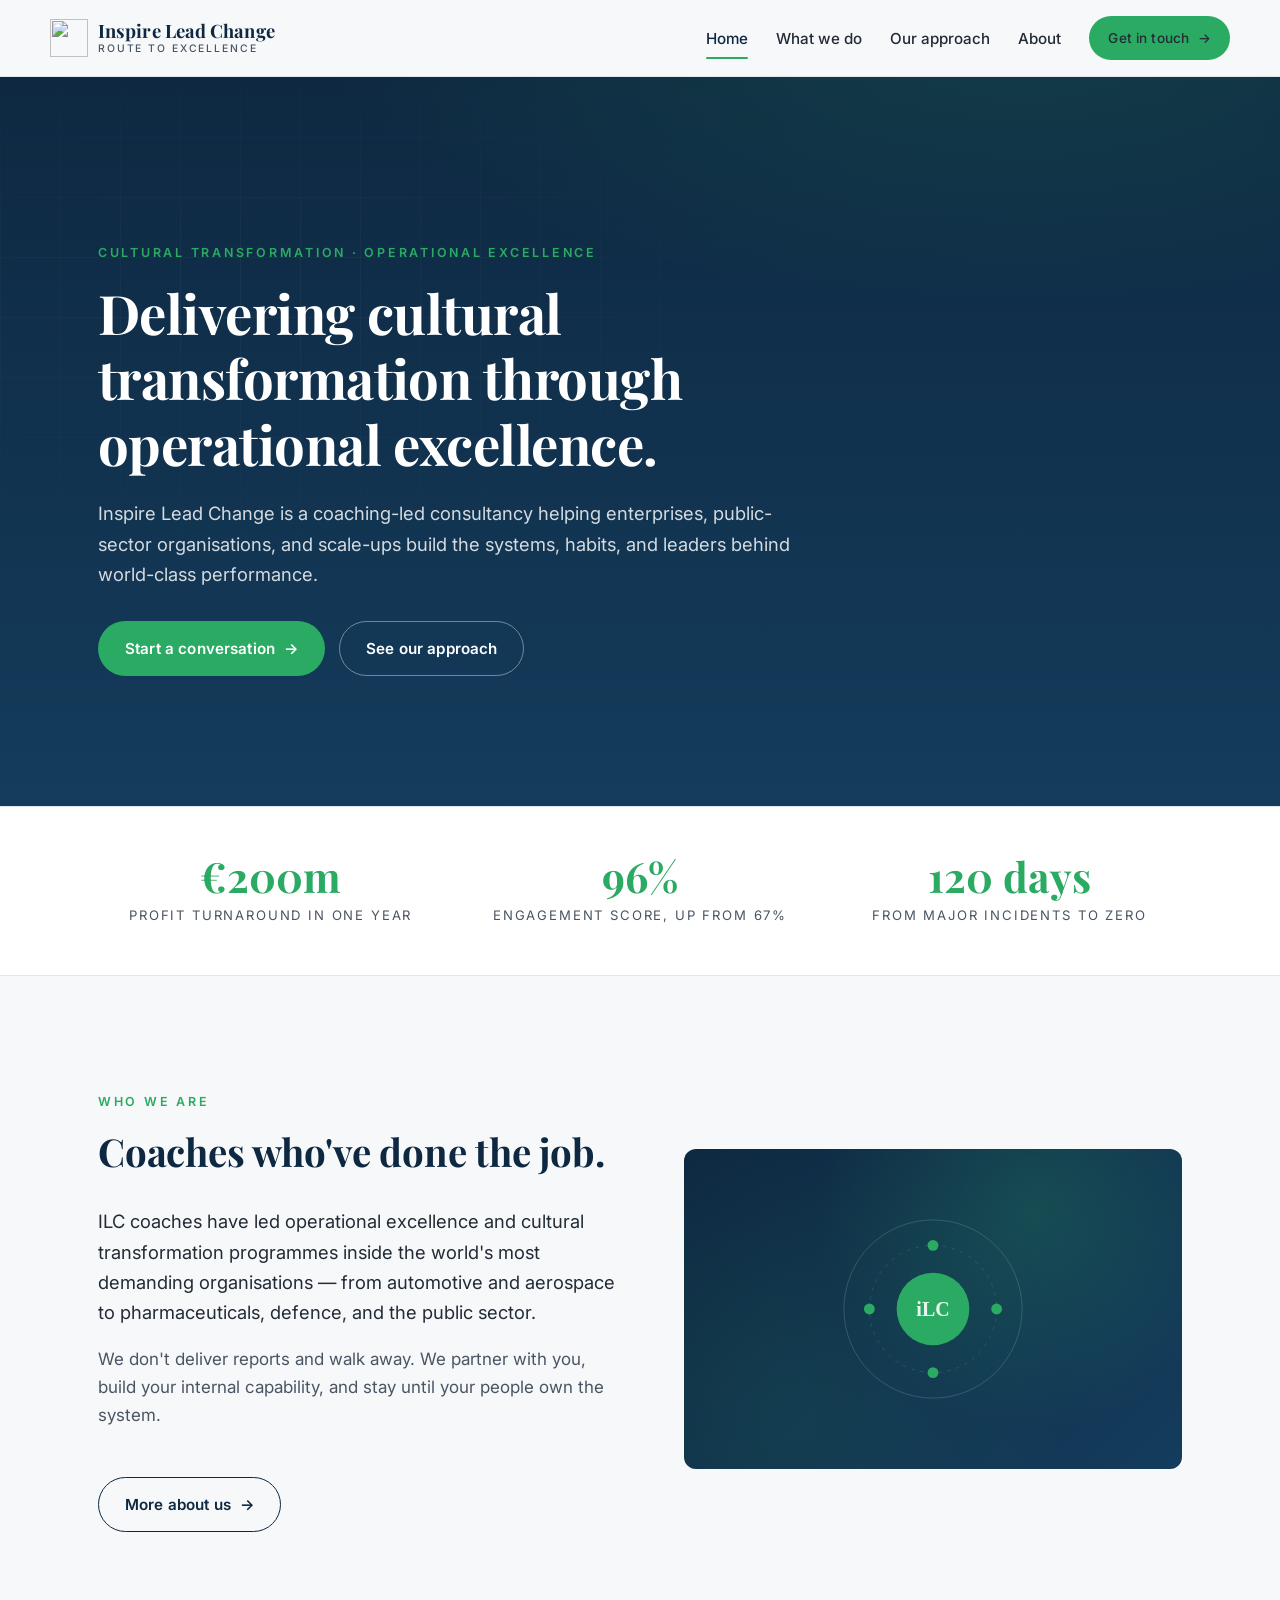
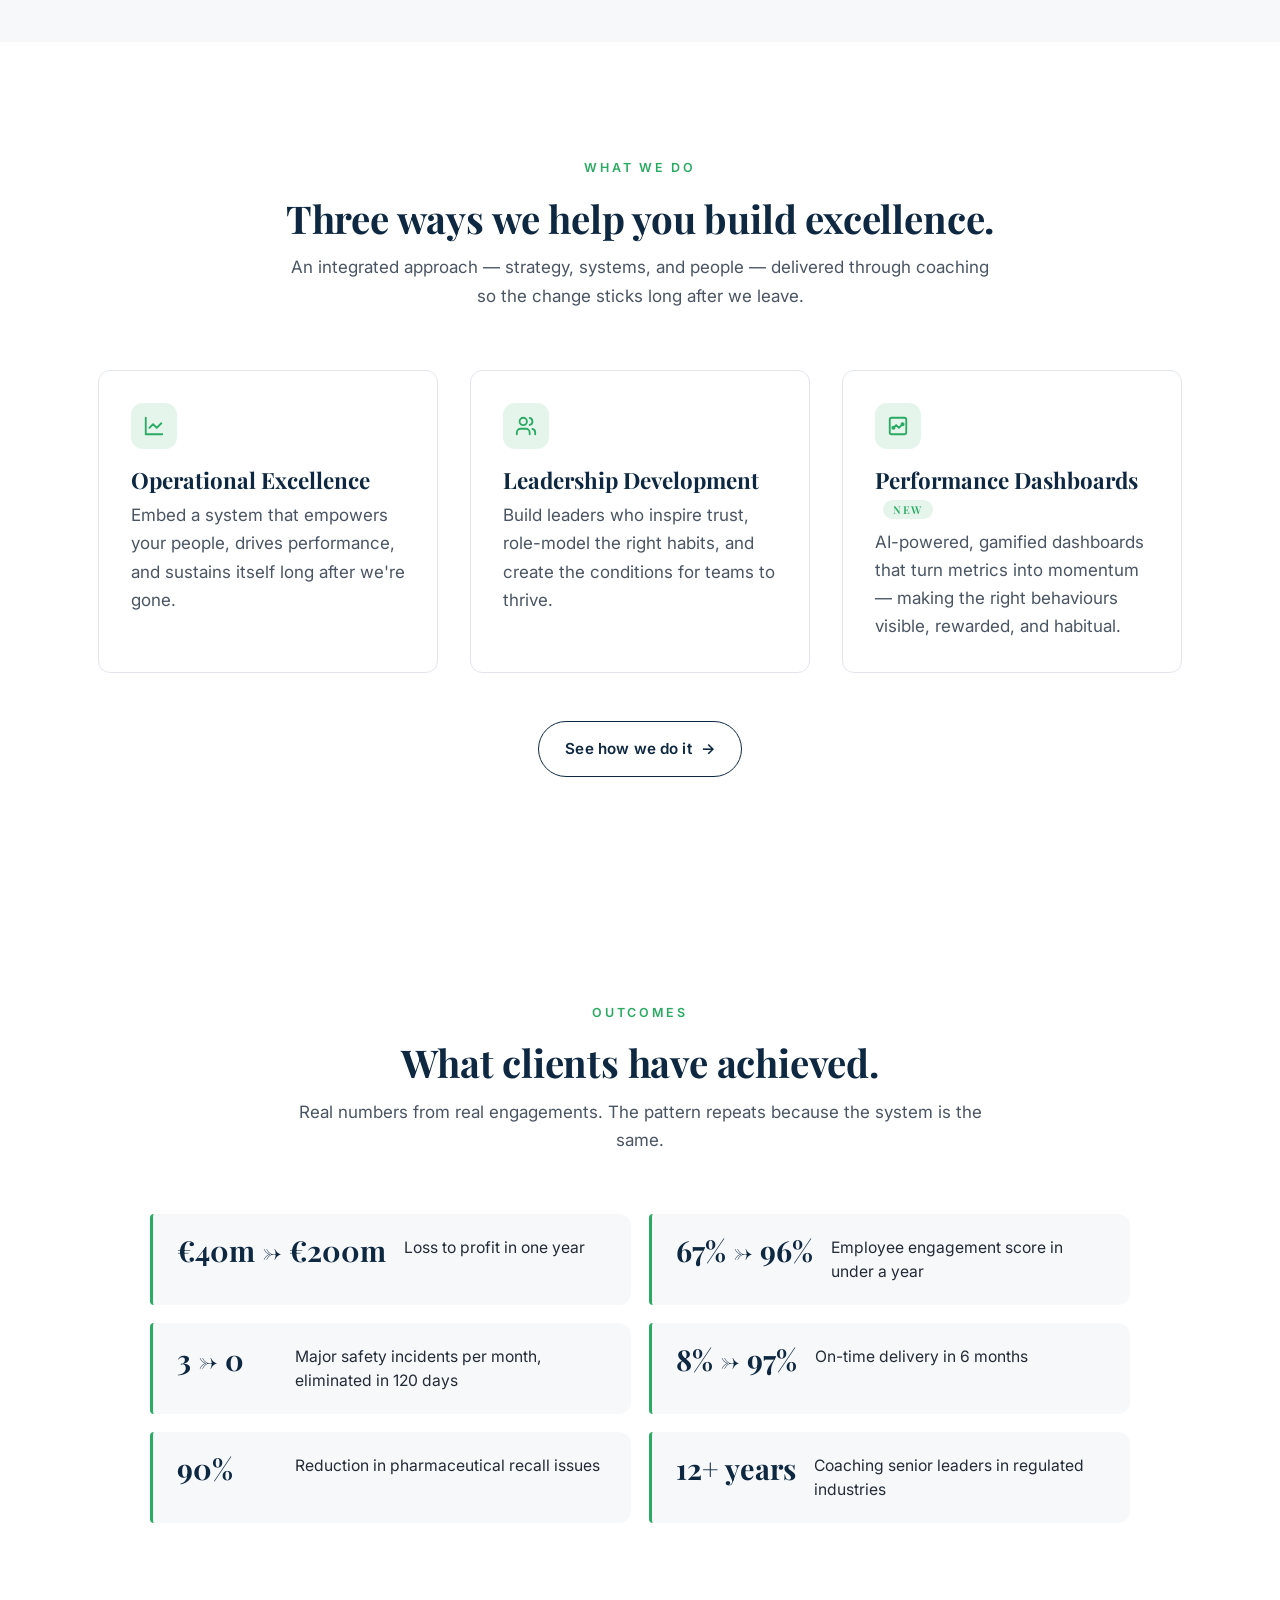
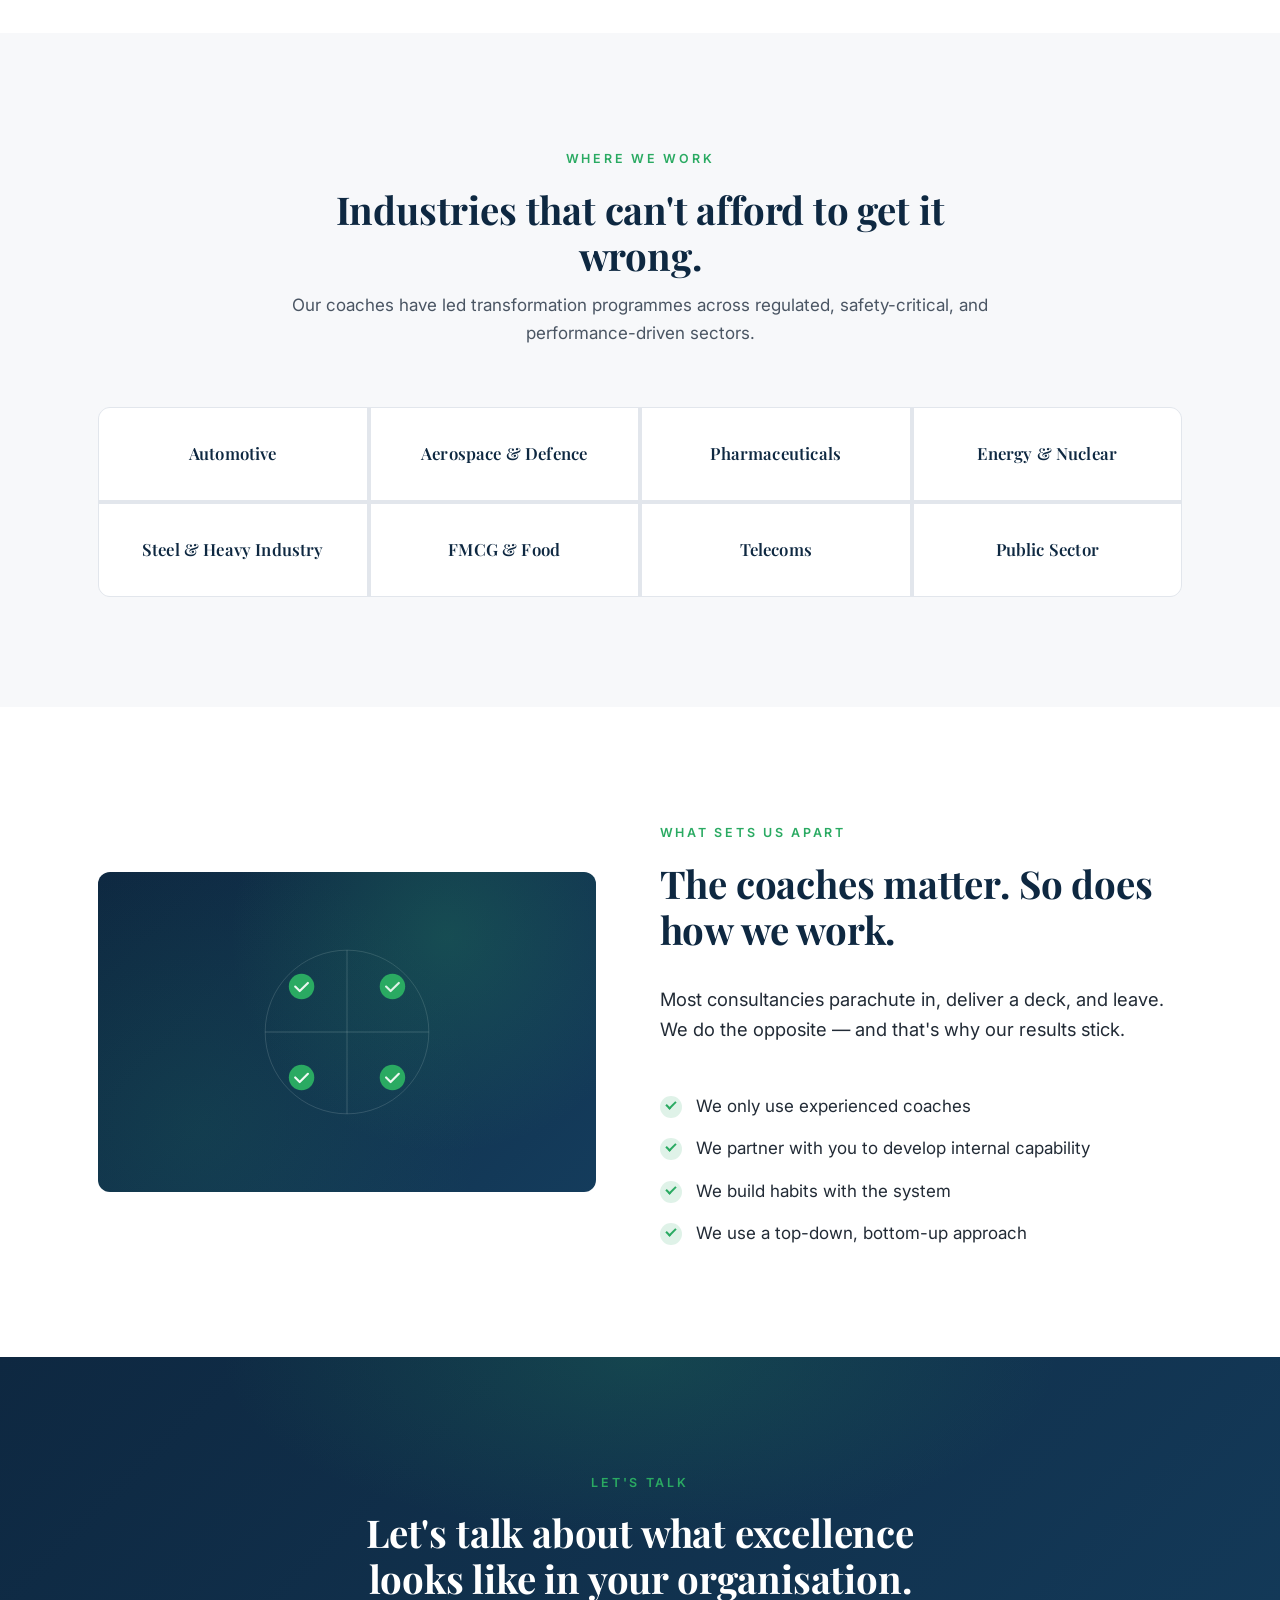
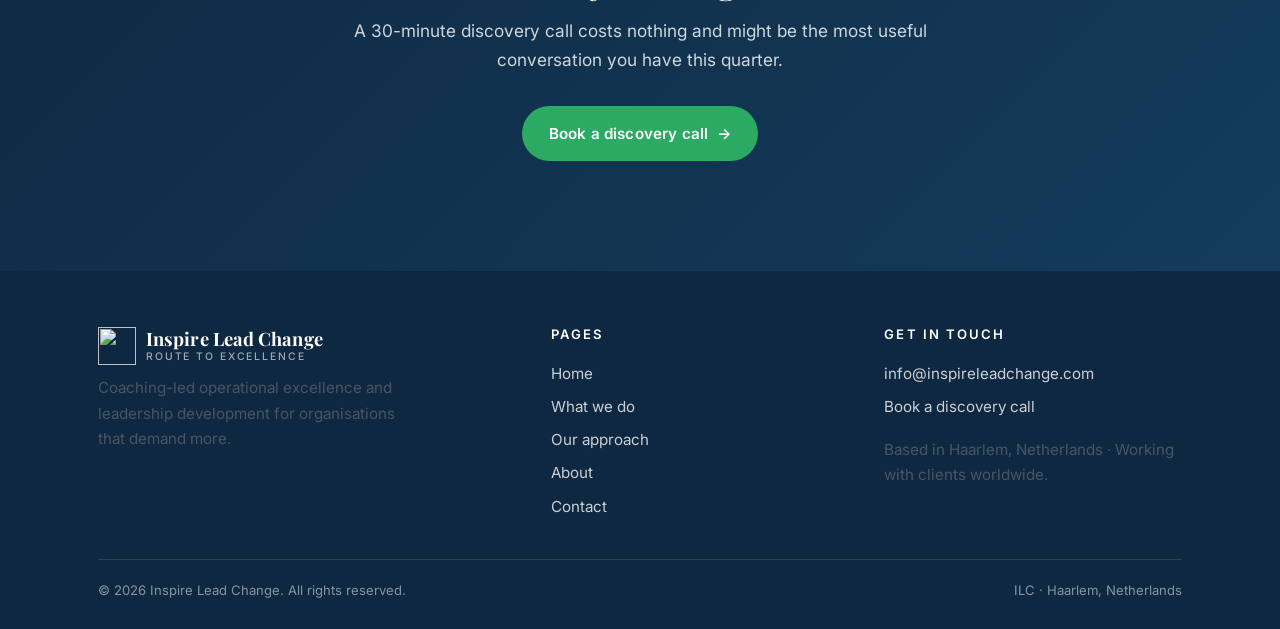
==== index.html @ d655a787 "initial site" ====
<!DOCTYPE html>
<html lang="en">
<head>
<meta charset="UTF-8">
<meta name="viewport" content="width=device-width, initial-scale=1.0">
<title>Inspire Lead Change — Cultural transformation through operational excellence</title>
<meta name="description" content="Inspire Lead Change (ILC) is a coaching-led consultancy helping enterprises, public-sector organisations, and scale-ups build the systems, habits, and leaders behind world-class operational performance.">
<meta name="theme-color" content="#0E2841">
<link rel="icon" type="image/svg+xml" href="assets/logo.svg">
<link rel="preconnect" href="https://fonts.googleapis.com">
<link rel="preconnect" href="https://fonts.gstatic.com" crossorigin>
<link href="https://fonts.googleapis.com/css2?family=Inter:wght@400;500;600;700&family=Playfair+Display:wght@600;700&display=swap" rel="stylesheet">
<link rel="stylesheet" href="styles.css">
</head>
<body>

<!-- ============ HEADER ============ -->
<header class="site-header">
  <div class="container nav">
    <a href="index.html" class="brand" aria-label="Inspire Lead Change home">
      <img class="brand-mark" src="assets/logo.svg" alt="">
      <span class="brand-text">Inspire Lead Change<small>Route to Excellence</small></span>
    </a>
    <button class="nav-toggle" aria-expanded="false" aria-controls="primary-nav" aria-label="Open menu">
      <span></span><span></span><span></span>
    </button>
    <nav class="nav-links" id="primary-nav">
      <a href="index.html" class="active">Home</a>
      <a href="what-we-do.html">What we do</a>
      <a href="our-approach.html">Our approach</a>
      <a href="about.html">About</a>
      <a href="contact.html" class="btn btn-primary">Get in touch <span class="arrow">→</span></a>
    </nav>
  </div>
</header>

<!-- ============ HERO ============ -->
<section class="hero">
  <div class="container">
    <span class="eyebrow">Cultural transformation · Operational excellence</span>
    <h1>Delivering cultural transformation through operational excellence.</h1>
    <p>Inspire Lead Change is a coaching-led consultancy helping enterprises, public-sector organisations, and scale-ups build the systems, habits, and leaders behind world-class performance.</p>
    <div class="cta-row">
      <a href="contact.html" class="btn btn-primary">Start a conversation <span class="arrow">→</span></a>
      <a href="our-approach.html" class="btn btn-ghost">See our approach</a>
    </div>
  </div>
</section>

<!-- ============ STAT BAR ============ -->
<section class="stat-bar" style="padding: 48px 0;">
  <div class="container">
    <div class="row">
      <div>
        <div class="num">€200m</div>
        <span class="lbl">Profit turnaround in one year</span>
      </div>
      <div>
        <div class="num">96%</div>
        <span class="lbl">Engagement score, up from 67%</span>
      </div>
      <div>
        <div class="num">120 days</div>
        <span class="lbl">From major incidents to zero</span>
      </div>
    </div>
  </div>
</section>

<!-- ============ WHO WE ARE ============ -->
<section>
  <div class="container split">
    <div>
      <span class="eyebrow">Who we are</span>
      <h2>Coaches who've done the job.</h2>
      <p class="lead mt-2">ILC coaches have led operational excellence and cultural transformation programmes inside the world's most demanding organisations — from automotive and aerospace to pharmaceuticals, defence, and the public sector.</p>
      <p>We don't deliver reports and walk away. We partner with you, build your internal capability, and stay until your people own the system.</p>
      <div class="mt-3">
        <a href="about.html" class="btn btn-outline">More about us <span class="arrow">→</span></a>
      </div>
    </div>
    <div class="illustration">
      <svg viewBox="0 0 220 220" width="200" height="200" aria-hidden="true">
        <circle cx="110" cy="110" r="98" fill="none" stroke="rgba(255,255,255,.18)" stroke-width="1"/>
        <circle cx="110" cy="110" r="70" fill="none" stroke="rgba(255,255,255,.12)" stroke-width="1" stroke-dasharray="4 6"/>
        <circle cx="110" cy="110" r="40" fill="#2AAA62"/>
        <text x="110" y="118" text-anchor="middle" fill="#fff" font-family="Georgia, serif" font-weight="700" font-size="22">iLC</text>
        <circle cx="40"  cy="110" r="6" fill="#2AAA62"/>
        <circle cx="180" cy="110" r="6" fill="#2AAA62"/>
        <circle cx="110" cy="40"  r="6" fill="#2AAA62"/>
        <circle cx="110" cy="180" r="6" fill="#2AAA62"/>
      </svg>
    </div>
  </div>
</section>

<!-- ============ WHAT WE DO ============ -->
<section class="bg-white">
  <div class="container">
    <div class="section-head">
      <span class="eyebrow">What we do</span>
      <h2>Three ways we help you build excellence.</h2>
      <p>An integrated approach — strategy, systems, and people — delivered through coaching so the change sticks long after we leave.</p>
    </div>
    <div class="grid grid-3">
      <article class="card">
        <div class="icon">
          <svg width="22" height="22" viewBox="0 0 24 24" fill="none" stroke="currentColor" stroke-width="2" stroke-linecap="round" stroke-linejoin="round" aria-hidden="true"><path d="M3 3v18h18"/><path d="M7 14l4-4 4 4 5-5"/></svg>
        </div>
        <h3>Operational Excellence</h3>
        <p>Embed a system that empowers your people, drives performance, and sustains itself long after we're gone.</p>
      </article>
      <article class="card">
        <div class="icon">
          <svg width="22" height="22" viewBox="0 0 24 24" fill="none" stroke="currentColor" stroke-width="2" stroke-linecap="round" stroke-linejoin="round" aria-hidden="true"><path d="M16 21v-2a4 4 0 0 0-4-4H6a4 4 0 0 0-4 4v2"/><circle cx="9" cy="7" r="4"/><path d="M22 21v-2a4 4 0 0 0-3-3.87"/><path d="M16 3.13a4 4 0 0 1 0 7.75"/></svg>
        </div>
        <h3>Leadership Development</h3>
        <p>Build leaders who inspire trust, role-model the right habits, and create the conditions for teams to thrive.</p>
      </article>
      <article class="card">
        <div class="icon">
          <svg width="22" height="22" viewBox="0 0 24 24" fill="none" stroke="currentColor" stroke-width="2" stroke-linecap="round" stroke-linejoin="round" aria-hidden="true"><rect x="3" y="3" width="18" height="18" rx="2"/><path d="M7 14l3-3 3 3 4-4"/><circle cx="7" cy="14" r="1.2" fill="currentColor"/><circle cx="17" cy="10" r="1.2" fill="currentColor"/></svg>
        </div>
        <h3>Performance Dashboards <span class="badge">New</span></h3>
        <p>AI-powered, gamified dashboards that turn metrics into momentum — making the right behaviours visible, rewarded, and habitual.</p>
      </article>
    </div>
    <div class="center mt-3">
      <a href="what-we-do.html" class="btn btn-outline">See how we do it <span class="arrow">→</span></a>
    </div>
  </div>
</section>

<!-- ============ OUTCOMES ============ -->
<section class="outcomes">
  <div class="container">
    <div class="section-head">
      <span class="eyebrow">Outcomes</span>
      <h2>What clients have achieved.</h2>
      <p>Real numbers from real engagements. The pattern repeats because the system is the same.</p>
    </div>
    <div class="outcome-grid">
      <div class="outcome">
        <div class="big">€40m → €200m</div>
        <div class="desc">Loss to profit in one year</div>
      </div>
      <div class="outcome">
        <div class="big">67% → 96%</div>
        <div class="desc">Employee engagement score in under a year</div>
      </div>
      <div class="outcome">
        <div class="big">3 → 0</div>
        <div class="desc">Major safety incidents per month, eliminated in 120 days</div>
      </div>
      <div class="outcome">
        <div class="big">8% → 97%</div>
        <div class="desc">On-time delivery in 6 months</div>
      </div>
      <div class="outcome">
        <div class="big">90%</div>
        <div class="desc">Reduction in pharmaceutical recall issues</div>
      </div>
      <div class="outcome">
        <div class="big">12+ years</div>
        <div class="desc">Coaching senior leaders in regulated industries</div>
      </div>
    </div>
  </div>
</section>

<!-- ============ INDUSTRIES ============ -->
<section class="logos">
  <div class="container">
    <div class="section-head">
      <span class="eyebrow">Where we work</span>
      <h2>Industries that can't afford to get it wrong.</h2>
      <p>Our coaches have led transformation programmes across regulated, safety-critical, and performance-driven sectors.</p>
    </div>
    <div class="logo-wall">
      <div class="lg">Automotive</div>
      <div class="lg">Aerospace &amp; Defence</div>
      <div class="lg">Pharmaceuticals</div>
      <div class="lg">Energy &amp; Nuclear</div>
      <div class="lg">Steel &amp; Heavy Industry</div>
      <div class="lg">FMCG &amp; Food</div>
      <div class="lg">Telecoms</div>
      <div class="lg">Public Sector</div>
    </div>
  </div>
</section>

<!-- ============ DIFFERENTIATORS ============ -->
<section class="bg-white">
  <div class="container split reverse">
    <div class="illustration">
      <svg viewBox="0 0 220 220" width="200" height="200" aria-hidden="true">
        <circle cx="110" cy="110" r="90" fill="none" stroke="rgba(255,255,255,.16)" stroke-width="1"/>
        <g stroke="rgba(255,255,255,.20)" stroke-width="1" fill="none">
          <line x1="110" y1="20" x2="110" y2="200"/>
          <line x1="20" y1="110" x2="200" y2="110"/>
        </g>
        <g fill="#2AAA62">
          <circle cx="60" cy="60" r="14"/>
          <circle cx="160" cy="60" r="14"/>
          <circle cx="60" cy="160" r="14"/>
          <circle cx="160" cy="160" r="14"/>
        </g>
        <g stroke="#fff" stroke-width="2.4" stroke-linecap="round" stroke-linejoin="round" fill="none">
          <path d="M53 60 L58 65 L67 56"/>
          <path d="M153 60 L158 65 L167 56"/>
          <path d="M53 160 L58 165 L67 156"/>
          <path d="M153 160 L158 165 L167 156"/>
        </g>
      </svg>
    </div>
    <div>
      <span class="eyebrow">What sets us apart</span>
      <h2>The coaches matter. So does how we work.</h2>
      <p class="lead mt-2">Most consultancies parachute in, deliver a deck, and leave. We do the opposite — and that's why our results stick.</p>
      <ul class="tick-list mt-3">
        <li>We only use experienced coaches</li>
        <li>We partner with you to develop internal capability</li>
        <li>We build habits with the system</li>
        <li>We use a top-down, bottom-up approach</li>
      </ul>
    </div>
  </div>
</section>

<!-- ============ CTA BAND ============ -->
<section class="cta-band">
  <div class="container">
    <span class="eyebrow">Let's talk</span>
    <h2>Let's talk about what excellence looks like in your organisation.</h2>
    <p>A 30-minute discovery call costs nothing and might be the most useful conversation you have this quarter.</p>
    <a href="contact.html" class="btn btn-primary">Book a discovery call <span class="arrow">→</span></a>
  </div>
</section>

<!-- ============ FOOTER ============ -->
<footer class="site-footer">
  <div class="container">
    <div class="row">
      <div>
        <div class="brand">
          <img class="brand-mark" src="assets/logo.svg" alt="">
          <span class="brand-text">Inspire Lead Change<small>Route to Excellence</small></span>
        </div>
        <p class="tag">Coaching-led operational excellence and leadership development for organisations that demand more.</p>
      </div>
      <div>
        <h4>Pages</h4>
        <a href="index.html">Home</a>
        <a href="what-we-do.html">What we do</a>
        <a href="our-approach.html">Our approach</a>
        <a href="about.html">About</a>
        <a href="contact.html">Contact</a>
      </div>
      <div>
        <h4>Get in touch</h4>
        <a href="mailto:info@inspireleadchange.com">info@inspireleadchange.com</a>
        <a href="contact.html">Book a discovery call</a>
        <p class="tag" style="margin-top: 14px;">Based in Haarlem, Netherlands · Working with clients worldwide.</p>
      </div>
    </div>
    <div class="legal">
      <span>© <span id="year"></span> Inspire Lead Change. All rights reserved.</span>
      <span>ILC · Haarlem, Netherlands</span>
    </div>
  </div>
</footer>

<script src="script.js"></script>
</body>
</html>
---- styles.css ----
/* ==========================================================================
   Inspire Lead Change — site styles
   Brand: deep navy + bright green, classic & polished
   ========================================================================== */

/* ----- 1. Reset & base ----- */
*, *::before, *::after { box-sizing: border-box; margin: 0; padding: 0; }
html { scroll-behavior: smooth; -webkit-text-size-adjust: 100%; }
img, svg { max-width: 100%; height: auto; display: block; }
button, input, textarea, select { font: inherit; color: inherit; }
a { color: inherit; text-decoration: none; }

/* ----- 2. Design tokens ----- */
:root {
  --navy:        #0E2841;
  --navy-mid:    #143C5C;
  --navy-soft:   #1B4D78;
  --green:       #2AAA62;
  --green-dark:  #1F8A4F;
  --bg:          #F7F8FA;
  --white:       #FFFFFF;
  --ink:         #222B36;
  --ink-soft:    #4A5563;
  --line:        #E2E6EC;

  --max:        1180px;
  --gutter:     clamp(20px, 4vw, 48px);
  --radius:     12px;

  --font-head:  'Playfair Display', Georgia, 'Times New Roman', serif;
  --font-body:  'Inter', -apple-system, BlinkMacSystemFont, 'Segoe UI', Roboto, sans-serif;

  --shadow-sm:  0 1px 2px rgba(14,40,65,.05), 0 2px 8px rgba(14,40,65,.06);
  --shadow-md:  0 4px 12px rgba(14,40,65,.08), 0 12px 32px rgba(14,40,65,.10);
}

body {
  font-family: var(--font-body);
  font-size: 17px;
  line-height: 1.65;
  color: var(--ink);
  background: var(--bg);
  -webkit-font-smoothing: antialiased;
  -moz-osx-font-smoothing: grayscale;
}

/* ----- 3. Typography ----- */
h1, h2, h3, h4 { font-family: var(--font-head); color: var(--navy); line-height: 1.2; font-weight: 700; }
h1 { font-size: clamp(2rem, 4.6vw, 3.4rem); letter-spacing: -.01em; }
h2 { font-size: clamp(1.6rem, 3.4vw, 2.4rem); letter-spacing: -.005em; }
h3 { font-size: clamp(1.2rem, 2vw, 1.4rem); }
h4 { font-size: 1.05rem; }

p { color: var(--ink-soft); }
p + p { margin-top: 1em; }

.eyebrow {
  display: inline-block;
  font-family: var(--font-body);
  font-size: .78rem;
  font-weight: 600;
  letter-spacing: .22em;
  text-transform: uppercase;
  color: var(--green);
  margin-bottom: 1rem;
}

.lead {
  font-size: 1.15rem;
  color: var(--ink);
  max-width: 62ch;
}

/* ----- 4. Layout helpers ----- */
.container { width: 100%; max-width: var(--max); margin: 0 auto; padding: 0 var(--gutter); }
section { padding: clamp(60px, 9vw, 110px) 0; }
.section-head { text-align: center; max-width: 720px; margin: 0 auto clamp(36px, 5vw, 60px); }
.section-head p { margin-top: .8rem; }

.grid { display: grid; gap: clamp(20px, 3vw, 32px); }
.grid-2 { grid-template-columns: repeat(2, 1fr); }
.grid-3 { grid-template-columns: repeat(3, 1fr); }
.grid-4 { grid-template-columns: repeat(4, 1fr); }

@media (max-width: 880px) {
  .grid-3, .grid-4 { grid-template-columns: repeat(2, 1fr); }
}
@media (max-width: 560px) {
  .grid-2, .grid-3, .grid-4 { grid-template-columns: 1fr; }
}

/* ----- 5. Buttons ----- */
.btn {
  display: inline-flex; align-items: center; gap: .55rem;
  padding: 14px 26px;
  border-radius: 999px;
  font-weight: 600;
  font-size: .95rem;
  letter-spacing: .01em;
  border: 1px solid transparent;
  cursor: pointer;
  transition: transform .15s ease, background-color .2s ease, border-color .2s ease, color .2s ease;
  white-space: nowrap;
}
.btn-primary { background: var(--green); color: var(--white); }
.btn-primary:hover { background: var(--green-dark); transform: translateY(-1px); }
.btn-ghost { background: transparent; color: var(--white); border-color: rgba(255,255,255,.4); }
.btn-ghost:hover { background: rgba(255,255,255,.08); border-color: rgba(255,255,255,.7); }
.btn-outline { background: transparent; color: var(--navy); border-color: var(--navy); }
.btn-outline:hover { background: var(--navy); color: var(--white); }
.btn .arrow { transition: transform .2s ease; }
.btn:hover .arrow { transform: translateX(3px); }

/* ----- 6. Header / nav ----- */
.site-header {
  position: sticky; top: 0; z-index: 50;
  background: rgba(247,248,250,.92);
  backdrop-filter: saturate(140%) blur(8px);
  border-bottom: 1px solid var(--line);
}
.site-header .nav {
  display: flex; align-items: center; justify-content: space-between;
  padding: 16px 0;
}
.brand { display: flex; align-items: center; gap: 10px; }
.brand-mark { width: 38px; height: 38px; }
.brand-text { font-family: var(--font-head); font-weight: 700; color: var(--navy); font-size: 1.15rem; line-height: 1; letter-spacing: .005em; }
.brand-text small { display:block; font-family: var(--font-body); font-weight: 500; color: var(--ink-soft); font-size: .65rem; letter-spacing: .18em; text-transform: uppercase; margin-top: 4px; }

.nav-links { display: flex; align-items: center; gap: 28px; }
.nav-links a { font-size: .95rem; font-weight: 500; color: var(--ink); padding: 6px 0; position: relative; }
.nav-links a:hover { color: var(--navy); }
.nav-links a.active { color: var(--navy); }
.nav-links a.active::after { content: ''; position: absolute; left: 0; right: 0; bottom: -2px; height: 2px; background: var(--green); border-radius: 2px; }
.nav-links .btn { padding: 10px 18px; font-size: .85rem; }

.nav-toggle {
  display: none;
  background: transparent; border: 0; padding: 6px;
  cursor: pointer;
}
.nav-toggle span { display: block; width: 24px; height: 2px; background: var(--navy); margin: 5px 0; transition: transform .25s, opacity .2s; border-radius: 2px; }
.nav-toggle[aria-expanded="true"] span:nth-child(1) { transform: translateY(7px) rotate(45deg); }
.nav-toggle[aria-expanded="true"] span:nth-child(2) { opacity: 0; }
.nav-toggle[aria-expanded="true"] span:nth-child(3) { transform: translateY(-7px) rotate(-45deg); }

@media (max-width: 880px) {
  .nav-toggle { display: block; }
  .nav-links {
    position: absolute; left: 0; right: 0; top: 100%;
    background: var(--white);
    flex-direction: column;
    gap: 0;
    padding: 12px 0;
    border-bottom: 1px solid var(--line);
    box-shadow: var(--shadow-sm);
    transform: translateY(-12px);
    opacity: 0; visibility: hidden;
    transition: opacity .2s ease, transform .2s ease, visibility 0s linear .2s;
  }
  .nav-links[data-open="true"] { transform: none; opacity: 1; visibility: visible; transition-delay: 0s; }
  .nav-links a { display: block; width: 100%; padding: 14px var(--gutter); border-top: 1px solid var(--line); }
  .nav-links a:first-child { border-top: 0; }
  .nav-links a.active::after { display: none; }
  .nav-links .btn { margin: 12px var(--gutter); }
}

/* ----- 7. Hero ----- */
.hero {
  background:
    radial-gradient(1200px 500px at 80% -10%, rgba(42,170,98,.18), transparent 60%),
    linear-gradient(180deg, var(--navy) 0%, var(--navy-mid) 100%);
  color: var(--white);
  padding: clamp(80px, 14vw, 160px) 0 clamp(72px, 12vw, 130px);
  position: relative;
  overflow: hidden;
}
.hero::before {
  content: '';
  position: absolute; inset: 0;
  background-image:
    linear-gradient(rgba(255,255,255,.04) 1px, transparent 1px),
    linear-gradient(90deg, rgba(255,255,255,.04) 1px, transparent 1px);
  background-size: 60px 60px;
  mask-image: radial-gradient(800px 400px at 20% 30%, black, transparent 70%);
  pointer-events: none;
}
.hero .container { position: relative; }
.hero .eyebrow { color: var(--green); }
.hero h1 { color: var(--white); max-width: 17ch; margin-bottom: 1.4rem; }
.hero p { color: rgba(255,255,255,.82); font-size: 1.15rem; max-width: 58ch; margin-bottom: 2rem; }
.hero .cta-row { display: flex; flex-wrap: wrap; gap: 14px; }

/* ----- 8. Stat bar ----- */
.stat-bar {
  background: var(--white);
  border-top: 1px solid var(--line);
  border-bottom: 1px solid var(--line);
  padding: 36px 0;
}
.stat-bar .row { display: grid; grid-template-columns: repeat(3, 1fr); gap: 24px; text-align: center; }
.stat-bar .num { font-family: var(--font-head); font-size: clamp(1.8rem, 3.5vw, 2.6rem); color: var(--green); font-weight: 700; line-height: 1; }
.stat-bar .lbl { display: block; font-size: .82rem; letter-spacing: .14em; text-transform: uppercase; color: var(--ink-soft); margin-top: 8px; }
@media (max-width: 640px) { .stat-bar .row { grid-template-columns: 1fr; gap: 28px; } }

/* ----- 9. Cards / pillars ----- */
.card {
  background: var(--white);
  border: 1px solid var(--line);
  border-radius: var(--radius);
  padding: 32px;
  transition: transform .2s ease, box-shadow .2s ease, border-color .2s ease;
  position: relative;
}
.card:hover { transform: translateY(-3px); box-shadow: var(--shadow-md); border-color: rgba(42,170,98,.4); }
.card .icon {
  width: 46px; height: 46px;
  display: inline-flex; align-items: center; justify-content: center;
  background: rgba(42,170,98,.12);
  color: var(--green);
  border-radius: 12px;
  margin-bottom: 18px;
}
.card h3 { margin-bottom: 8px; }
.card .badge {
  display: inline-block;
  font-size: .68rem; font-weight: 600;
  letter-spacing: .14em; text-transform: uppercase;
  color: var(--green);
  background: rgba(42,170,98,.12);
  padding: 3px 10px;
  border-radius: 999px;
  margin-left: 8px;
  vertical-align: middle;
}

/* ----- 10. Tick list ----- */
.tick-list { list-style: none; padding: 0; display: grid; gap: 14px; }
.tick-list li { position: relative; padding-left: 36px; color: var(--ink); }
.tick-list li::before {
  content: ''; position: absolute; left: 0; top: 4px;
  width: 22px; height: 22px;
  background: rgba(42,170,98,.15);
  border-radius: 50%;
}
.tick-list li::after {
  content: ''; position: absolute; left: 6px; top: 9px;
  width: 10px; height: 6px;
  border-left: 2px solid var(--green);
  border-bottom: 2px solid var(--green);
  transform: rotate(-45deg);
}
.tick-list.two-col { grid-template-columns: 1fr 1fr; }
@media (max-width: 640px) { .tick-list.two-col { grid-template-columns: 1fr; } }

/* ----- 11. Outcomes ----- */
.outcomes { background: var(--white); }
.outcome-grid { display: grid; grid-template-columns: repeat(2, 1fr); gap: 18px; max-width: 980px; margin: 0 auto; }
.outcome {
  display: flex; align-items: flex-start; gap: 18px;
  padding: 22px 24px;
  background: var(--bg);
  border-left: 3px solid var(--green);
  border-radius: 4px 12px 12px 4px;
}
.outcome .big { font-family: var(--font-head); font-size: 1.8rem; font-weight: 700; color: var(--navy); line-height: 1; flex-shrink: 0; min-width: 100px; }
.outcome .desc { font-size: .98rem; color: var(--ink); line-height: 1.5; }
@media (max-width: 720px) {
  .outcome-grid { grid-template-columns: 1fr; }
  .outcome { flex-direction: column; gap: 4px; }
  .outcome .big { font-size: 1.6rem; }
}

/* ----- 12. Logo wall ----- */
.logos { background: var(--bg); }
.logo-wall {
  display: grid;
  grid-template-columns: repeat(4, 1fr);
  gap: 4px;
  background: var(--line);
  border-radius: var(--radius);
  overflow: hidden;
  border: 1px solid var(--line);
}
.logo-wall .lg {
  background: var(--white);
  padding: 28px 18px;
  text-align: center;
  font-family: var(--font-head);
  font-weight: 600;
  font-size: 1.05rem;
  color: var(--navy);
  letter-spacing: .01em;
  display: flex; align-items: center; justify-content: center;
  min-height: 92px;
  transition: background-color .2s ease, color .2s ease;
}
.logo-wall .lg:hover { background: var(--navy); color: var(--white); }
@media (max-width: 880px) { .logo-wall { grid-template-columns: repeat(3, 1fr); } }
@media (max-width: 560px) { .logo-wall { grid-template-columns: repeat(2, 1fr); } }

/* ----- 13. Two-column section ----- */
.split { display: grid; grid-template-columns: 1.05fr 1fr; gap: clamp(28px, 5vw, 80px); align-items: center; }
.split.reverse { grid-template-columns: 1fr 1.05fr; }
@media (max-width: 880px) { .split, .split.reverse { grid-template-columns: 1fr; } .split.reverse > :first-child { order: 2; } }

.illustration {
  background: linear-gradient(135deg, var(--navy) 0%, var(--navy-mid) 100%);
  border-radius: var(--radius);
  padding: 44px;
  color: var(--white);
  position: relative;
  overflow: hidden;
  min-height: 320px;
  display: flex; align-items: center; justify-content: center;
}
.illustration::before {
  content: '';
  position: absolute; inset: 0;
  background-image:
    radial-gradient(circle at 70% 20%, rgba(42,170,98,.22), transparent 50%),
    radial-gradient(circle at 20% 80%, rgba(42,170,98,.10), transparent 60%);
}

/* ----- 14. Numbered steps ----- */
.steps { display: grid; gap: 28px; counter-reset: step; }
.step {
  background: var(--white);
  border: 1px solid var(--line);
  border-radius: var(--radius);
  padding: 32px;
  position: relative;
  display: grid;
  grid-template-columns: auto 1fr;
  gap: 28px;
  align-items: start;
}
.step .num {
  font-family: var(--font-head);
  font-size: 2.6rem;
  line-height: 1;
  font-weight: 700;
  color: var(--green);
  min-width: 70px;
}
.step h3 { margin-bottom: 8px; }
@media (max-width: 640px) {
  .step { grid-template-columns: 1fr; gap: 8px; padding: 24px; }
  .step .num { font-size: 2rem; }
}

/* ----- 15. CTA band ----- */
.cta-band {
  background: linear-gradient(135deg, var(--navy) 0%, var(--navy-mid) 100%);
  color: var(--white);
  text-align: center;
  position: relative;
  overflow: hidden;
}
.cta-band::before {
  content: '';
  position: absolute; inset: 0;
  background: radial-gradient(700px 300px at 50% 0%, rgba(42,170,98,.18), transparent 60%);
  pointer-events: none;
}
.cta-band .container { position: relative; }
.cta-band h2 { color: var(--white); max-width: 22ch; margin: 0 auto 1rem; }
.cta-band p { color: rgba(255,255,255,.8); max-width: 56ch; margin: 0 auto 2rem; font-size: 1.08rem; }

/* ----- 16. Footer ----- */
.site-footer {
  background: var(--navy);
  color: rgba(255,255,255,.78);
  padding: 56px 0 28px;
}
.site-footer .row {
  display: grid;
  grid-template-columns: 1.4fr 1fr 1fr;
  gap: 36px;
  margin-bottom: 36px;
}
.site-footer h4 { color: var(--white); font-family: var(--font-body); font-size: .82rem; letter-spacing: .16em; text-transform: uppercase; margin-bottom: 14px; font-weight: 600; }
.site-footer a { color: rgba(255,255,255,.78); display: block; padding: 4px 0; font-size: .95rem; }
.site-footer a:hover { color: var(--green); }
.site-footer .brand-text, .site-footer .brand-text small { color: var(--white); }
.site-footer .brand-text small { color: rgba(255,255,255,.6); }
.site-footer .tag { margin-top: 10px; font-size: .95rem; max-width: 32ch; }
.site-footer .legal {
  border-top: 1px solid rgba(255,255,255,.12);
  padding-top: 20px;
  display: flex; justify-content: space-between; flex-wrap: wrap; gap: 12px;
  font-size: .82rem;
  color: rgba(255,255,255,.5);
}
@media (max-width: 720px) {
  .site-footer .row { grid-template-columns: 1fr; gap: 28px; }
}

/* ----- 17. Page header (interior pages) ----- */
.page-head {
  background: linear-gradient(135deg, var(--navy) 0%, var(--navy-mid) 100%);
  color: var(--white);
  padding: clamp(64px, 10vw, 120px) 0 clamp(56px, 8vw, 90px);
  text-align: center;
  position: relative;
  overflow: hidden;
}
.page-head::before {
  content: '';
  position: absolute; inset: 0;
  background-image:
    linear-gradient(rgba(255,255,255,.04) 1px, transparent 1px),
    linear-gradient(90deg, rgba(255,255,255,.04) 1px, transparent 1px);
  background-size: 60px 60px;
  mask-image: radial-gradient(700px 350px at 50% 50%, black, transparent 80%);
}
.page-head .container { position: relative; }
.page-head .eyebrow { color: var(--green); }
.page-head h1 { color: var(--white); margin: 0 auto 1rem; max-width: 18ch; }
.page-head p { color: rgba(255,255,255,.82); max-width: 52ch; margin: 0 auto; font-size: 1.1rem; }

/* ----- 18. Bio block (about) ----- */
.bio { display: grid; grid-template-columns: 220px 1fr; gap: 36px; align-items: start; max-width: 880px; margin: 0 auto; }
.bio .photo {
  width: 220px; height: 220px;
  border-radius: 50%;
  background: linear-gradient(135deg, var(--navy) 0%, var(--navy-mid) 100%);
  display: flex; align-items: center; justify-content: center;
  color: var(--white);
  font-family: var(--font-head);
  font-size: 4rem;
  font-weight: 700;
  border: 4px solid var(--white);
  box-shadow: var(--shadow-md);
  flex-shrink: 0;
}
.bio h3 { font-size: 1.5rem; margin-bottom: .15rem; }
.bio .role { color: var(--green); font-size: .85rem; letter-spacing: .14em; text-transform: uppercase; font-weight: 600; margin-bottom: 1rem; display: block; }
@media (max-width: 720px) {
  .bio { grid-template-columns: 1fr; text-align: center; }
  .bio .photo { margin: 0 auto; width: 160px; height: 160px; font-size: 3rem; }
}

/* ----- 19. Forms ----- */
.form-card {
  background: var(--white);
  border: 1px solid var(--line);
  border-radius: var(--radius);
  padding: clamp(28px, 4vw, 44px);
  box-shadow: var(--shadow-sm);
  max-width: 640px;
  margin: 0 auto;
}
.field { margin-bottom: 18px; }
.field label { display: block; font-size: .82rem; font-weight: 600; letter-spacing: .08em; text-transform: uppercase; color: var(--navy); margin-bottom: 8px; }
.field input, .field textarea, .field select {
  width: 100%;
  padding: 13px 16px;
  border: 1px solid var(--line);
  border-radius: 8px;
  background: var(--bg);
  color: var(--ink);
  font-size: 1rem;
  transition: border-color .15s, background-color .15s, box-shadow .15s;
}
.field input:focus, .field textarea:focus, .field select:focus {
  outline: 0;
  border-color: var(--green);
  background: var(--white);
  box-shadow: 0 0 0 3px rgba(42,170,98,.18);
}
.field textarea { min-height: 140px; resize: vertical; }
.form-card .btn { width: 100%; justify-content: center; margin-top: 8px; }
.form-success {
  display: none;
  padding: 16px 18px;
  border-radius: 8px;
  background: rgba(42,170,98,.12);
  color: var(--green-dark);
  font-weight: 500;
  margin-bottom: 18px;
}
.form-success[data-show="true"] { display: block; }

/* ----- 20. Contact info row ----- */
.contact-row {
  display: grid; grid-template-columns: repeat(3, 1fr); gap: 24px;
  margin-bottom: 56px;
}
.contact-row .card { text-align: center; padding: 32px 24px; }
.contact-row .card a { color: var(--navy); font-weight: 500; }
.contact-row .card a:hover { color: var(--green); }
@media (max-width: 720px) { .contact-row { grid-template-columns: 1fr; } }

/* ----- 21. Misc utilities ----- */
.center { text-align: center; }
.mt-2 { margin-top: 2rem; }
.mt-3 { margin-top: 3rem; }
.bg-white { background: var(--white); }
.bg-bg { background: var(--bg); }
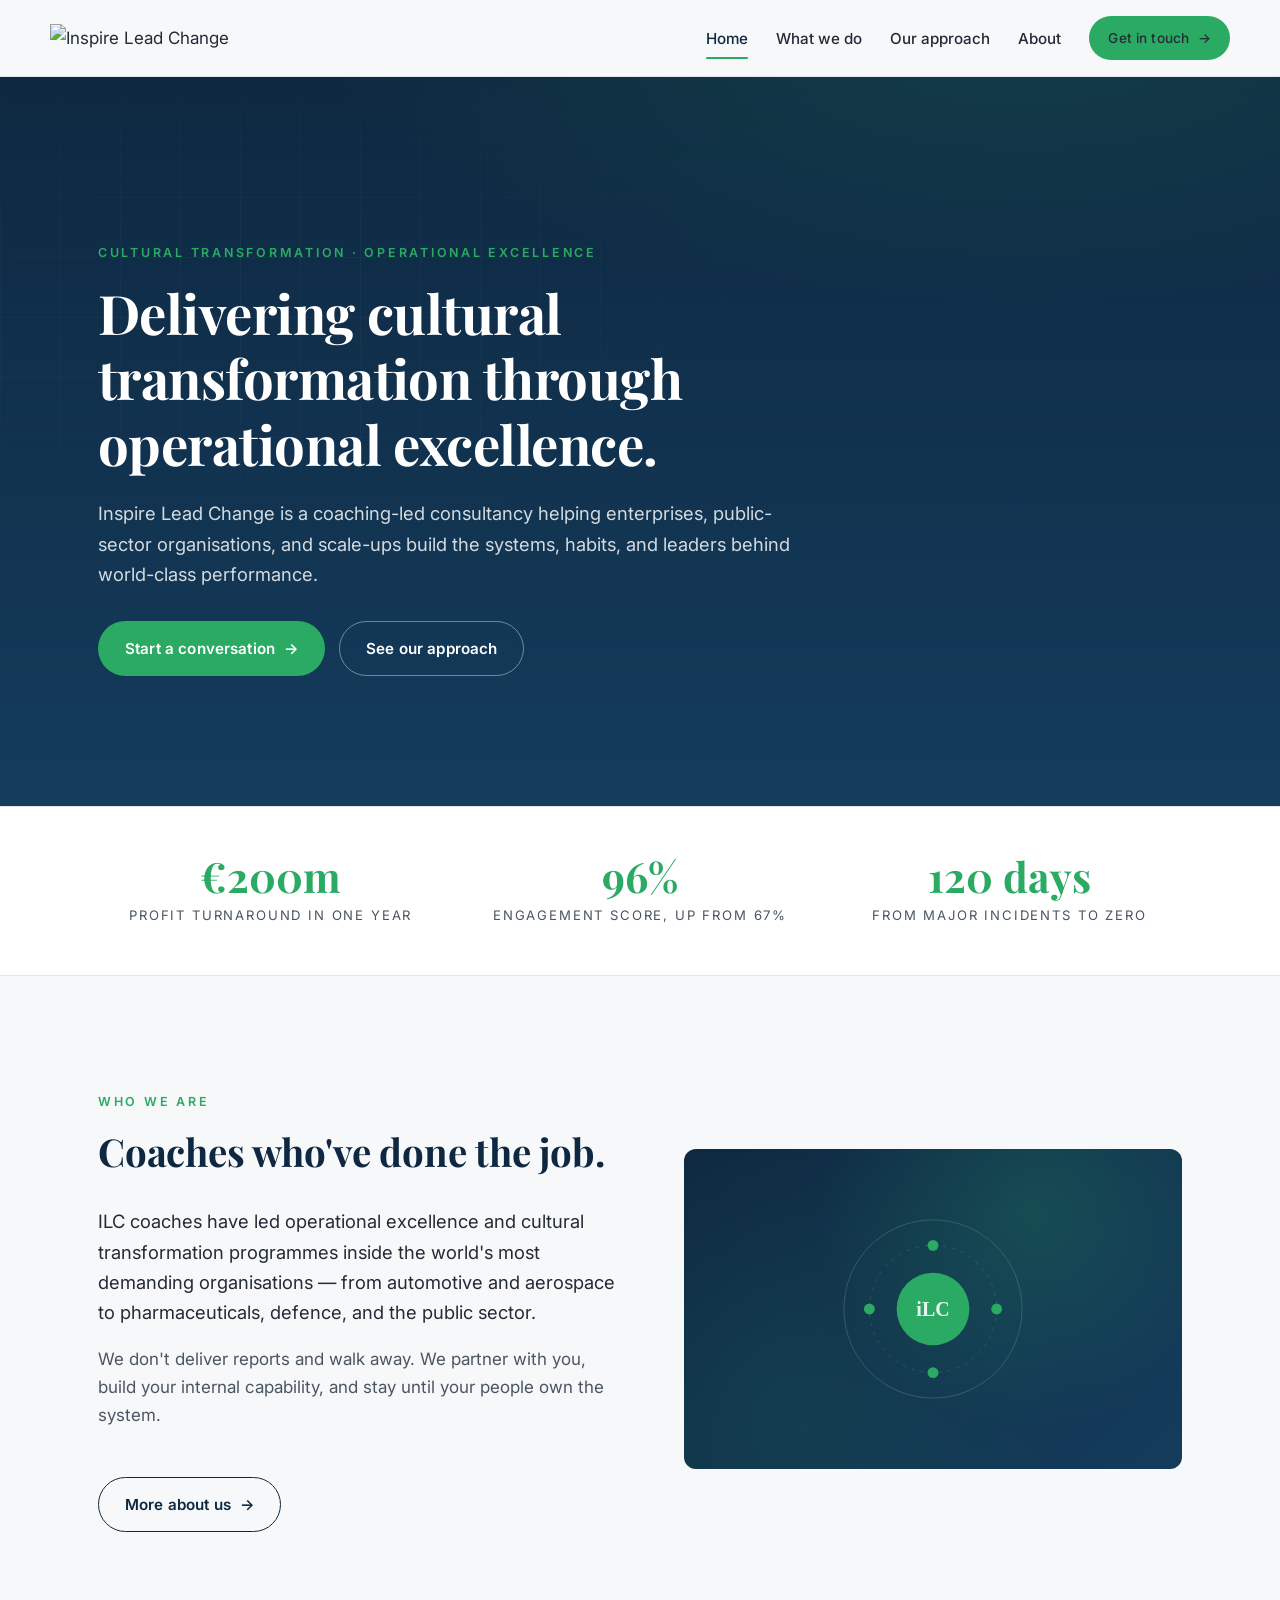
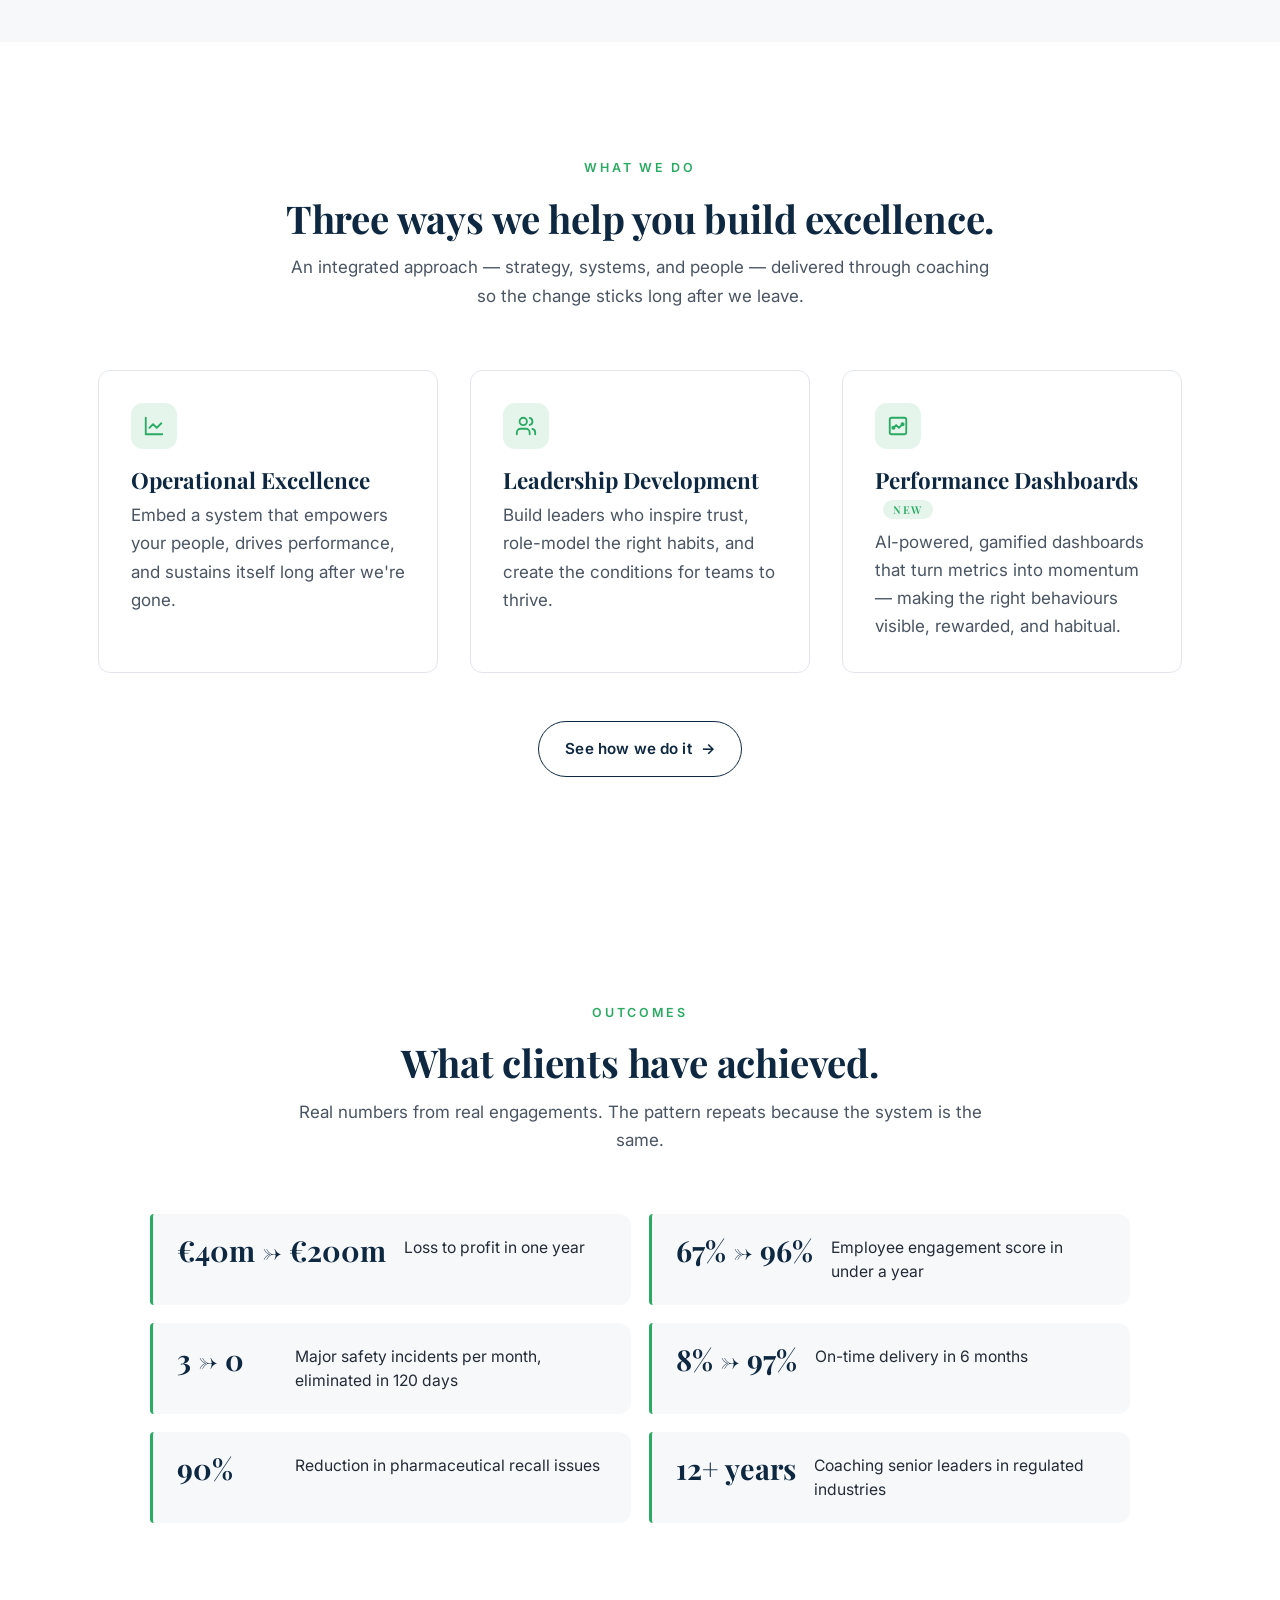
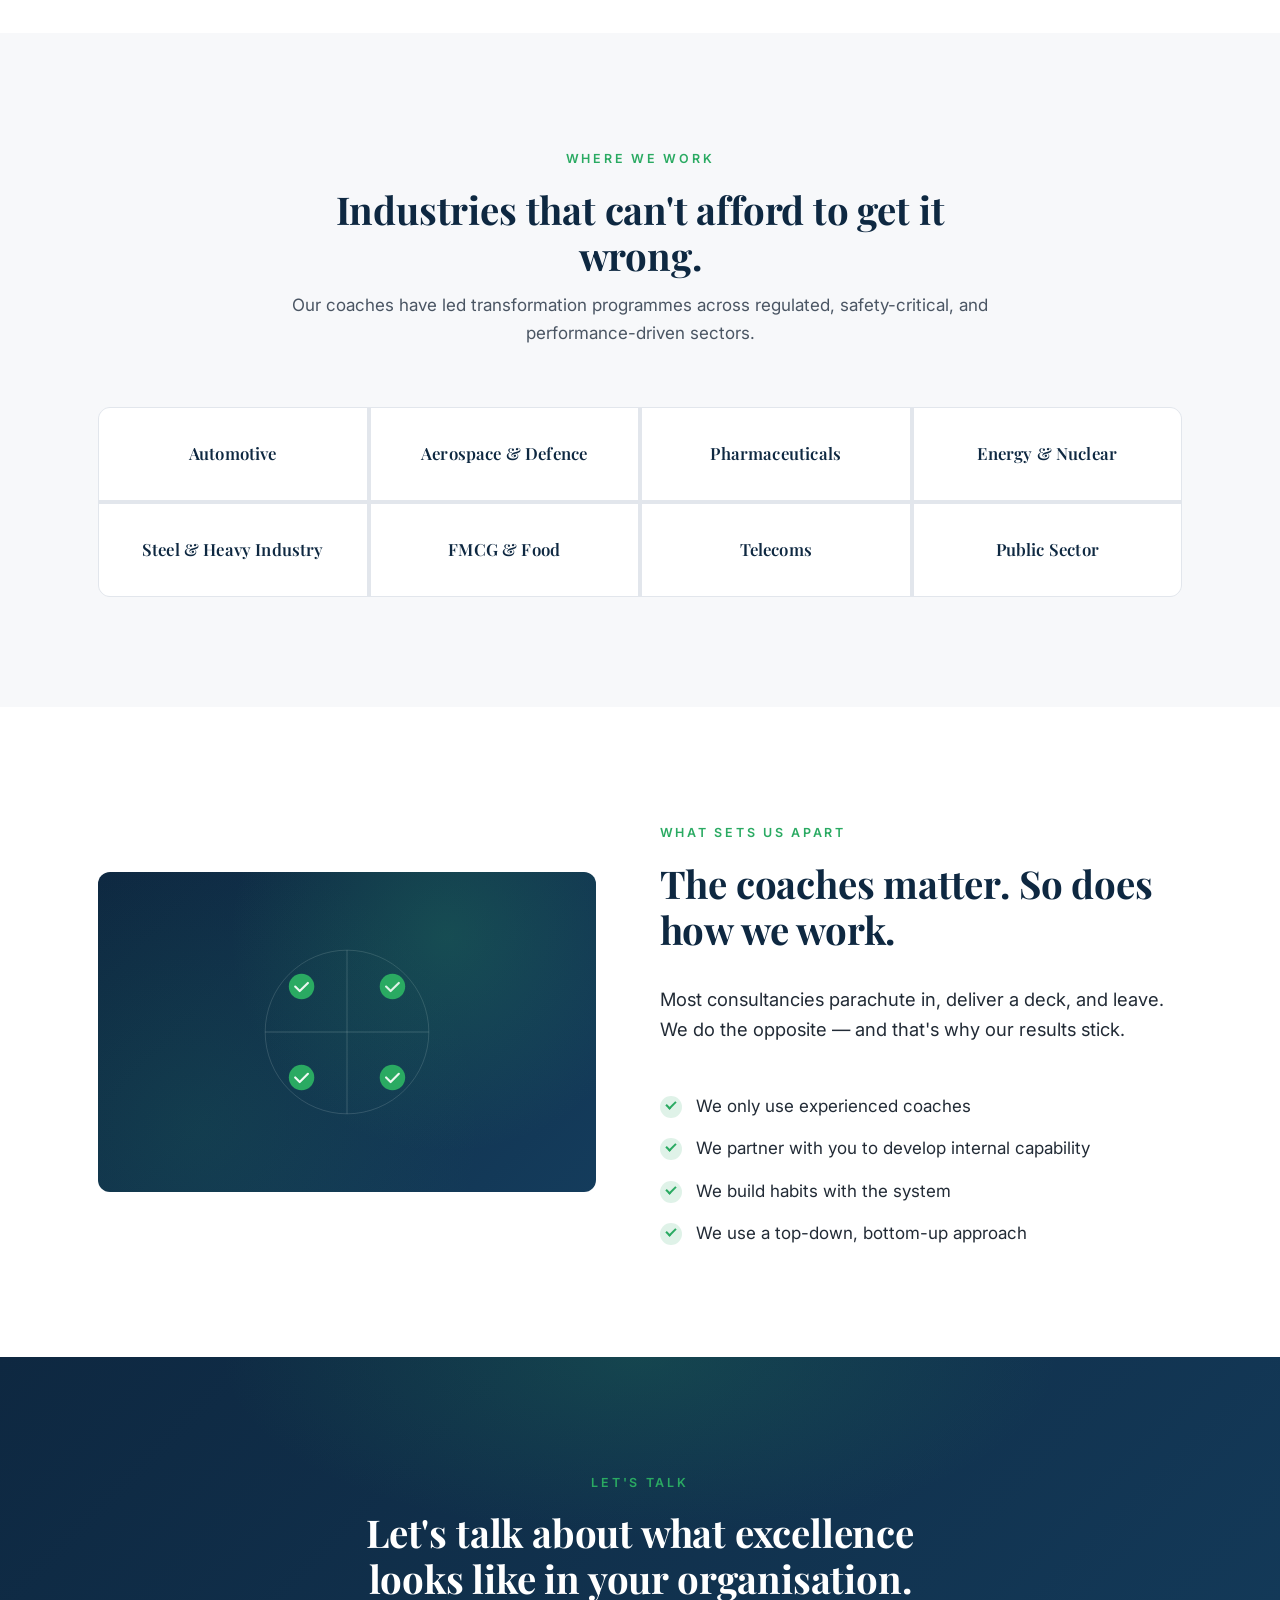
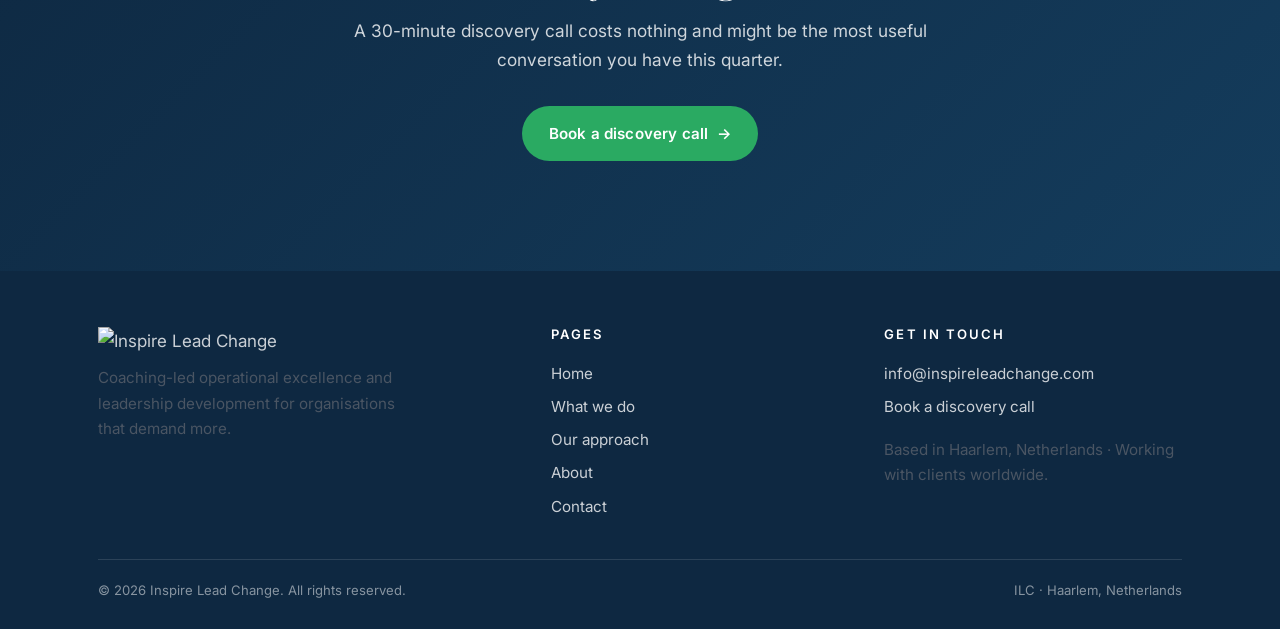
==== commit b8a7b8ef: "Add files via upload" ====
--- a/index.html
+++ b/index.html
@@ -6,7 +6,7 @@
 <title>Inspire Lead Change — Cultural transformation through operational excellence</title>
 <meta name="description" content="Inspire Lead Change (ILC) is a coaching-led consultancy helping enterprises, public-sector organisations, and scale-ups build the systems, habits, and leaders behind world-class operational performance.">
 <meta name="theme-color" content="#0E2841">
-<link rel="icon" type="image/svg+xml" href="assets/logo.svg">
+<link rel="icon" type="image/svg+xml" href="assets/icon.svg">
 <link rel="preconnect" href="https://fonts.googleapis.com">
 <link rel="preconnect" href="https://fonts.gstatic.com" crossorigin>
 <link href="https://fonts.googleapis.com/css2?family=Inter:wght@400;500;600;700&family=Playfair+Display:wght@600;700&display=swap" rel="stylesheet">
@@ -17,9 +17,8 @@
 <!-- ============ HEADER ============ -->
 <header class="site-header">
   <div class="container nav">
-    <a href="index.html" class="brand" aria-label="Inspire Lead Change home">
-      <img class="brand-mark" src="assets/logo.svg" alt="">
-      <span class="brand-text">Inspire Lead Change<small>Route to Excellence</small></span>
+    <a href="index.html" class="brand" aria-label="Inspire Lead Change — Route to Excellence">
+      <img class="brand-logo" src="assets/logo.svg" alt="Inspire Lead Change">
     </a>
     <button class="nav-toggle" aria-expanded="false" aria-controls="primary-nav" aria-label="Open menu">
       <span></span><span></span><span></span>
@@ -243,8 +242,7 @@
     <div class="row">
       <div>
         <div class="brand">
-          <img class="brand-mark" src="assets/logo.svg" alt="">
-          <span class="brand-text">Inspire Lead Change<small>Route to Excellence</small></span>
+          <img class="brand-logo" src="assets/logo-light.svg" alt="Inspire Lead Change">
         </div>
         <p class="tag">Coaching-led operational excellence and leadership development for organisations that demand more.</p>
       </div>
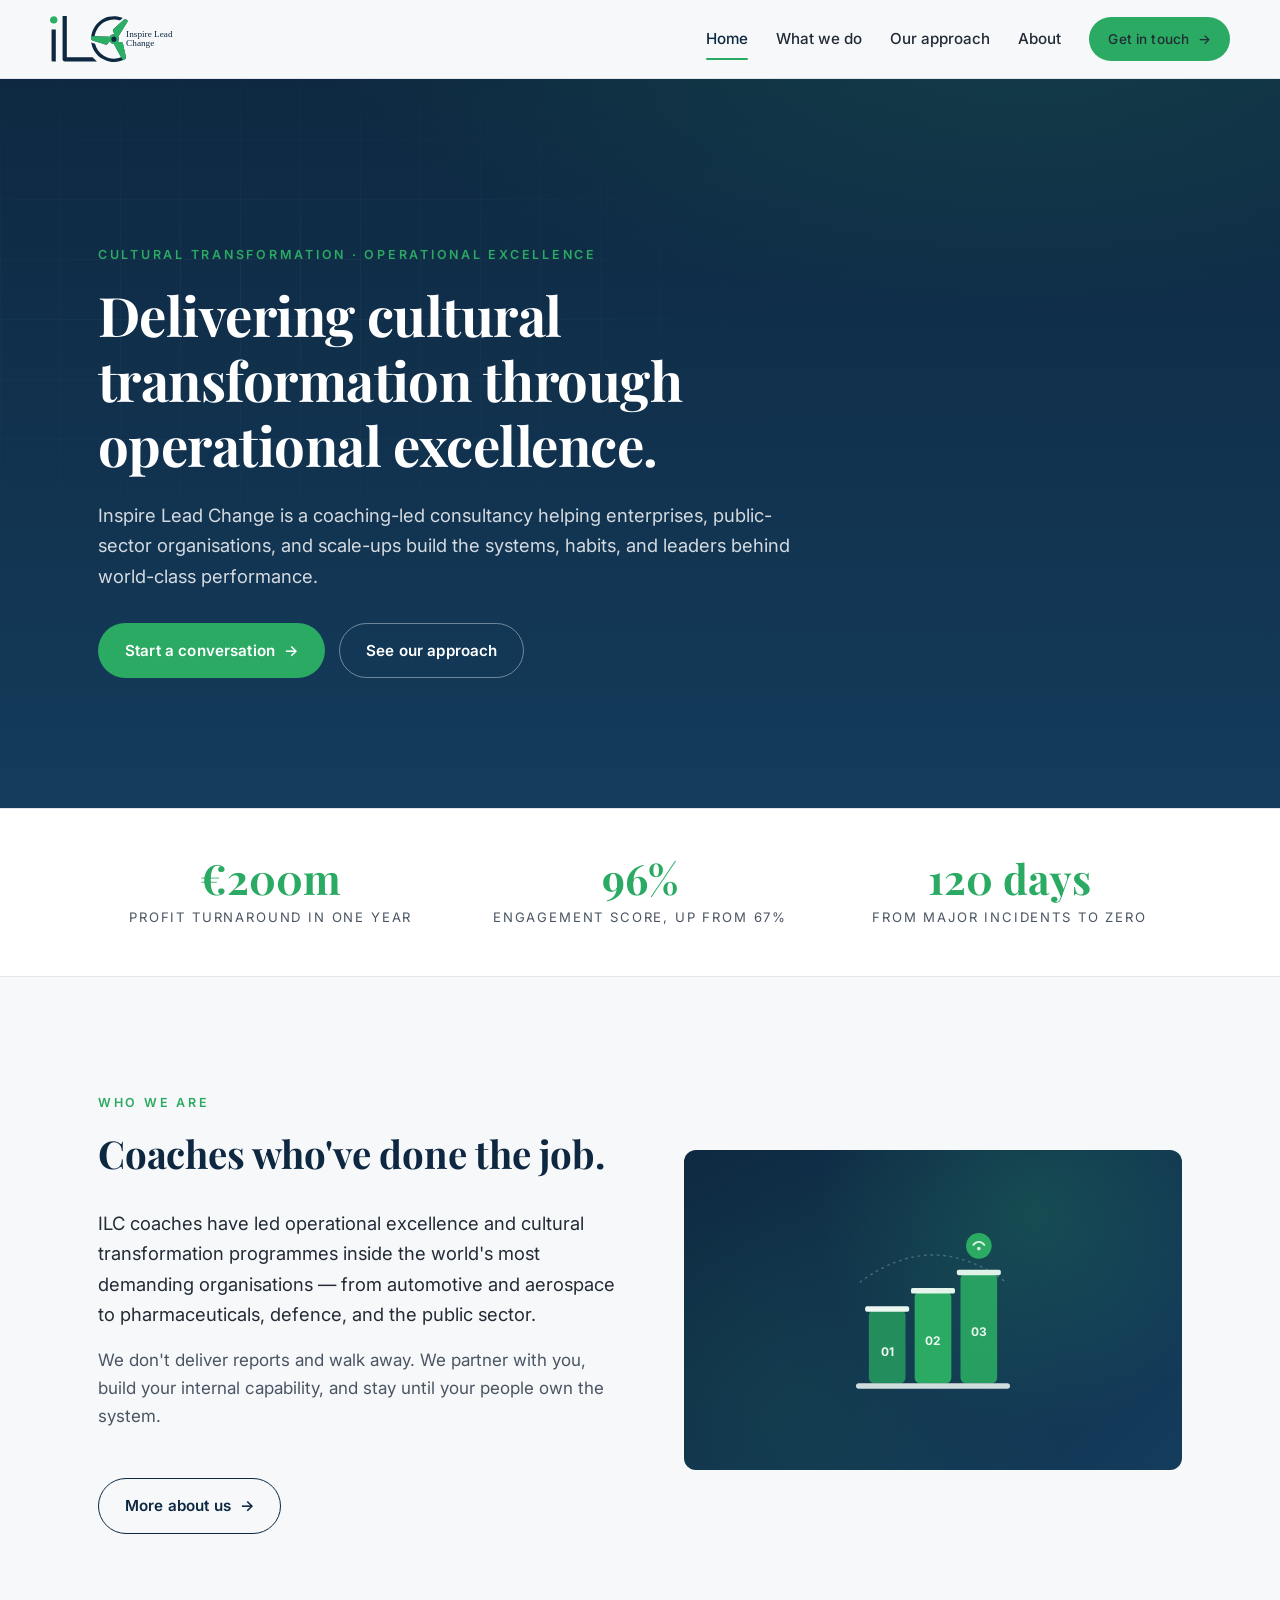
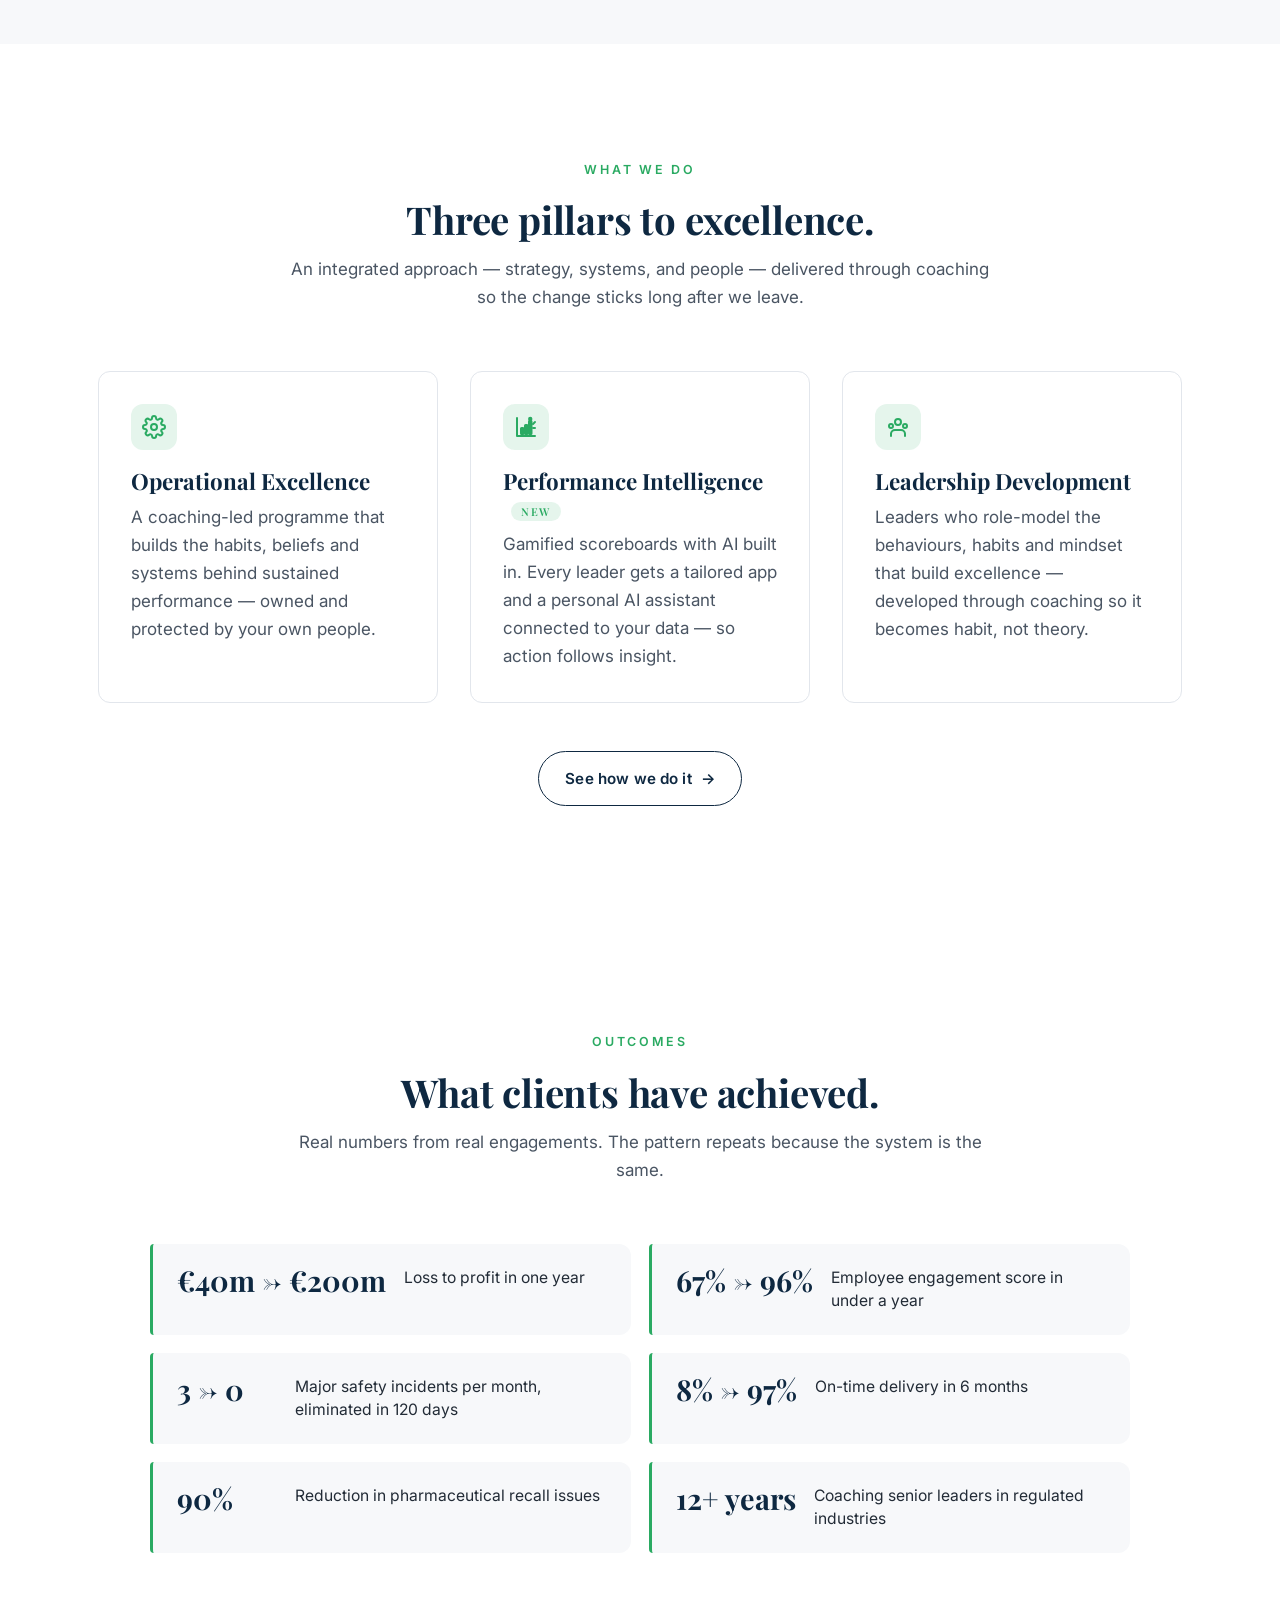
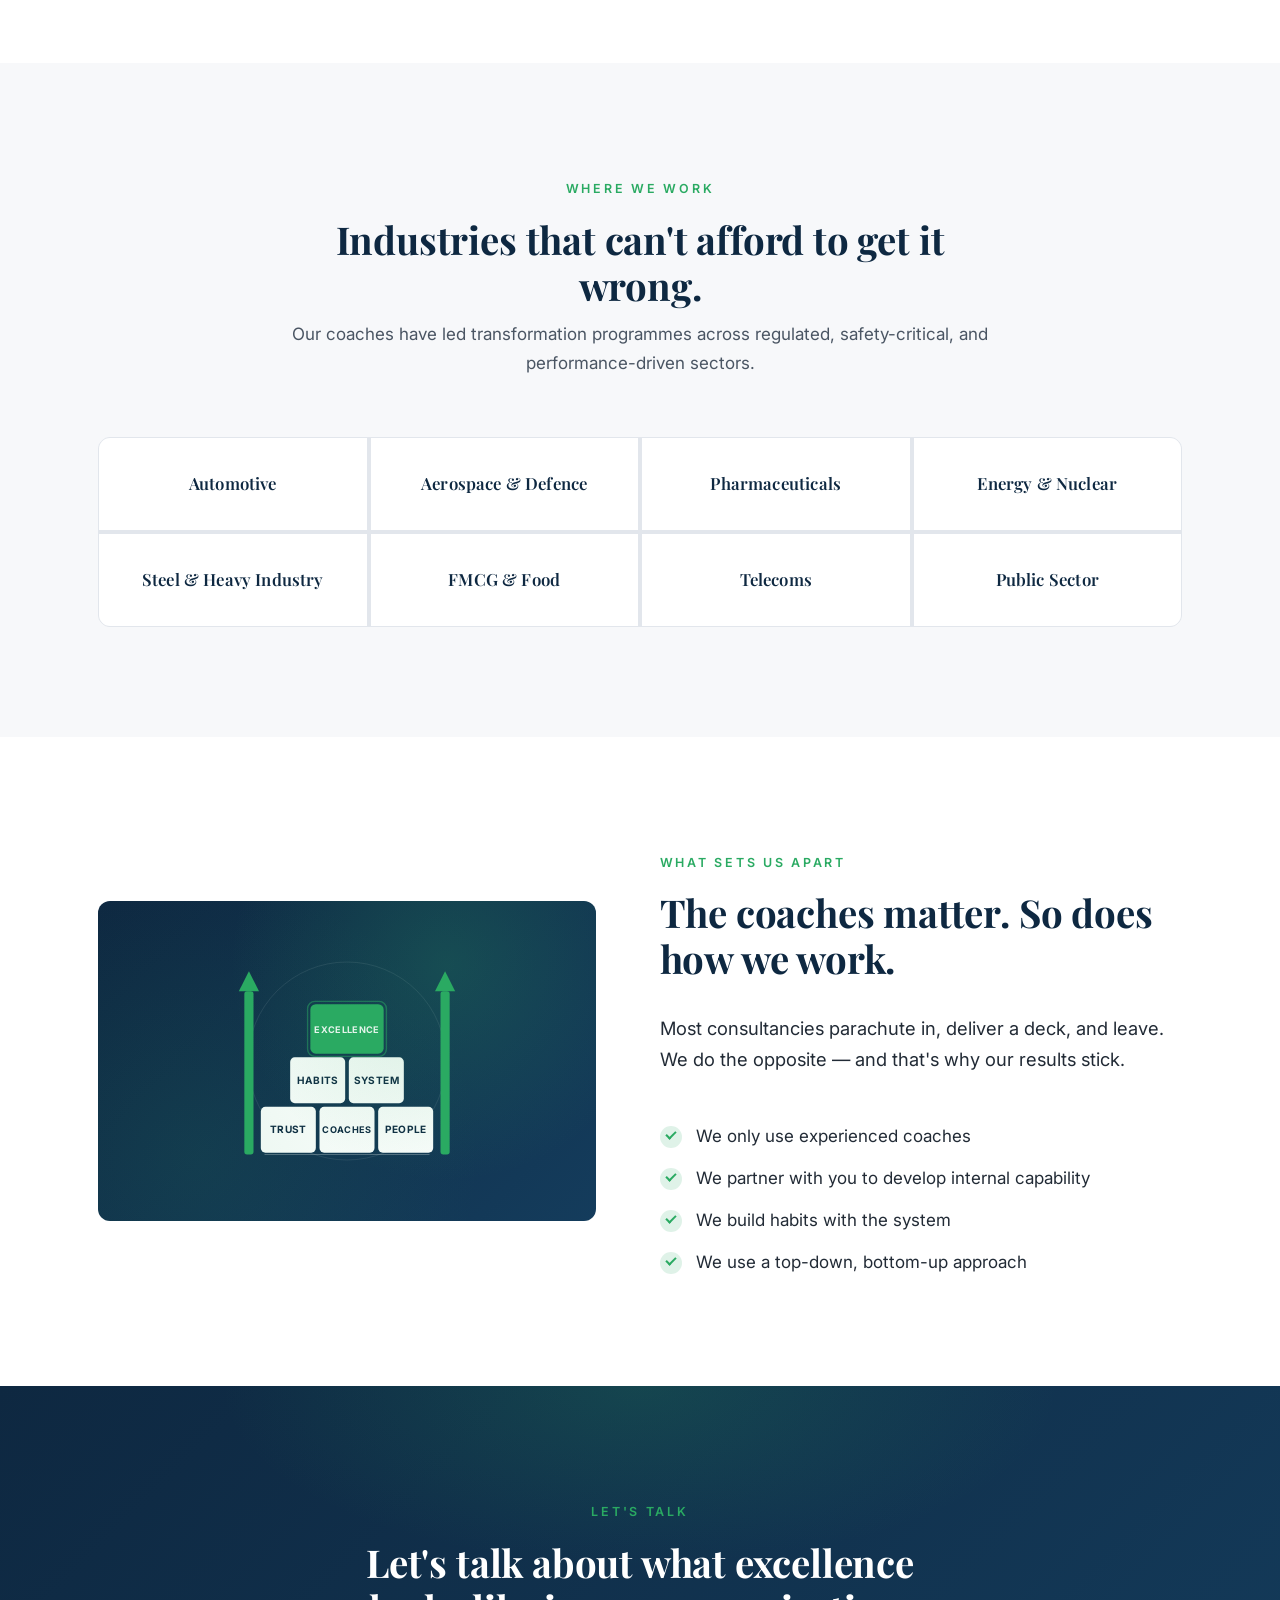
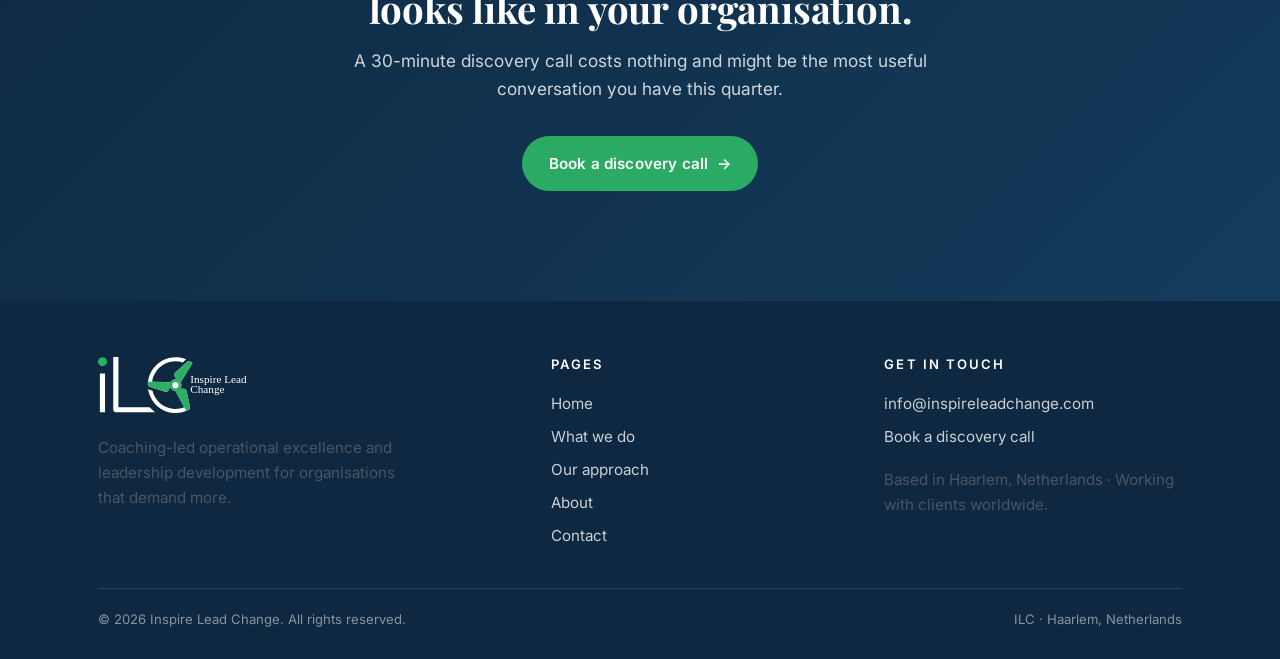
==== commit 7da51a14: "Add files via upload" ====
--- a/index.html
+++ b/index.html
@@ -79,15 +79,36 @@
       </div>
     </div>
     <div class="illustration">
-      <svg viewBox="0 0 220 220" width="200" height="200" aria-hidden="true">
-        <circle cx="110" cy="110" r="98" fill="none" stroke="rgba(255,255,255,.18)" stroke-width="1"/>
-        <circle cx="110" cy="110" r="70" fill="none" stroke="rgba(255,255,255,.12)" stroke-width="1" stroke-dasharray="4 6"/>
-        <circle cx="110" cy="110" r="40" fill="#2AAA62"/>
-        <text x="110" y="118" text-anchor="middle" fill="#fff" font-family="Georgia, serif" font-weight="700" font-size="22">iLC</text>
-        <circle cx="40"  cy="110" r="6" fill="#2AAA62"/>
-        <circle cx="180" cy="110" r="6" fill="#2AAA62"/>
-        <circle cx="110" cy="40"  r="6" fill="#2AAA62"/>
-        <circle cx="110" cy="180" r="6" fill="#2AAA62"/>
+      <!-- Three connected pillars — the ILC system -->
+      <svg viewBox="0 0 240 240" width="220" height="220" aria-hidden="true" xmlns="http://www.w3.org/2000/svg">
+        <!-- Background arc connecting all three pillars -->
+        <path d="M40 90 Q120 30 200 90" fill="none" stroke="rgba(255,255,255,.25)" stroke-width="1.5" stroke-dasharray="3 4"/>
+        <!-- Three pillar columns (different heights, rising) -->
+        <g>
+          <rect x="50"  y="120" width="40" height="80"  rx="6" fill="#2AAA62" opacity=".75"/>
+          <rect x="100" y="100" width="40" height="100" rx="6" fill="#2AAA62"/>
+          <rect x="150" y="80"  width="40" height="120" rx="6" fill="#2AAA62" opacity=".9"/>
+        </g>
+        <!-- Pillar caps -->
+        <g fill="#fff">
+          <rect x="46"  y="116" width="48" height="6" rx="2"/>
+          <rect x="96"  y="96"  width="48" height="6" rx="2"/>
+          <rect x="146" y="76"  width="48" height="6" rx="2"/>
+        </g>
+        <!-- Floor / base line -->
+        <rect x="36" y="200" width="168" height="6" rx="3" fill="rgba(255,255,255,.85)"/>
+        <!-- Pillar number labels -->
+        <g font-family="Inter, sans-serif" font-weight="700" font-size="13" fill="#fff" text-anchor="middle">
+          <text x="70"  y="170">01</text>
+          <text x="120" y="158">02</text>
+          <text x="170" y="148">03</text>
+        </g>
+        <!-- Small ILC mark above the tallest pillar -->
+        <g transform="translate(170, 50)">
+          <circle r="14" fill="#2AAA62"/>
+          <path d="M-6 -1 A 7 7 0 0 1 6 -1" fill="none" stroke="#fff" stroke-width="2" stroke-linecap="round"/>
+          <circle cx="0" cy="3" r="2" fill="#fff"/>
+        </g>
       </svg>
     </div>
   </div>
@@ -98,30 +119,54 @@
   <div class="container">
     <div class="section-head">
       <span class="eyebrow">What we do</span>
-      <h2>Three ways we help you build excellence.</h2>
+      <h2>Three pillars to excellence.</h2>
       <p>An integrated approach — strategy, systems, and people — delivered through coaching so the change sticks long after we leave.</p>
     </div>
     <div class="grid grid-3">
+      <!-- PILLAR 1: Operational Excellence -->
       <article class="card">
         <div class="icon">
-          <svg width="22" height="22" viewBox="0 0 24 24" fill="none" stroke="currentColor" stroke-width="2" stroke-linecap="round" stroke-linejoin="round" aria-hidden="true"><path d="M3 3v18h18"/><path d="M7 14l4-4 4 4 5-5"/></svg>
+          <!-- Gear with up-arrow and check -->
+          <svg width="24" height="24" viewBox="0 0 24 24" fill="none" stroke="currentColor" stroke-width="2" stroke-linecap="round" stroke-linejoin="round" aria-hidden="true">
+            <circle cx="12" cy="12" r="3"/>
+            <path d="M19.4 15a1.65 1.65 0 0 0 .33 1.82l.06.06a2 2 0 0 1-2.83 2.83l-.06-.06a1.65 1.65 0 0 0-1.82-.33 1.65 1.65 0 0 0-1 1.51V21a2 2 0 0 1-4 0v-.09A1.65 1.65 0 0 0 9 19.4a1.65 1.65 0 0 0-1.82.33l-.06.06a2 2 0 0 1-2.83-2.83l.06-.06a1.65 1.65 0 0 0 .33-1.82 1.65 1.65 0 0 0-1.51-1H3a2 2 0 0 1 0-4h.09A1.65 1.65 0 0 0 4.6 9a1.65 1.65 0 0 0-.33-1.82l-.06-.06a2 2 0 0 1 2.83-2.83l.06.06a1.65 1.65 0 0 0 1.82.33H9a1.65 1.65 0 0 0 1-1.51V3a2 2 0 0 1 4 0v.09a1.65 1.65 0 0 0 1 1.51 1.65 1.65 0 0 0 1.82-.33l.06-.06a2 2 0 0 1 2.83 2.83l-.06.06a1.65 1.65 0 0 0-.33 1.82V9a1.65 1.65 0 0 0 1.51 1H21a2 2 0 0 1 0 4h-.09a1.65 1.65 0 0 0-1.51 1z"/>
+          </svg>
         </div>
         <h3>Operational Excellence</h3>
-        <p>Embed a system that empowers your people, drives performance, and sustains itself long after we're gone.</p>
+        <p>A coaching-led programme that builds the habits, beliefs and systems behind sustained performance — owned and protected by your own people.</p>
       </article>
+
+      <!-- PILLAR 2: Performance Intelligence -->
       <article class="card">
         <div class="icon">
-          <svg width="22" height="22" viewBox="0 0 24 24" fill="none" stroke="currentColor" stroke-width="2" stroke-linecap="round" stroke-linejoin="round" aria-hidden="true"><path d="M16 21v-2a4 4 0 0 0-4-4H6a4 4 0 0 0-4 4v2"/><circle cx="9" cy="7" r="4"/><path d="M22 21v-2a4 4 0 0 0-3-3.87"/><path d="M16 3.13a4 4 0 0 1 0 7.75"/></svg>
+          <!-- Bar chart with AI sparkle / circuit nodes -->
+          <svg width="24" height="24" viewBox="0 0 24 24" fill="none" stroke="currentColor" stroke-width="2" stroke-linecap="round" stroke-linejoin="round" aria-hidden="true">
+            <path d="M3 3v18h18"/>
+            <rect x="7"  y="13" width="2.5" height="6" rx="0.5" fill="currentColor"/>
+            <rect x="11" y="10" width="2.5" height="9" rx="0.5" fill="currentColor"/>
+            <rect x="15" y="6"  width="2.5" height="13" rx="0.5" fill="currentColor"/>
+            <circle cx="16.25" cy="4" r="1.2" fill="currentColor"/>
+            <path d="M19 9 L21 7"/>
+            <path d="M19 13 L21 13"/>
+          </svg>
+        </div>
+        <h3>Performance Intelligence <span class="badge">New</span></h3>
+        <p>Gamified scoreboards with AI built in. Every leader gets a tailored app and a personal AI assistant connected to your data — so action follows insight.</p>
+      </article>
+
+      <!-- PILLAR 3: Leadership Development -->
+      <article class="card">
+        <div class="icon">
+          <!-- Leader + team -->
+          <svg width="24" height="24" viewBox="0 0 24 24" fill="none" stroke="currentColor" stroke-width="2" stroke-linecap="round" stroke-linejoin="round" aria-hidden="true">
+            <circle cx="12" cy="7" r="3"/>
+            <path d="M5 21v-2a4 4 0 0 1 4-4h6a4 4 0 0 1 4 4v2"/>
+            <circle cx="5"  cy="11" r="2"/>
+            <circle cx="19" cy="11" r="2"/>
+          </svg>
         </div>
         <h3>Leadership Development</h3>
-        <p>Build leaders who inspire trust, role-model the right habits, and create the conditions for teams to thrive.</p>
-      </article>
-      <article class="card">
-        <div class="icon">
-          <svg width="22" height="22" viewBox="0 0 24 24" fill="none" stroke="currentColor" stroke-width="2" stroke-linecap="round" stroke-linejoin="round" aria-hidden="true"><rect x="3" y="3" width="18" height="18" rx="2"/><path d="M7 14l3-3 3 3 4-4"/><circle cx="7" cy="14" r="1.2" fill="currentColor"/><circle cx="17" cy="10" r="1.2" fill="currentColor"/></svg>
-        </div>
-        <h3>Performance Dashboards <span class="badge">New</span></h3>
-        <p>AI-powered, gamified dashboards that turn metrics into momentum — making the right behaviours visible, rewarded, and habitual.</p>
+        <p>Leaders who role-model the behaviours, habits and mindset that build excellence — developed through coaching so it becomes habit, not theory.</p>
       </article>
     </div>
     <div class="center mt-3">
@@ -192,24 +237,26 @@
 <section class="bg-white">
   <div class="container split reverse">
     <div class="illustration">
-      <svg viewBox="0 0 220 220" width="200" height="200" aria-hidden="true">
-        <circle cx="110" cy="110" r="90" fill="none" stroke="rgba(255,255,255,.16)" stroke-width="1"/>
-        <g stroke="rgba(255,255,255,.20)" stroke-width="1" fill="none">
-          <line x1="110" y1="20" x2="110" y2="200"/>
-          <line x1="20" y1="110" x2="200" y2="110"/>
-        </g>
-        <g fill="#2AAA62">
-          <circle cx="60" cy="60" r="14"/>
-          <circle cx="160" cy="60" r="14"/>
-          <circle cx="60" cy="160" r="14"/>
-          <circle cx="160" cy="160" r="14"/>
-        </g>
-        <g stroke="#fff" stroke-width="2.4" stroke-linecap="round" stroke-linejoin="round" fill="none">
-          <path d="M53 60 L58 65 L67 56"/>
-          <path d="M153 60 L158 65 L167 56"/>
-          <path d="M53 160 L58 165 L67 156"/>
-          <path d="M153 160 L158 165 L167 156"/>
-        </g>
+      <!-- Pyramid of blocks with upward arrows: build to excellence -->
+      <svg viewBox="0 0 240 240" width="220" height="220" aria-hidden="true" xmlns="http://www.w3.org/2000/svg">
+        <!-- Soft background ring -->
+        <circle cx="120" cy="120" r="108" fill="none" stroke="rgba(255,255,255,.10)" stroke-width="1"/>
+
+        <!-- Two thick upward arrows flanking the pyramid -->
+        <rect x="8" y="44" width="10" height="178" rx="3" fill="#2AAA62"/><path d="M2 44 L24 44 L13 22 Z" fill="#2AAA62"/>
+        <rect x="222" y="44" width="10" height="178" rx="3" fill="#2AAA62"/><path d="M216 44 L238 44 L227 22 Z" fill="#2AAA62"/>
+
+        <!-- Bottom row -->
+        <rect x="26.0" y="170" width="60" height="50" rx="5" fill="#fff"/><text x="56.0" y="199.0" text-anchor="middle" font-family="Inter, sans-serif" font-weight="700" font-size="11" letter-spacing="0.4" fill="#0E2841">TRUST</text><rect x="90.0" y="170" width="60" height="50" rx="5" fill="#fff"/><text x="120.0" y="198.6" text-anchor="middle" font-family="Inter, sans-serif" font-weight="700" font-size="10" letter-spacing="0.4" fill="#0E2841">COACHES</text><rect x="154.0" y="170" width="60" height="50" rx="5" fill="#fff"/><text x="184.0" y="199.0" text-anchor="middle" font-family="Inter, sans-serif" font-weight="700" font-size="11" letter-spacing="0.4" fill="#0E2841">PEOPLE</text>
+
+        <!-- Middle row -->
+        <rect x="58.0" y="116" width="60" height="50" rx="5" fill="#fff"/><text x="88.0" y="145.0" text-anchor="middle" font-family="Inter, sans-serif" font-weight="700" font-size="11" letter-spacing="0.4" fill="#0E2841">HABITS</text><rect x="122.0" y="116" width="60" height="50" rx="5" fill="#fff"/><text x="152.0" y="145.0" text-anchor="middle" font-family="Inter, sans-serif" font-weight="700" font-size="11" letter-spacing="0.4" fill="#0E2841">SYSTEM</text>
+
+        <!-- Top block — the outcome -->
+        <rect x="77" y="55" width="86" height="60" rx="8" fill="none" stroke="rgba(42,170,98,.5)" stroke-width="1.5"/><rect x="80" y="58" width="80" height="54" rx="6" fill="#2AAA62"/><text x="120" y="89.4" text-anchor="middle" font-family="Inter, sans-serif" font-weight="700" font-size="10" letter-spacing="0.4" fill="#fff">EXCELLENCE</text>
+
+        <!-- Baseline / surface -->
+        <line x1="30" y1="222" x2="210" y2="222" stroke="rgba(255,255,255,.28)" stroke-width="1.2"/>
       </svg>
     </div>
     <div>
--- a/styles.css
+++ b/styles.css
@@ -122,10 +122,9 @@
   display: flex; align-items: center; justify-content: space-between;
   padding: 16px 0;
 }
-.brand { display: flex; align-items: center; gap: 10px; }
-.brand-mark { width: 38px; height: 38px; }
-.brand-text { font-family: var(--font-head); font-weight: 700; color: var(--navy); font-size: 1.15rem; line-height: 1; letter-spacing: .005em; }
-.brand-text small { display:block; font-family: var(--font-body); font-weight: 500; color: var(--ink-soft); font-size: .65rem; letter-spacing: .18em; text-transform: uppercase; margin-top: 4px; }
+.brand { display: inline-flex; align-items: center; line-height: 0; }
+.brand-logo { height: 46px; width: auto; display: block; border-radius: 4px; }
+@media (max-width: 480px) { .brand-logo { height: 38px; } }
 
 .nav-links { display: flex; align-items: center; gap: 28px; }
 .nav-links a { font-size: .95rem; font-weight: 500; color: var(--ink); padding: 6px 0; position: relative; }
@@ -382,9 +381,8 @@
 .site-footer h4 { color: var(--white); font-family: var(--font-body); font-size: .82rem; letter-spacing: .16em; text-transform: uppercase; margin-bottom: 14px; font-weight: 600; }
 .site-footer a { color: rgba(255,255,255,.78); display: block; padding: 4px 0; font-size: .95rem; }
 .site-footer a:hover { color: var(--green); }
-.site-footer .brand-text, .site-footer .brand-text small { color: var(--white); }
-.site-footer .brand-text small { color: rgba(255,255,255,.6); }
-.site-footer .tag { margin-top: 10px; font-size: .95rem; max-width: 32ch; }
+.site-footer .brand-logo { height: 56px; }
+.site-footer .tag { margin-top: 14px; font-size: .95rem; max-width: 32ch; }
 .site-footer .legal {
   border-top: 1px solid rgba(255,255,255,.12);
   padding-top: 20px;
@@ -498,3 +496,12 @@
 .mt-3 { margin-top: 3rem; }
 .bg-white { background: var(--white); }
 .bg-bg { background: var(--bg); }
+
+/* ----- Founder photo (overrides initials when img present) ----- */
+.bio .photo:has(img) { padding: 0; background: var(--navy); }
+.bio .photo img {
+  width: 100%; height: 100%;
+  object-fit: cover;
+  border-radius: 50%;
+  display: block;
+}
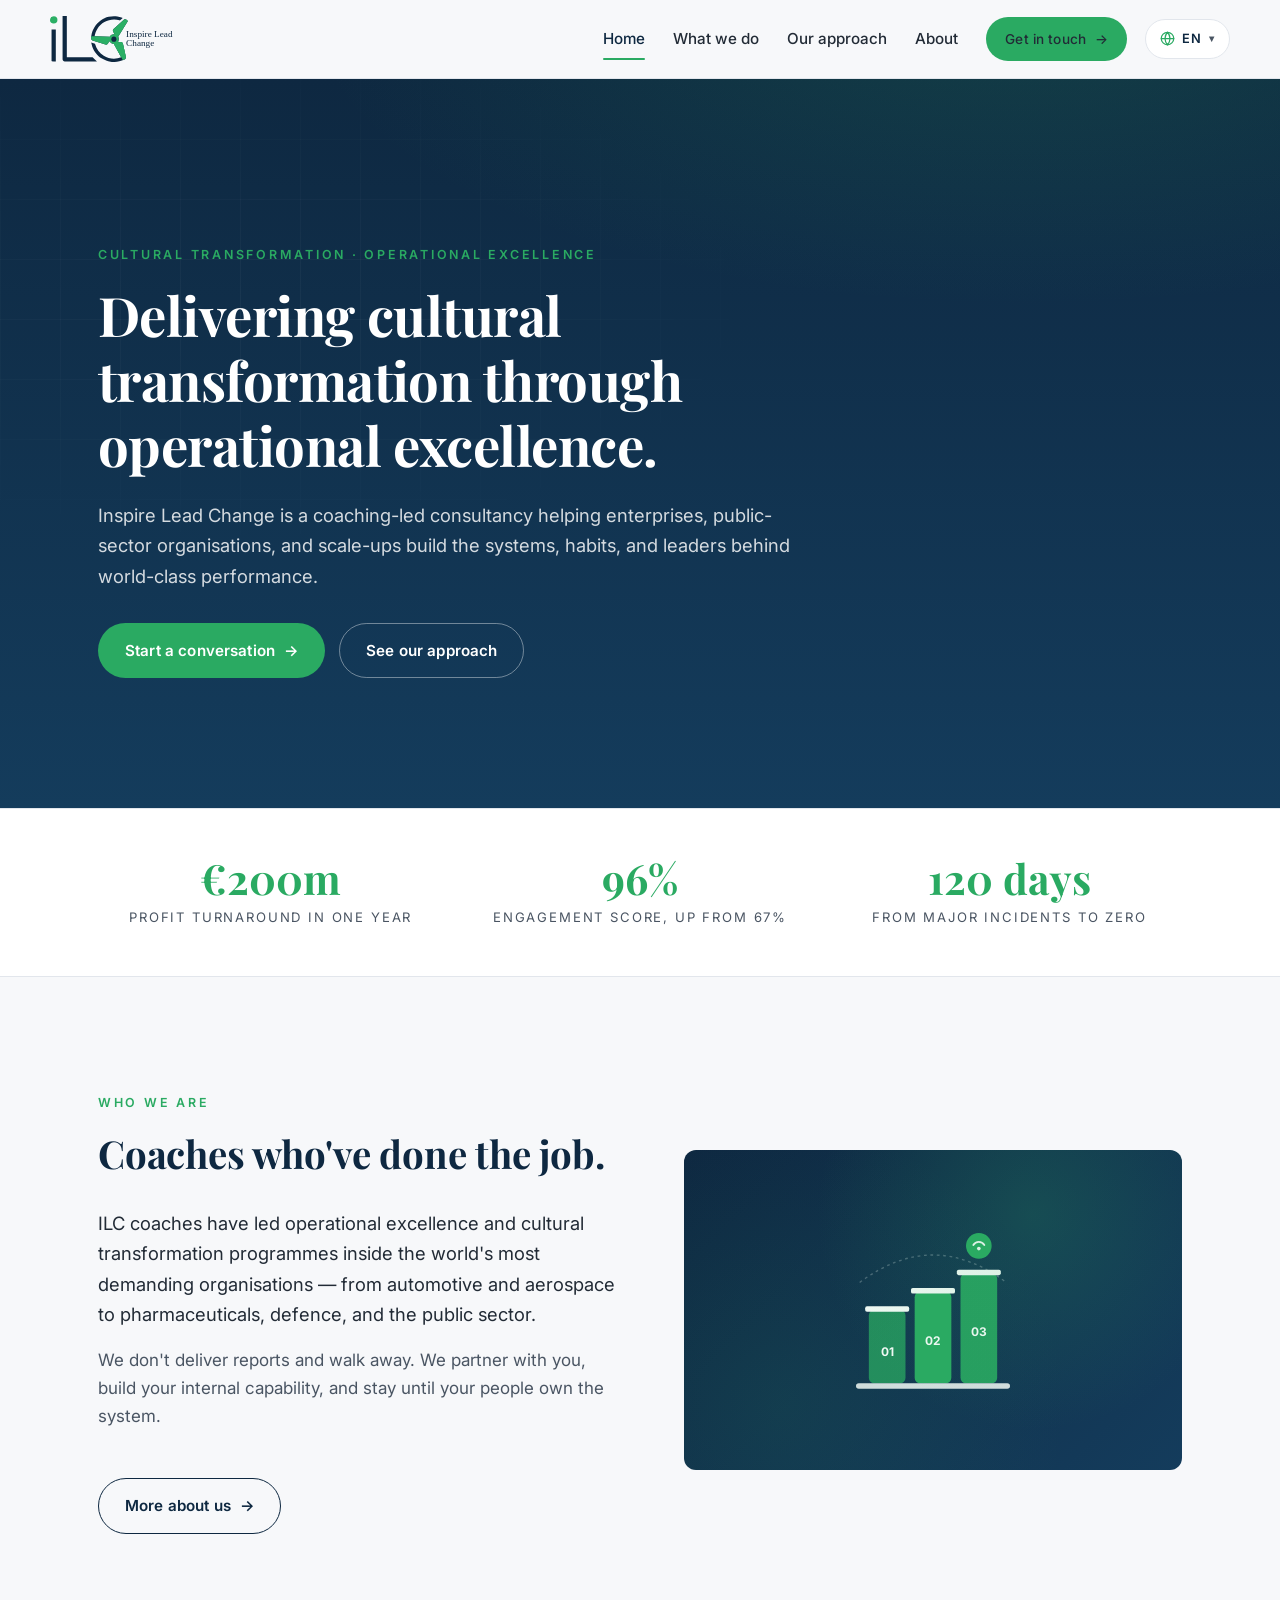
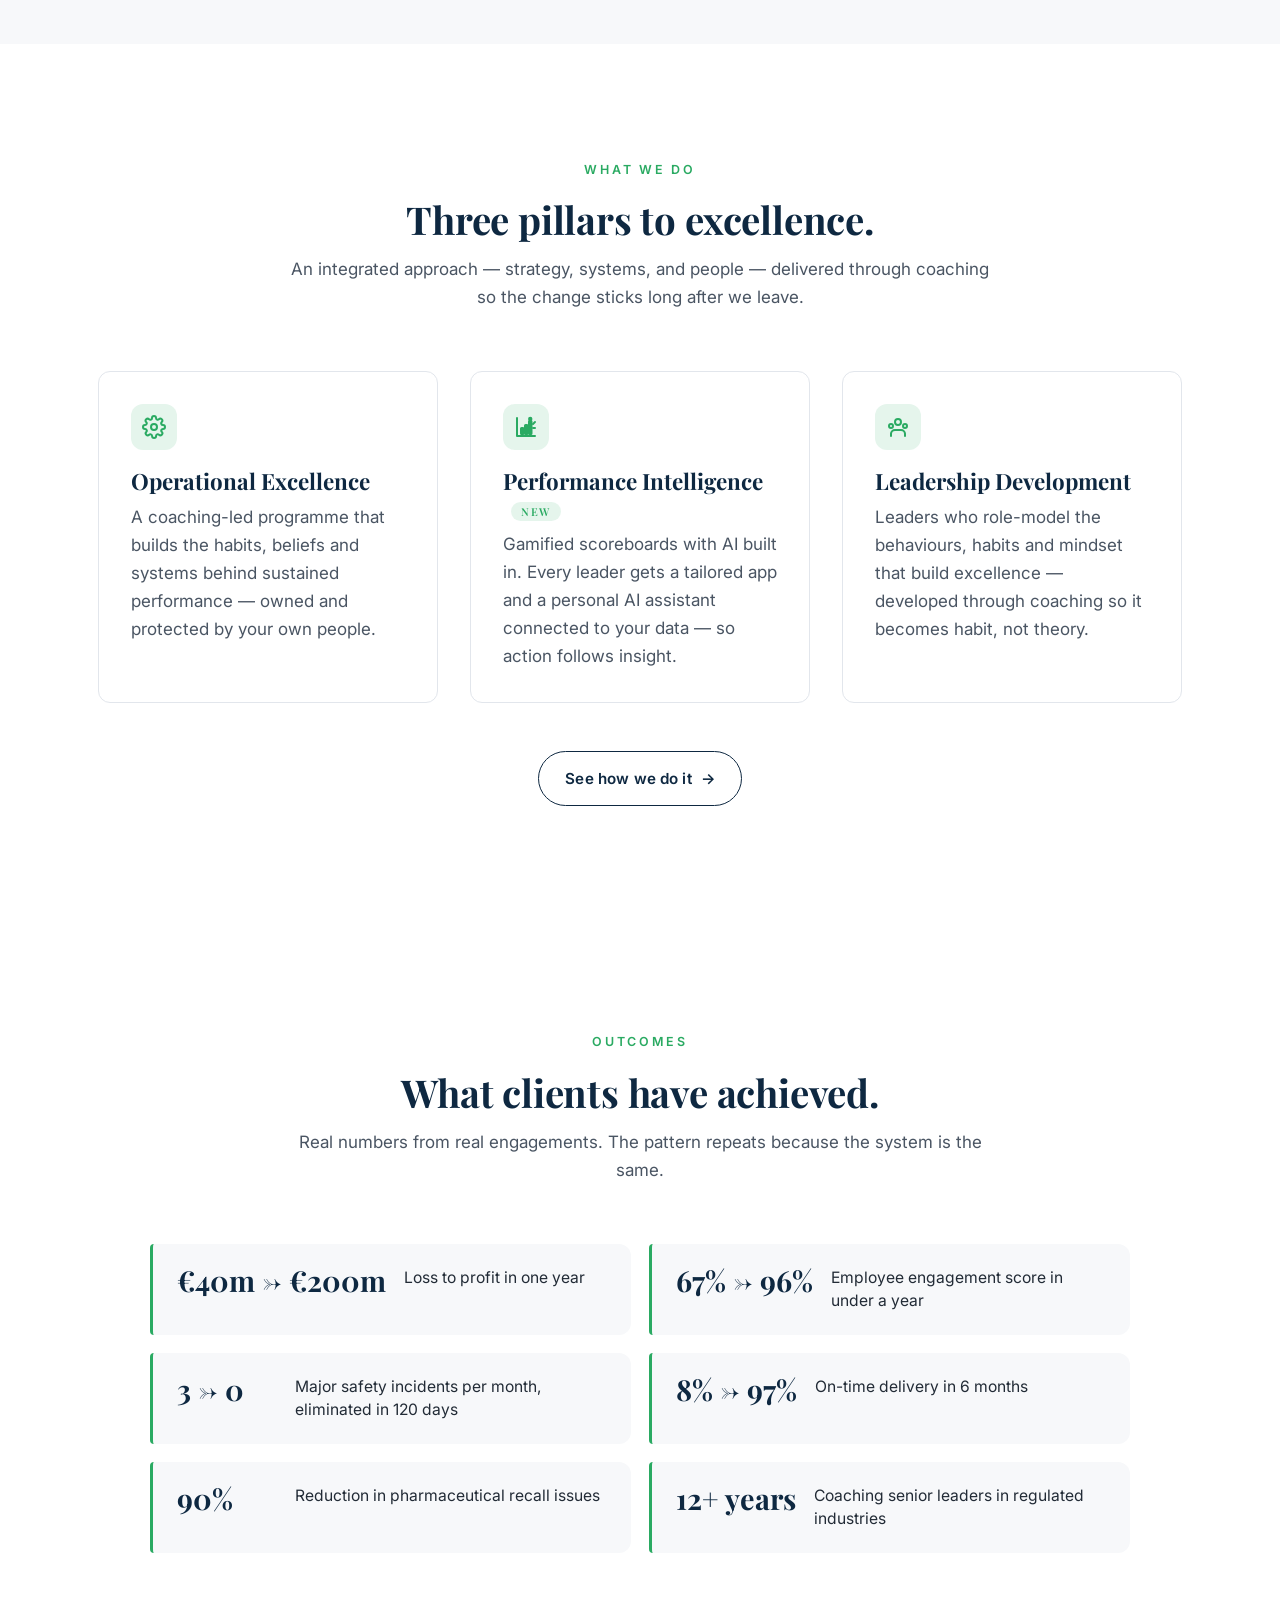
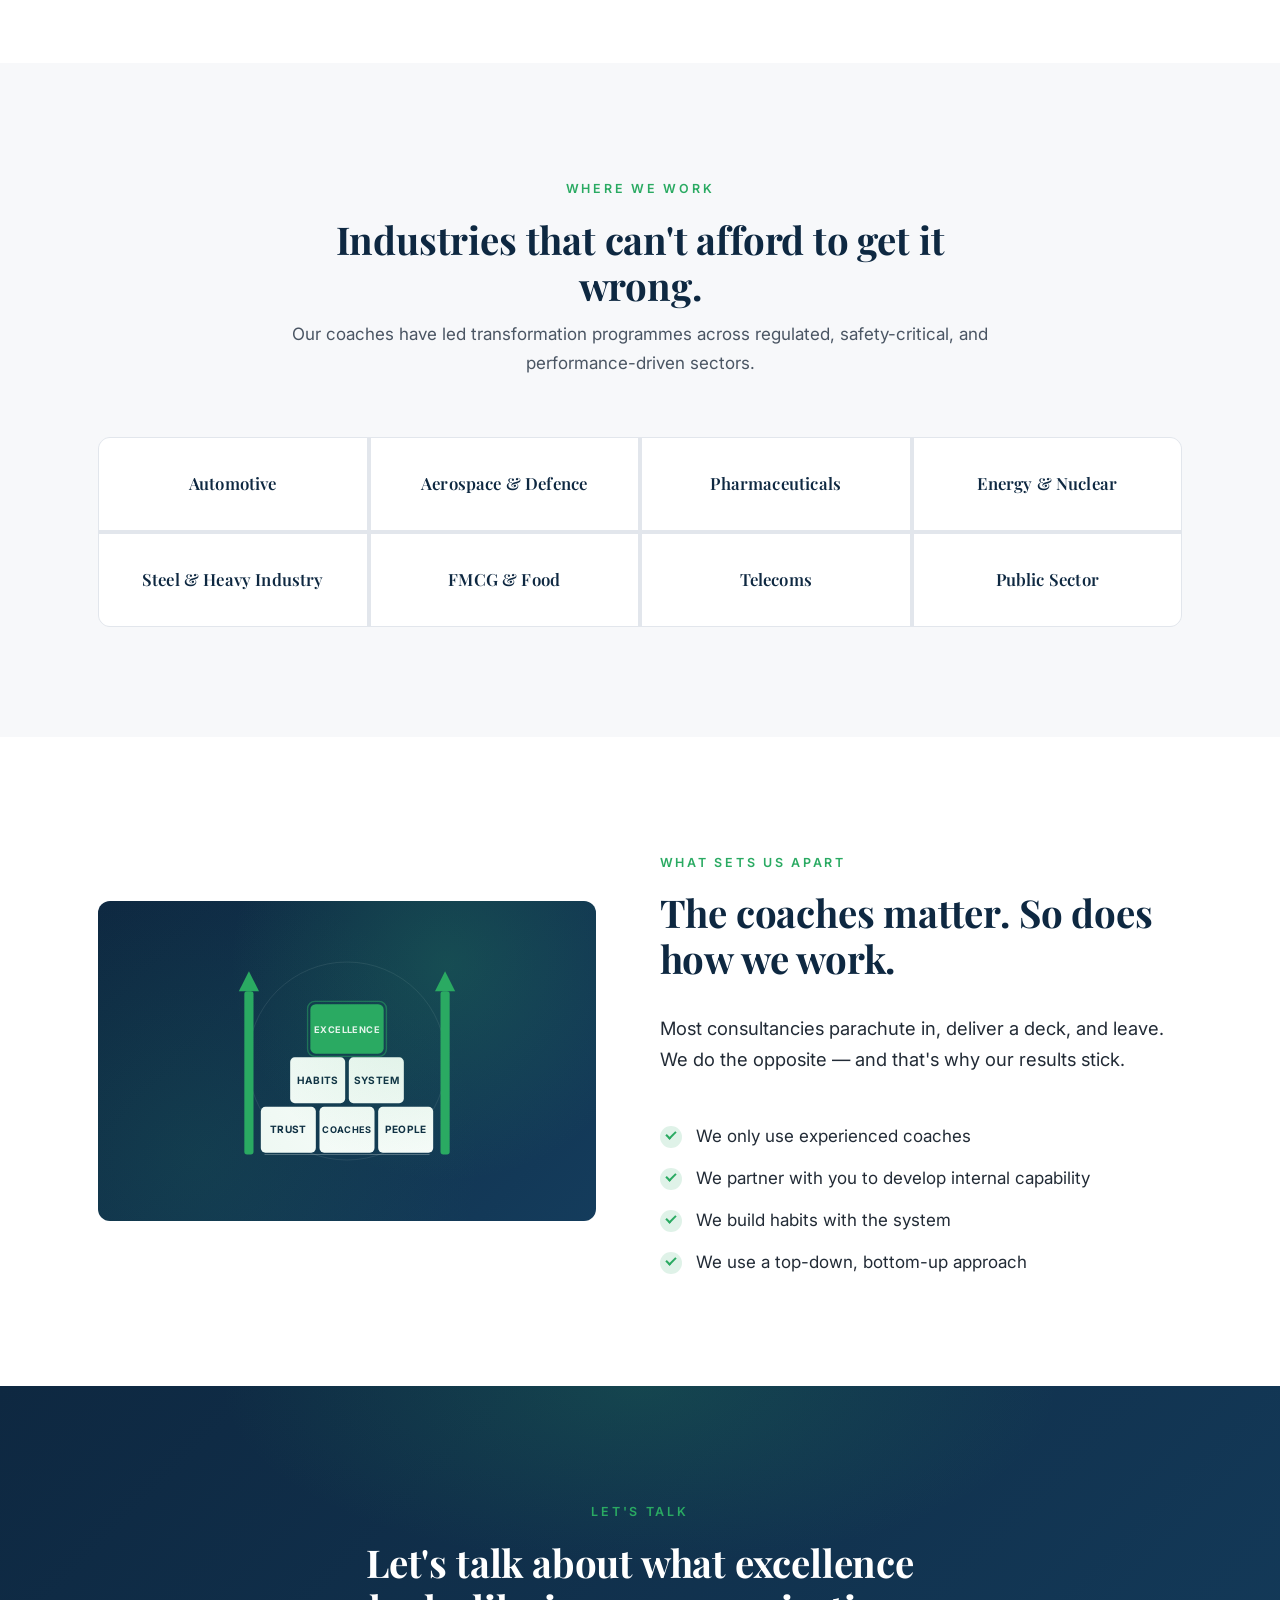
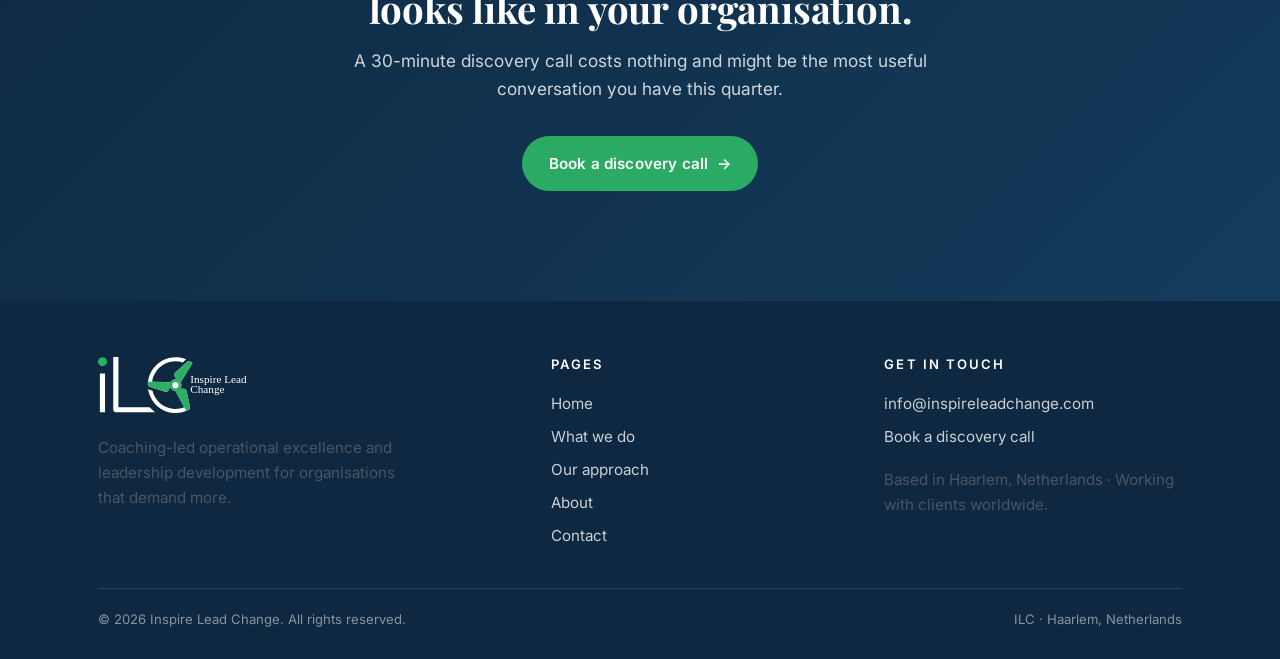
==== commit 1bd91d0c: "Add files via upload" ====
--- a/index.html
+++ b/index.html
@@ -3,8 +3,8 @@
 <head>
 <meta charset="UTF-8">
 <meta name="viewport" content="width=device-width, initial-scale=1.0">
-<title>Inspire Lead Change — Cultural transformation through operational excellence</title>
-<meta name="description" content="Inspire Lead Change (ILC) is a coaching-led consultancy helping enterprises, public-sector organisations, and scale-ups build the systems, habits, and leaders behind world-class operational performance.">
+<title data-i18n="home.meta.title">Inspire Lead Change — Cultural transformation through operational excellence</title>
+<meta name="description" data-i18n-content="home.meta.desc" content="Inspire Lead Change (ILC) is a coaching-led consultancy helping enterprises, public-sector organisations, and scale-ups build the systems, habits, and leaders behind world-class operational performance.">
 <meta name="theme-color" content="#0E2841">
 <link rel="icon" type="image/svg+xml" href="assets/icon.svg">
 <link rel="preconnect" href="https://fonts.googleapis.com">
@@ -20,28 +20,41 @@
     <a href="index.html" class="brand" aria-label="Inspire Lead Change — Route to Excellence">
       <img class="brand-logo" src="assets/logo.svg" alt="Inspire Lead Change">
     </a>
-    <button class="nav-toggle" aria-expanded="false" aria-controls="primary-nav" aria-label="Open menu">
+    <nav class="nav-links" id="primary-nav">
+      <a href="index.html" class="active" data-i18n="nav.home">Home</a>
+      <a href="what-we-do.html" data-i18n="nav.what">What we do</a>
+      <a href="our-approach.html" data-i18n="nav.approach">Our approach</a>
+      <a href="about.html" data-i18n="nav.about">About</a>
+      <a href="contact.html" class="btn btn-primary" data-i18n="nav.contact">Get in touch <span class="arrow">→</span></a>
+    </nav>
+    <div class="lang-switch">
+      <button class="lang-btn" type="button" aria-haspopup="true" aria-expanded="false" aria-label="Change language" data-i18n-aria="lang.label">
+        <svg class="globe" viewBox="0 0 24 24" fill="none" stroke="currentColor" stroke-width="2" stroke-linecap="round" stroke-linejoin="round" aria-hidden="true"><circle cx="12" cy="12" r="10"/><line x1="2" y1="12" x2="22" y2="12"/><path d="M12 2a15.3 15.3 0 0 1 4 10 15.3 15.3 0 0 1-4 10 15.3 15.3 0 0 1-4-10 15.3 15.3 0 0 1 4-10z"/></svg>
+        <span class="code">EN</span>
+        <span class="caret">▾</span>
+      </button>
+      <div class="lang-menu" role="menu">
+        <button type="button" data-lang="en" aria-current="true">English</button>
+        <button type="button" data-lang="nl">Nederlands</button>
+        <button type="button" data-lang="de">Deutsch</button>
+        <button type="button" data-lang="fr">Français</button>
+      </div>
+    </div>
+    <button class="nav-toggle" aria-expanded="false" aria-controls="primary-nav" aria-label="Open menu" data-i18n-aria="nav.menu">
       <span></span><span></span><span></span>
     </button>
-    <nav class="nav-links" id="primary-nav">
-      <a href="index.html" class="active">Home</a>
-      <a href="what-we-do.html">What we do</a>
-      <a href="our-approach.html">Our approach</a>
-      <a href="about.html">About</a>
-      <a href="contact.html" class="btn btn-primary">Get in touch <span class="arrow">→</span></a>
-    </nav>
   </div>
 </header>
 
 <!-- ============ HERO ============ -->
 <section class="hero">
   <div class="container">
-    <span class="eyebrow">Cultural transformation · Operational excellence</span>
-    <h1>Delivering cultural transformation through operational excellence.</h1>
-    <p>Inspire Lead Change is a coaching-led consultancy helping enterprises, public-sector organisations, and scale-ups build the systems, habits, and leaders behind world-class performance.</p>
+    <span class="eyebrow" data-i18n="hero.eyebrow">Cultural transformation · Operational excellence</span>
+    <h1 data-i18n="hero.title">Delivering cultural transformation through operational excellence.</h1>
+    <p data-i18n="hero.sub">Inspire Lead Change is a coaching-led consultancy helping enterprises, public-sector organisations, and scale-ups build the systems, habits, and leaders behind world-class performance.</p>
     <div class="cta-row">
-      <a href="contact.html" class="btn btn-primary">Start a conversation <span class="arrow">→</span></a>
-      <a href="our-approach.html" class="btn btn-ghost">See our approach</a>
+      <a href="contact.html" class="btn btn-primary" data-i18n="hero.cta1">Start a conversation <span class="arrow">→</span></a>
+      <a href="our-approach.html" class="btn btn-ghost" data-i18n="hero.cta2">See our approach</a>
     </div>
   </div>
 </section>
@@ -52,15 +65,15 @@
     <div class="row">
       <div>
         <div class="num">€200m</div>
-        <span class="lbl">Profit turnaround in one year</span>
+        <span class="lbl" data-i18n="stats.1">Profit turnaround in one year</span>
       </div>
       <div>
         <div class="num">96%</div>
-        <span class="lbl">Engagement score, up from 67%</span>
-      </div>
-      <div>
-        <div class="num">120 days</div>
-        <span class="lbl">From major incidents to zero</span>
+        <span class="lbl" data-i18n="stats.2">Engagement score, up from 67%</span>
+      </div>
+      <div>
+        <div class="num" data-i18n="stats.3num">120 days</div>
+        <span class="lbl" data-i18n="stats.3">From major incidents to zero</span>
       </div>
     </div>
   </div>
@@ -70,12 +83,12 @@
 <section>
   <div class="container split">
     <div>
-      <span class="eyebrow">Who we are</span>
-      <h2>Coaches who've done the job.</h2>
-      <p class="lead mt-2">ILC coaches have led operational excellence and cultural transformation programmes inside the world's most demanding organisations — from automotive and aerospace to pharmaceuticals, defence, and the public sector.</p>
-      <p>We don't deliver reports and walk away. We partner with you, build your internal capability, and stay until your people own the system.</p>
+      <span class="eyebrow" data-i18n="who.eyebrow">Who we are</span>
+      <h2 data-i18n="who.title">Coaches who've done the job.</h2>
+      <p class="lead mt-2" data-i18n="who.lead">ILC coaches have led operational excellence and cultural transformation programmes inside the world's most demanding organisations — from automotive and aerospace to pharmaceuticals, defence, and the public sector.</p>
+      <p data-i18n="who.p">We don't deliver reports and walk away. We partner with you, build your internal capability, and stay until your people own the system.</p>
       <div class="mt-3">
-        <a href="about.html" class="btn btn-outline">More about us <span class="arrow">→</span></a>
+        <a href="about.html" class="btn btn-outline" data-i18n="who.btn">More about us <span class="arrow">→</span></a>
       </div>
     </div>
     <div class="illustration">
@@ -118,9 +131,9 @@
 <section class="bg-white">
   <div class="container">
     <div class="section-head">
-      <span class="eyebrow">What we do</span>
-      <h2>Three pillars to excellence.</h2>
-      <p>An integrated approach — strategy, systems, and people — delivered through coaching so the change sticks long after we leave.</p>
+      <span class="eyebrow" data-i18n="nav.what">What we do</span>
+      <h2 data-i18n="wwd.title">Three pillars to excellence.</h2>
+      <p data-i18n="wwd.sub">An integrated approach — strategy, systems, and people — delivered through coaching so the change sticks long after we leave.</p>
     </div>
     <div class="grid grid-3">
       <!-- PILLAR 1: Operational Excellence -->
@@ -132,8 +145,8 @@
             <path d="M19.4 15a1.65 1.65 0 0 0 .33 1.82l.06.06a2 2 0 0 1-2.83 2.83l-.06-.06a1.65 1.65 0 0 0-1.82-.33 1.65 1.65 0 0 0-1 1.51V21a2 2 0 0 1-4 0v-.09A1.65 1.65 0 0 0 9 19.4a1.65 1.65 0 0 0-1.82.33l-.06.06a2 2 0 0 1-2.83-2.83l.06-.06a1.65 1.65 0 0 0 .33-1.82 1.65 1.65 0 0 0-1.51-1H3a2 2 0 0 1 0-4h.09A1.65 1.65 0 0 0 4.6 9a1.65 1.65 0 0 0-.33-1.82l-.06-.06a2 2 0 0 1 2.83-2.83l.06.06a1.65 1.65 0 0 0 1.82.33H9a1.65 1.65 0 0 0 1-1.51V3a2 2 0 0 1 4 0v.09a1.65 1.65 0 0 0 1 1.51 1.65 1.65 0 0 0 1.82-.33l.06-.06a2 2 0 0 1 2.83 2.83l-.06.06a1.65 1.65 0 0 0-.33 1.82V9a1.65 1.65 0 0 0 1.51 1H21a2 2 0 0 1 0 4h-.09a1.65 1.65 0 0 0-1.51 1z"/>
           </svg>
         </div>
-        <h3>Operational Excellence</h3>
-        <p>A coaching-led programme that builds the habits, beliefs and systems behind sustained performance — owned and protected by your own people.</p>
+        <h3 data-i18n="pillar1.title">Operational Excellence</h3>
+        <p data-i18n="pillar1.p">A coaching-led programme that builds the habits, beliefs and systems behind sustained performance — owned and protected by your own people.</p>
       </article>
 
       <!-- PILLAR 2: Performance Intelligence -->
@@ -150,8 +163,8 @@
             <path d="M19 13 L21 13"/>
           </svg>
         </div>
-        <h3>Performance Intelligence <span class="badge">New</span></h3>
-        <p>Gamified scoreboards with AI built in. Every leader gets a tailored app and a personal AI assistant connected to your data — so action follows insight.</p>
+        <h3>Performance Intelligence <span class="badge" data-i18n="badge.new">New</span></h3>
+        <p data-i18n="pillar2.p">Gamified scoreboards with AI built in. Every leader gets a tailored app and a personal AI assistant connected to your data — so action follows insight.</p>
       </article>
 
       <!-- PILLAR 3: Leadership Development -->
@@ -165,12 +178,12 @@
             <circle cx="19" cy="11" r="2"/>
           </svg>
         </div>
-        <h3>Leadership Development</h3>
-        <p>Leaders who role-model the behaviours, habits and mindset that build excellence — developed through coaching so it becomes habit, not theory.</p>
+        <h3 data-i18n="pillar3.title">Leadership Development</h3>
+        <p data-i18n="pillar3.p">Leaders who role-model the behaviours, habits and mindset that build excellence — developed through coaching so it becomes habit, not theory.</p>
       </article>
     </div>
     <div class="center mt-3">
-      <a href="what-we-do.html" class="btn btn-outline">See how we do it <span class="arrow">→</span></a>
+      <a href="what-we-do.html" class="btn btn-outline" data-i18n="wwd.btn">See how we do it <span class="arrow">→</span></a>
     </div>
   </div>
 </section>
@@ -179,34 +192,34 @@
 <section class="outcomes">
   <div class="container">
     <div class="section-head">
-      <span class="eyebrow">Outcomes</span>
-      <h2>What clients have achieved.</h2>
-      <p>Real numbers from real engagements. The pattern repeats because the system is the same.</p>
+      <span class="eyebrow" data-i18n="outcomes.eyebrow">Outcomes</span>
+      <h2 data-i18n="outcomes.title">What clients have achieved.</h2>
+      <p data-i18n="outcomes.sub">Real numbers from real engagements. The pattern repeats because the system is the same.</p>
     </div>
     <div class="outcome-grid">
       <div class="outcome">
         <div class="big">€40m → €200m</div>
-        <div class="desc">Loss to profit in one year</div>
+        <div class="desc" data-i18n="outcome.1">Loss to profit in one year</div>
       </div>
       <div class="outcome">
         <div class="big">67% → 96%</div>
-        <div class="desc">Employee engagement score in under a year</div>
+        <div class="desc" data-i18n="outcome.2">Employee engagement score in under a year</div>
       </div>
       <div class="outcome">
         <div class="big">3 → 0</div>
-        <div class="desc">Major safety incidents per month, eliminated in 120 days</div>
+        <div class="desc" data-i18n="outcome.3">Major safety incidents per month, eliminated in 120 days</div>
       </div>
       <div class="outcome">
         <div class="big">8% → 97%</div>
-        <div class="desc">On-time delivery in 6 months</div>
+        <div class="desc" data-i18n="outcome.4">On-time delivery in 6 months</div>
       </div>
       <div class="outcome">
         <div class="big">90%</div>
-        <div class="desc">Reduction in pharmaceutical recall issues</div>
-      </div>
-      <div class="outcome">
-        <div class="big">12+ years</div>
-        <div class="desc">Coaching senior leaders in regulated industries</div>
+        <div class="desc" data-i18n="outcome.5">Reduction in pharmaceutical recall issues</div>
+      </div>
+      <div class="outcome">
+        <div class="big" data-i18n="outcome.6num">12+ years</div>
+        <div class="desc" data-i18n="outcome.6">Coaching senior leaders in regulated industries</div>
       </div>
     </div>
   </div>
@@ -216,19 +229,19 @@
 <section class="logos">
   <div class="container">
     <div class="section-head">
-      <span class="eyebrow">Where we work</span>
-      <h2>Industries that can't afford to get it wrong.</h2>
-      <p>Our coaches have led transformation programmes across regulated, safety-critical, and performance-driven sectors.</p>
+      <span class="eyebrow" data-i18n="industries.eyebrow">Where we work</span>
+      <h2 data-i18n="industries.title">Industries that can't afford to get it wrong.</h2>
+      <p data-i18n="industries.sub">Our coaches have led transformation programmes across regulated, safety-critical, and performance-driven sectors.</p>
     </div>
     <div class="logo-wall">
-      <div class="lg">Automotive</div>
-      <div class="lg">Aerospace &amp; Defence</div>
-      <div class="lg">Pharmaceuticals</div>
-      <div class="lg">Energy &amp; Nuclear</div>
-      <div class="lg">Steel &amp; Heavy Industry</div>
-      <div class="lg">FMCG &amp; Food</div>
-      <div class="lg">Telecoms</div>
-      <div class="lg">Public Sector</div>
+      <div class="lg" data-i18n="sector.auto">Automotive</div>
+      <div class="lg" data-i18n="sector.aero">Aerospace &amp; Defence</div>
+      <div class="lg" data-i18n="sector.pharma">Pharmaceuticals</div>
+      <div class="lg" data-i18n="sector.energy">Energy &amp; Nuclear</div>
+      <div class="lg" data-i18n="sector.steel">Steel &amp; Heavy Industry</div>
+      <div class="lg" data-i18n="sector.fmcg">FMCG &amp; Food</div>
+      <div class="lg" data-i18n="sector.telecom">Telecoms</div>
+      <div class="lg" data-i18n="sector.public">Public Sector</div>
     </div>
   </div>
 </section>
@@ -247,27 +260,27 @@
         <rect x="222" y="44" width="10" height="178" rx="3" fill="#2AAA62"/><path d="M216 44 L238 44 L227 22 Z" fill="#2AAA62"/>
 
         <!-- Bottom row -->
-        <rect x="26.0" y="170" width="60" height="50" rx="5" fill="#fff"/><text x="56.0" y="199.0" text-anchor="middle" font-family="Inter, sans-serif" font-weight="700" font-size="11" letter-spacing="0.4" fill="#0E2841">TRUST</text><rect x="90.0" y="170" width="60" height="50" rx="5" fill="#fff"/><text x="120.0" y="198.6" text-anchor="middle" font-family="Inter, sans-serif" font-weight="700" font-size="10" letter-spacing="0.4" fill="#0E2841">COACHES</text><rect x="154.0" y="170" width="60" height="50" rx="5" fill="#fff"/><text x="184.0" y="199.0" text-anchor="middle" font-family="Inter, sans-serif" font-weight="700" font-size="11" letter-spacing="0.4" fill="#0E2841">PEOPLE</text>
+        <rect x="26.0" y="170" width="60" height="50" rx="5" fill="#fff"/><text x="56.0" y="199.0" text-anchor="middle" font-family="Inter, sans-serif" font-weight="700" font-size="11" letter-spacing="0.4" fill="#0E2841" data-i18n="svg.trust" data-i18n-fit="54">TRUST</text><rect x="90.0" y="170" width="60" height="50" rx="5" fill="#fff"/><text x="120.0" y="198.6" text-anchor="middle" font-family="Inter, sans-serif" font-weight="700" font-size="10" letter-spacing="0.4" fill="#0E2841" data-i18n="svg.coaches" data-i18n-fit="54">COACHES</text><rect x="154.0" y="170" width="60" height="50" rx="5" fill="#fff"/><text x="184.0" y="199.0" text-anchor="middle" font-family="Inter, sans-serif" font-weight="700" font-size="11" letter-spacing="0.4" fill="#0E2841" data-i18n="svg.people" data-i18n-fit="54">PEOPLE</text>
 
         <!-- Middle row -->
-        <rect x="58.0" y="116" width="60" height="50" rx="5" fill="#fff"/><text x="88.0" y="145.0" text-anchor="middle" font-family="Inter, sans-serif" font-weight="700" font-size="11" letter-spacing="0.4" fill="#0E2841">HABITS</text><rect x="122.0" y="116" width="60" height="50" rx="5" fill="#fff"/><text x="152.0" y="145.0" text-anchor="middle" font-family="Inter, sans-serif" font-weight="700" font-size="11" letter-spacing="0.4" fill="#0E2841">SYSTEM</text>
+        <rect x="58.0" y="116" width="60" height="50" rx="5" fill="#fff"/><text x="88.0" y="145.0" text-anchor="middle" font-family="Inter, sans-serif" font-weight="700" font-size="11" letter-spacing="0.4" fill="#0E2841" data-i18n="svg.habits" data-i18n-fit="54">HABITS</text><rect x="122.0" y="116" width="60" height="50" rx="5" fill="#fff"/><text x="152.0" y="145.0" text-anchor="middle" font-family="Inter, sans-serif" font-weight="700" font-size="11" letter-spacing="0.4" fill="#0E2841" data-i18n="svg.system" data-i18n-fit="54">SYSTEM</text>
 
         <!-- Top block — the outcome -->
-        <rect x="77" y="55" width="86" height="60" rx="8" fill="none" stroke="rgba(42,170,98,.5)" stroke-width="1.5"/><rect x="80" y="58" width="80" height="54" rx="6" fill="#2AAA62"/><text x="120" y="89.4" text-anchor="middle" font-family="Inter, sans-serif" font-weight="700" font-size="10" letter-spacing="0.4" fill="#fff">EXCELLENCE</text>
+        <rect x="77" y="55" width="86" height="60" rx="8" fill="none" stroke="rgba(42,170,98,.5)" stroke-width="1.5"/><rect x="80" y="58" width="80" height="54" rx="6" fill="#2AAA62"/><text x="120" y="89.4" text-anchor="middle" font-family="Inter, sans-serif" font-weight="700" font-size="10" letter-spacing="0.4" fill="#fff" data-i18n="svg.excellence" data-i18n-fit="72">EXCELLENCE</text>
 
         <!-- Baseline / surface -->
         <line x1="30" y1="222" x2="210" y2="222" stroke="rgba(255,255,255,.28)" stroke-width="1.2"/>
       </svg>
     </div>
     <div>
-      <span class="eyebrow">What sets us apart</span>
-      <h2>The coaches matter. So does how we work.</h2>
-      <p class="lead mt-2">Most consultancies parachute in, deliver a deck, and leave. We do the opposite — and that's why our results stick.</p>
+      <span class="eyebrow" data-i18n="diff.eyebrow">What sets us apart</span>
+      <h2 data-i18n="diff.title">The coaches matter. So does how we work.</h2>
+      <p class="lead mt-2" data-i18n="diff.lead">Most consultancies parachute in, deliver a deck, and leave. We do the opposite — and that's why our results stick.</p>
       <ul class="tick-list mt-3">
-        <li>We only use experienced coaches</li>
-        <li>We partner with you to develop internal capability</li>
-        <li>We build habits with the system</li>
-        <li>We use a top-down, bottom-up approach</li>
+        <li data-i18n="diff.li1">We only use experienced coaches</li>
+        <li data-i18n="diff.li2">We partner with you to develop internal capability</li>
+        <li data-i18n="diff.li3">We build habits with the system</li>
+        <li data-i18n="diff.li4">We use a top-down, bottom-up approach</li>
       </ul>
     </div>
   </div>
@@ -276,10 +289,10 @@
 <!-- ============ CTA BAND ============ -->
 <section class="cta-band">
   <div class="container">
-    <span class="eyebrow">Let's talk</span>
-    <h2>Let's talk about what excellence looks like in your organisation.</h2>
-    <p>A 30-minute discovery call costs nothing and might be the most useful conversation you have this quarter.</p>
-    <a href="contact.html" class="btn btn-primary">Book a discovery call <span class="arrow">→</span></a>
+    <span class="eyebrow" data-i18n="cta.eyebrow">Let's talk</span>
+    <h2 data-i18n="home.cta.title">Let's talk about what excellence looks like in your organisation.</h2>
+    <p data-i18n="home.cta.sub">A 30-minute discovery call costs nothing and might be the most useful conversation you have this quarter.</p>
+    <a href="contact.html" class="btn btn-primary" data-i18n="btn.book">Book a discovery call <span class="arrow">→</span></a>
   </div>
 </section>
 
@@ -291,30 +304,31 @@
         <div class="brand">
           <img class="brand-logo" src="assets/logo-light.svg" alt="Inspire Lead Change">
         </div>
-        <p class="tag">Coaching-led operational excellence and leadership development for organisations that demand more.</p>
-      </div>
-      <div>
-        <h4>Pages</h4>
-        <a href="index.html">Home</a>
-        <a href="what-we-do.html">What we do</a>
-        <a href="our-approach.html">Our approach</a>
-        <a href="about.html">About</a>
-        <a href="contact.html">Contact</a>
-      </div>
-      <div>
-        <h4>Get in touch</h4>
+        <p class="tag" data-i18n="footer.tagline">Coaching-led operational excellence and leadership development for organisations that demand more.</p>
+      </div>
+      <div>
+        <h4 data-i18n="footer.pages">Pages</h4>
+        <a href="index.html" data-i18n="nav.home">Home</a>
+        <a href="what-we-do.html" data-i18n="nav.what">What we do</a>
+        <a href="our-approach.html" data-i18n="nav.approach">Our approach</a>
+        <a href="about.html" data-i18n="nav.about">About</a>
+        <a href="contact.html" data-i18n="footer.contactlink">Contact</a>
+      </div>
+      <div>
+        <h4 data-i18n="footer.get">Get in touch</h4>
         <a href="mailto:info@inspireleadchange.com">info@inspireleadchange.com</a>
-        <a href="contact.html">Book a discovery call</a>
-        <p class="tag" style="margin-top: 14px;">Based in Haarlem, Netherlands · Working with clients worldwide.</p>
+        <a href="contact.html" data-i18n="footer.book">Book a discovery call</a>
+        <p class="tag" style="margin-top: 14px;" data-i18n="footer.based">Based in Haarlem, Netherlands · Working with clients worldwide.</p>
       </div>
     </div>
     <div class="legal">
-      <span>© <span id="year"></span> Inspire Lead Change. All rights reserved.</span>
-      <span>ILC · Haarlem, Netherlands</span>
+      <span data-i18n="footer.rights">© <span id="year"></span> Inspire Lead Change. All rights reserved.</span>
+      <span data-i18n="footer.loc">ILC · Haarlem, Netherlands</span>
     </div>
   </div>
 </footer>
 
+<script src="translations.js"></script>
 <script src="script.js"></script>
 </body>
 </html>
--- a/styles.css
+++ b/styles.css
@@ -119,14 +119,15 @@
   border-bottom: 1px solid var(--line);
 }
 .site-header .nav {
-  display: flex; align-items: center; justify-content: space-between;
+  display: flex; align-items: center; justify-content: flex-start;
+  gap: 18px;
   padding: 16px 0;
 }
 .brand { display: inline-flex; align-items: center; line-height: 0; }
 .brand-logo { height: 46px; width: auto; display: block; border-radius: 4px; }
 @media (max-width: 480px) { .brand-logo { height: 38px; } }
 
-.nav-links { display: flex; align-items: center; gap: 28px; }
+.nav-links { display: flex; align-items: center; gap: 28px; margin-left: auto; }
 .nav-links a { font-size: .95rem; font-weight: 500; color: var(--ink); padding: 6px 0; position: relative; }
 .nav-links a:hover { color: var(--navy); }
 .nav-links a.active { color: var(--navy); }
@@ -143,8 +144,52 @@
 .nav-toggle[aria-expanded="true"] span:nth-child(2) { opacity: 0; }
 .nav-toggle[aria-expanded="true"] span:nth-child(3) { transform: translateY(-7px) rotate(-45deg); }
 
+/* ----- 6b. Language switcher ----- */
+.lang-switch { position: relative; flex-shrink: 0; }
+.lang-btn {
+  display: inline-flex; align-items: center; gap: 7px;
+  padding: 8px 14px;
+  border: 1px solid var(--line);
+  border-radius: 999px;
+  background: var(--white);
+  font-size: .8rem; font-weight: 600; letter-spacing: .08em;
+  color: var(--navy);
+  cursor: pointer;
+  transition: border-color .2s ease, box-shadow .2s ease;
+}
+.lang-btn:hover { border-color: var(--green); box-shadow: var(--shadow-sm); }
+.lang-btn .globe { width: 15px; height: 15px; color: var(--green); flex-shrink: 0; }
+.lang-btn .caret { font-size: .6rem; color: var(--ink-soft); }
+.lang-menu {
+  position: absolute; right: 0; top: calc(100% + 8px);
+  background: var(--white);
+  border: 1px solid var(--line);
+  border-radius: 10px;
+  box-shadow: var(--shadow-md);
+  padding: 6px;
+  min-width: 160px;
+  display: none;
+  z-index: 60;
+}
+.lang-switch[data-open="true"] .lang-menu { display: block; }
+.lang-menu button {
+  display: flex; width: 100%; align-items: center; justify-content: space-between; gap: 10px;
+  padding: 9px 12px;
+  border: 0; background: transparent;
+  border-radius: 7px;
+  font-size: .9rem;
+  color: var(--ink);
+  cursor: pointer;
+  text-align: left;
+}
+.lang-menu button:hover { background: var(--bg); color: var(--navy); }
+.lang-menu button[aria-current="true"] { color: var(--green-dark); font-weight: 600; }
+.lang-menu button[aria-current="true"]::after { content: '✓'; color: var(--green); }
+
 @media (max-width: 880px) {
   .nav-toggle { display: block; }
+  .lang-switch { margin-left: auto; }
+  .lang-btn { padding: 7px 12px; }
   .nav-links {
     position: absolute; left: 0; right: 0; top: 100%;
     background: var(--white);
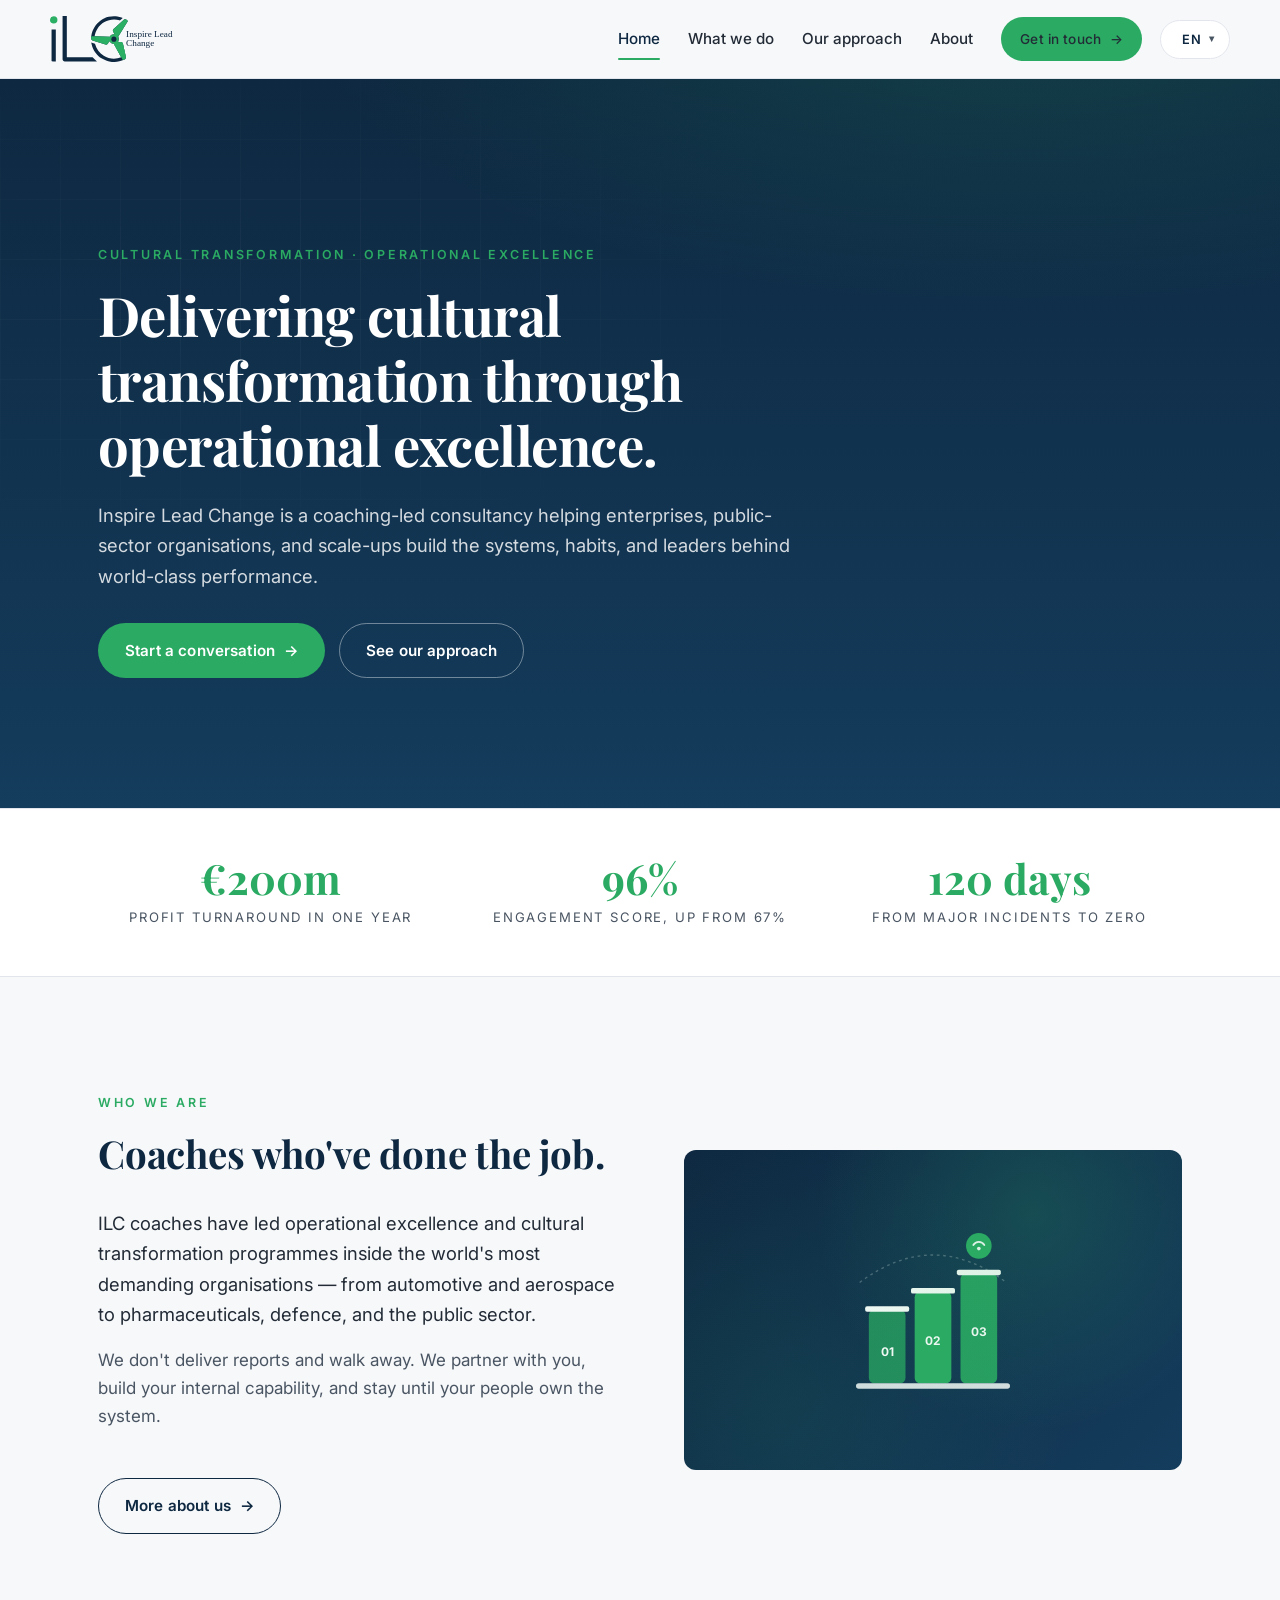
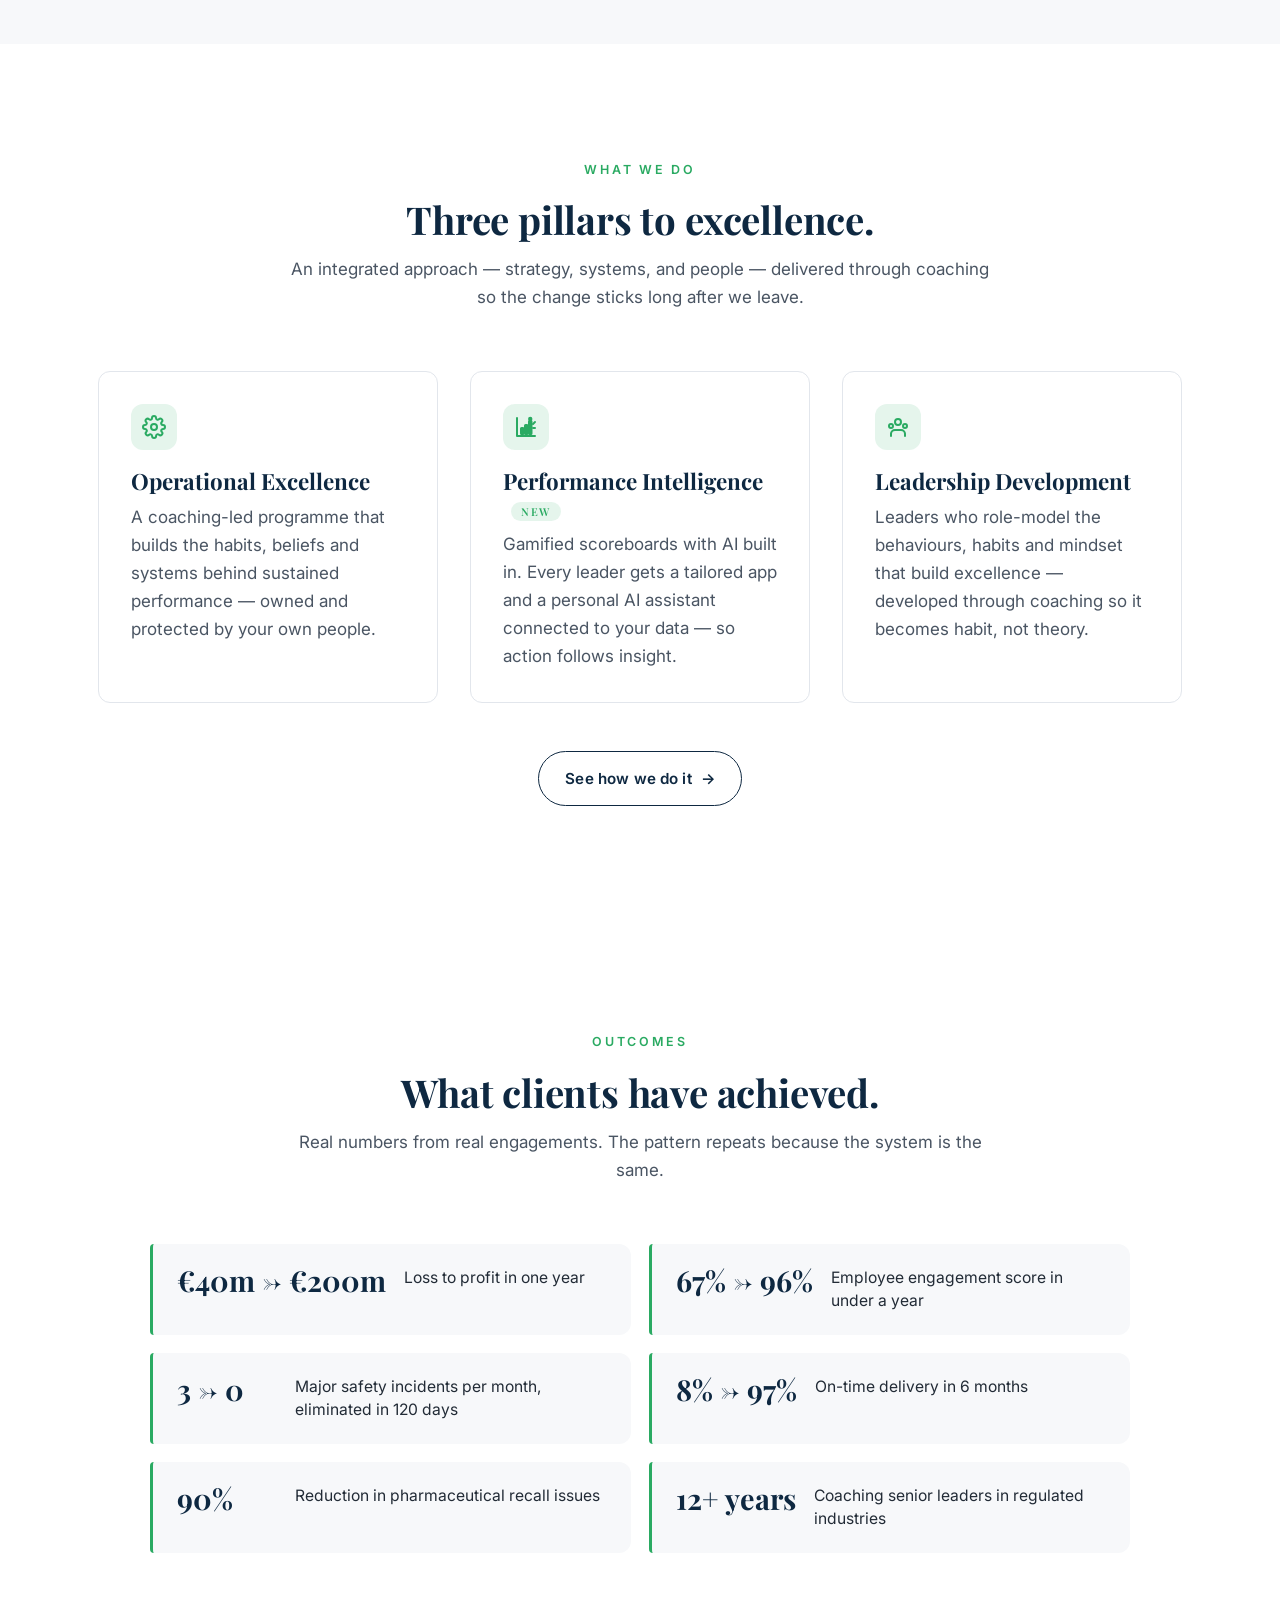
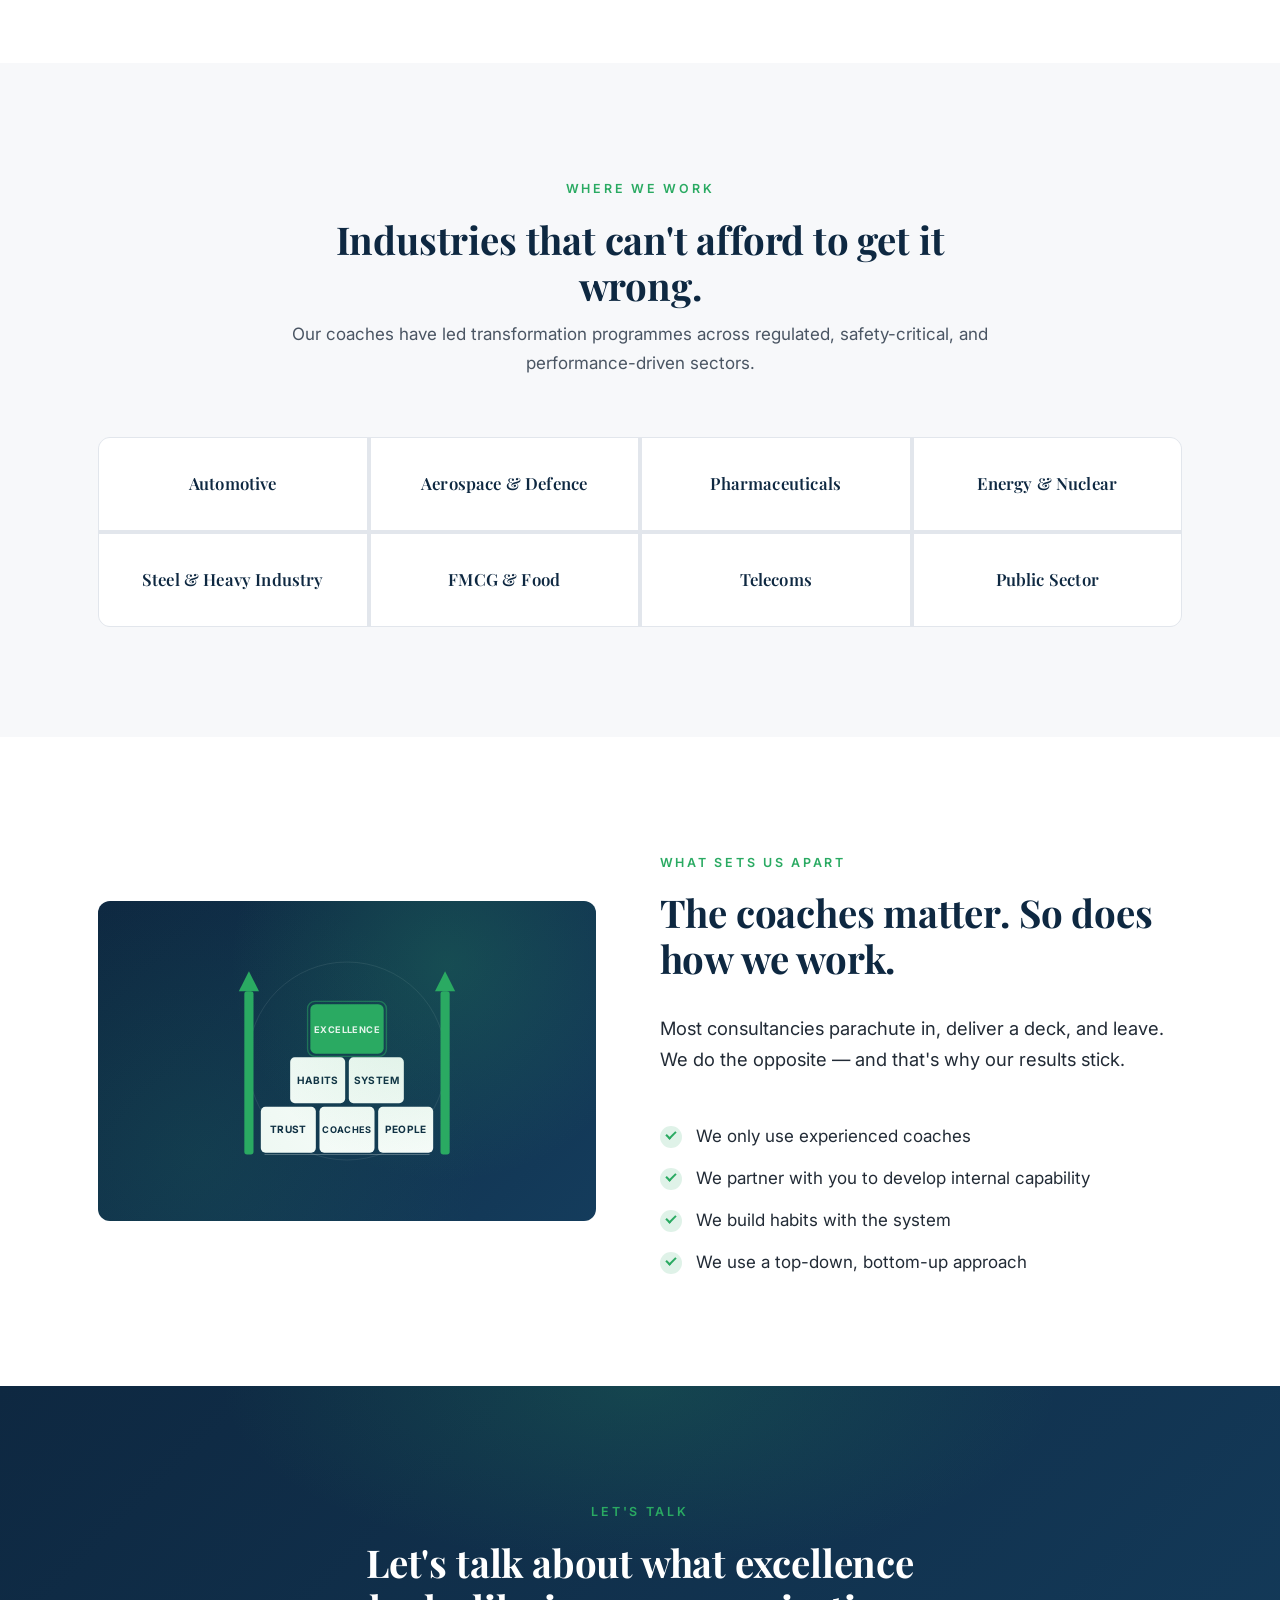
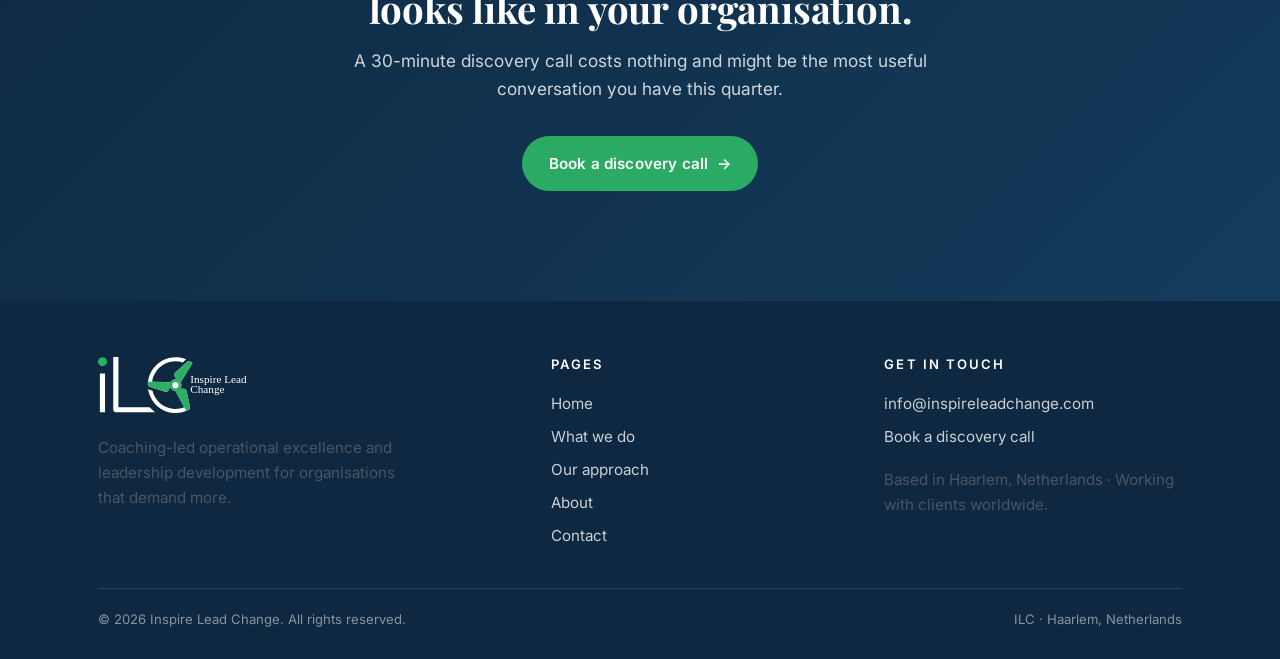
==== commit 383afeac: "Add files via upload" ====
--- a/index.html
+++ b/index.html
@@ -29,7 +29,7 @@
     </nav>
     <div class="lang-switch">
       <button class="lang-btn" type="button" aria-haspopup="true" aria-expanded="false" aria-label="Change language" data-i18n-aria="lang.label">
-        <svg class="globe" viewBox="0 0 24 24" fill="none" stroke="currentColor" stroke-width="2" stroke-linecap="round" stroke-linejoin="round" aria-hidden="true"><circle cx="12" cy="12" r="10"/><line x1="2" y1="12" x2="22" y2="12"/><path d="M12 2a15.3 15.3 0 0 1 4 10 15.3 15.3 0 0 1-4 10 15.3 15.3 0 0 1-4-10 15.3 15.3 0 0 1 4-10z"/></svg>
+        <span class="flag" aria-hidden="true"></span>
         <span class="code">EN</span>
         <span class="caret">▾</span>
       </button>
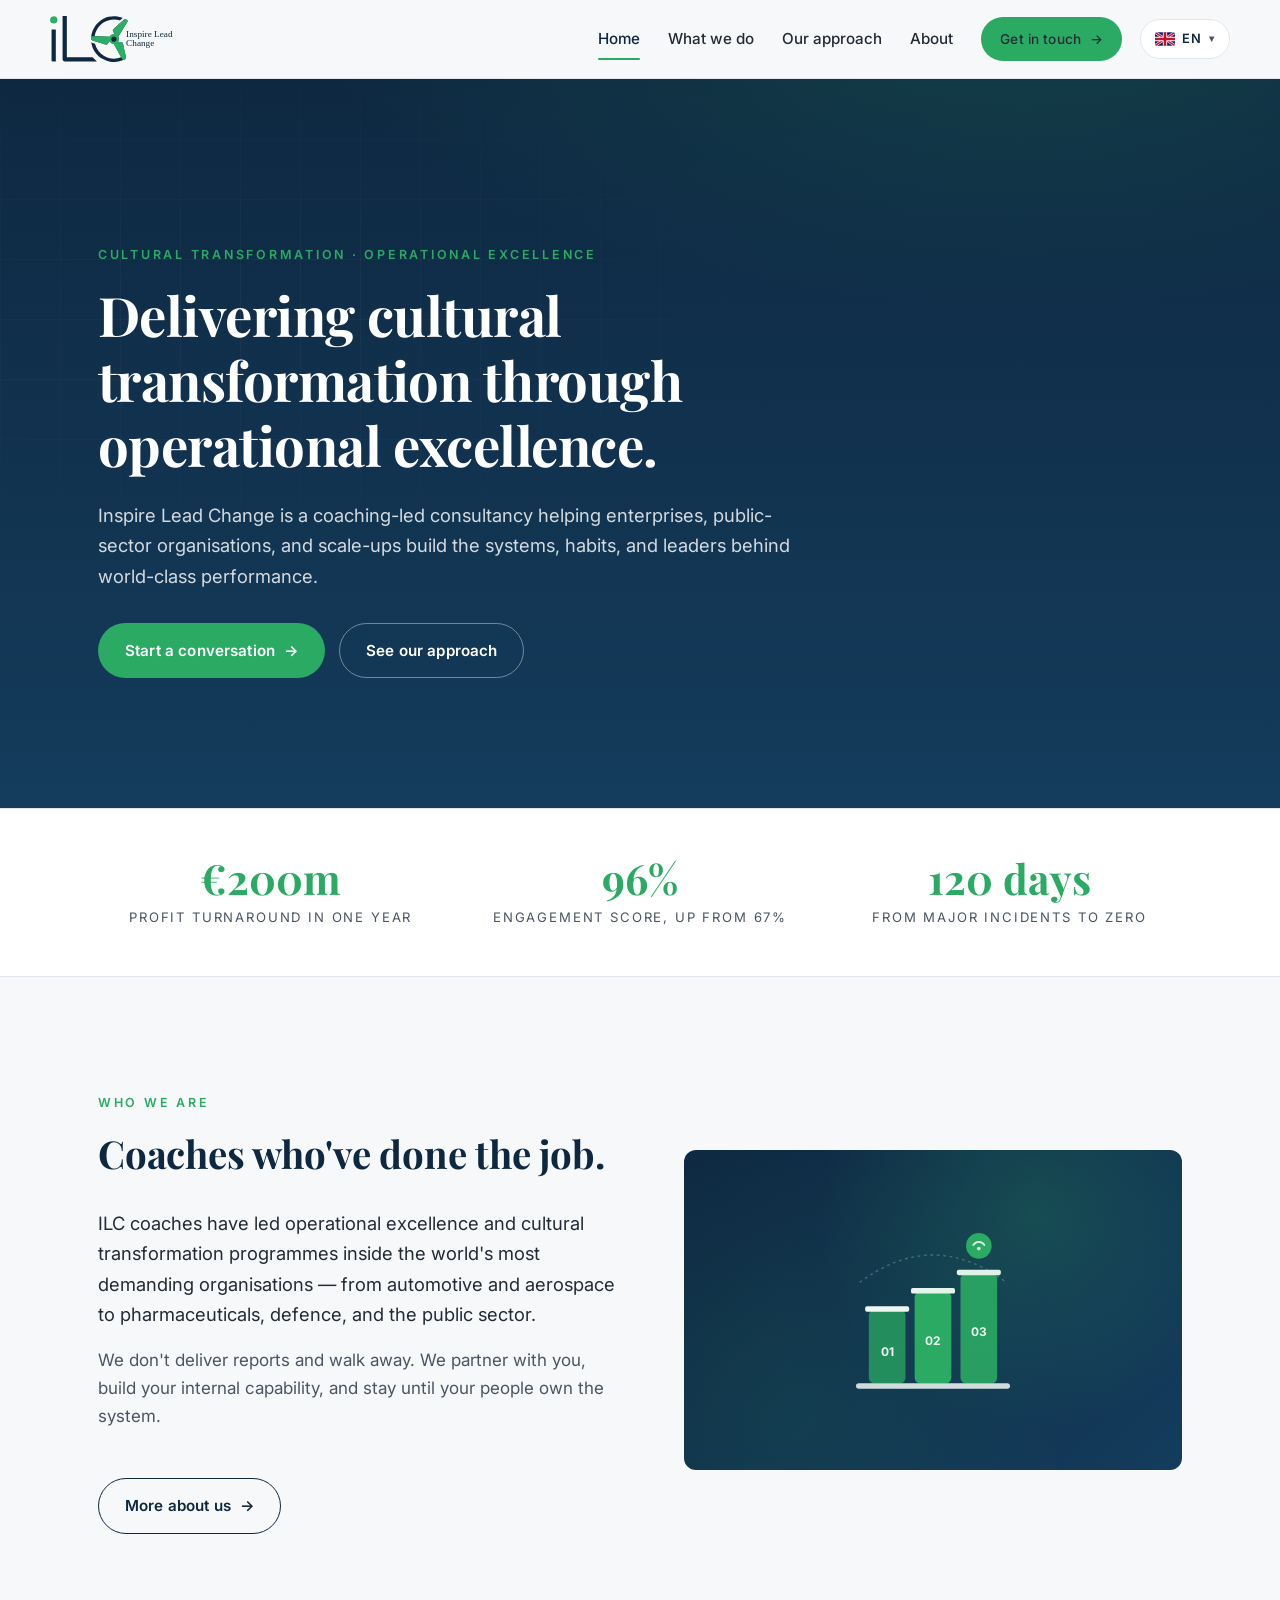
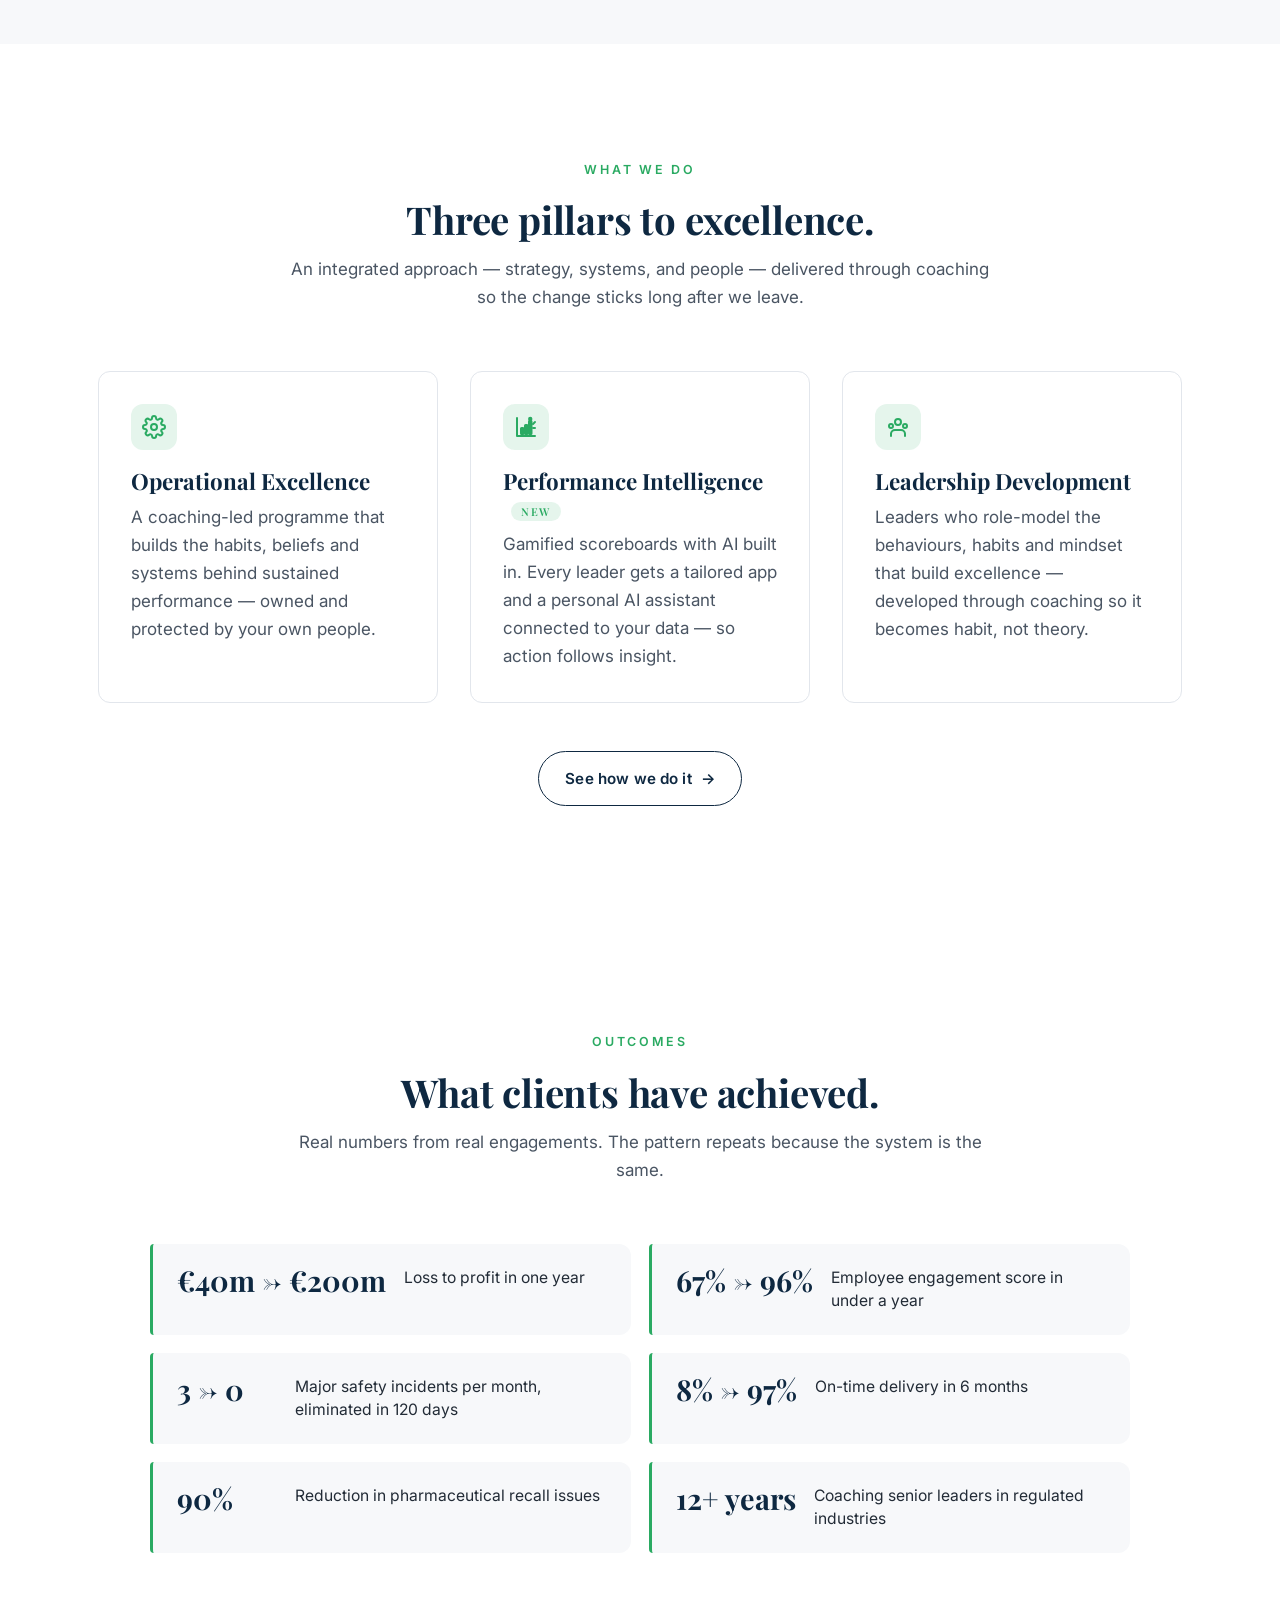
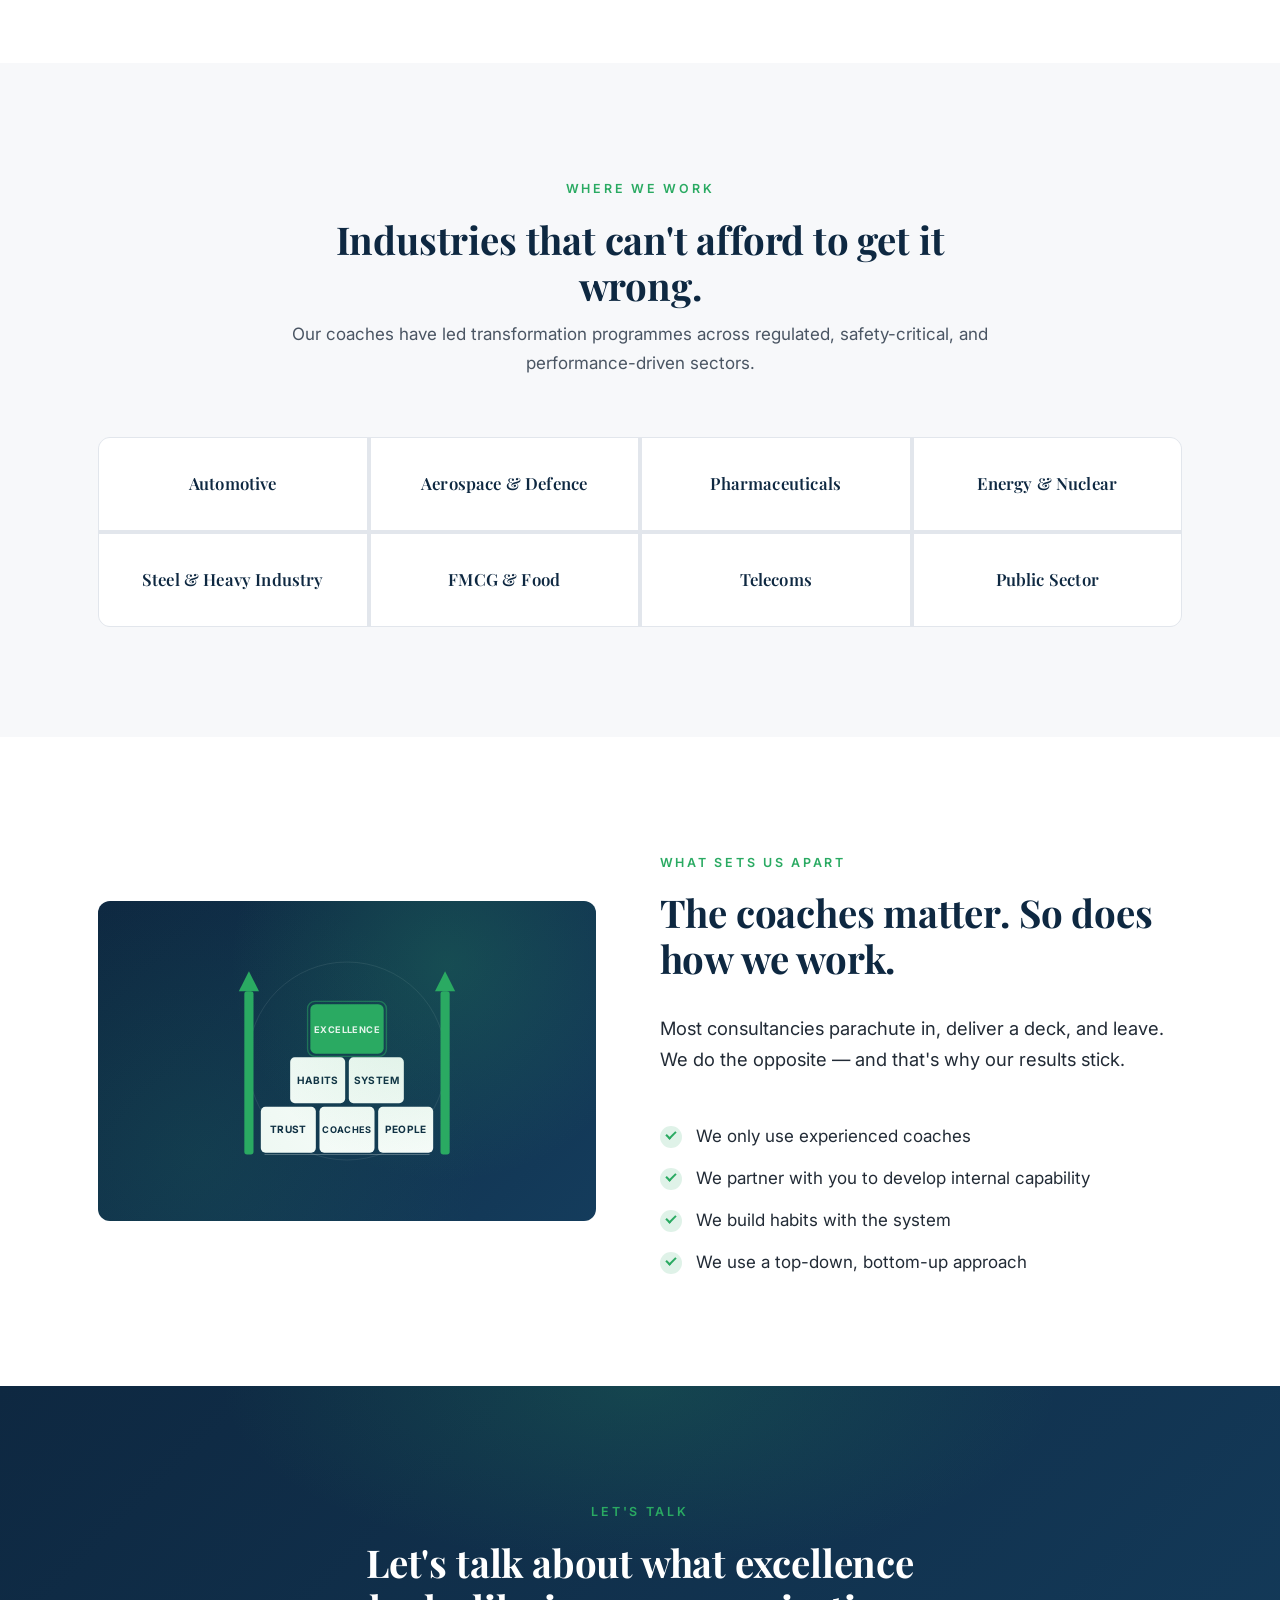
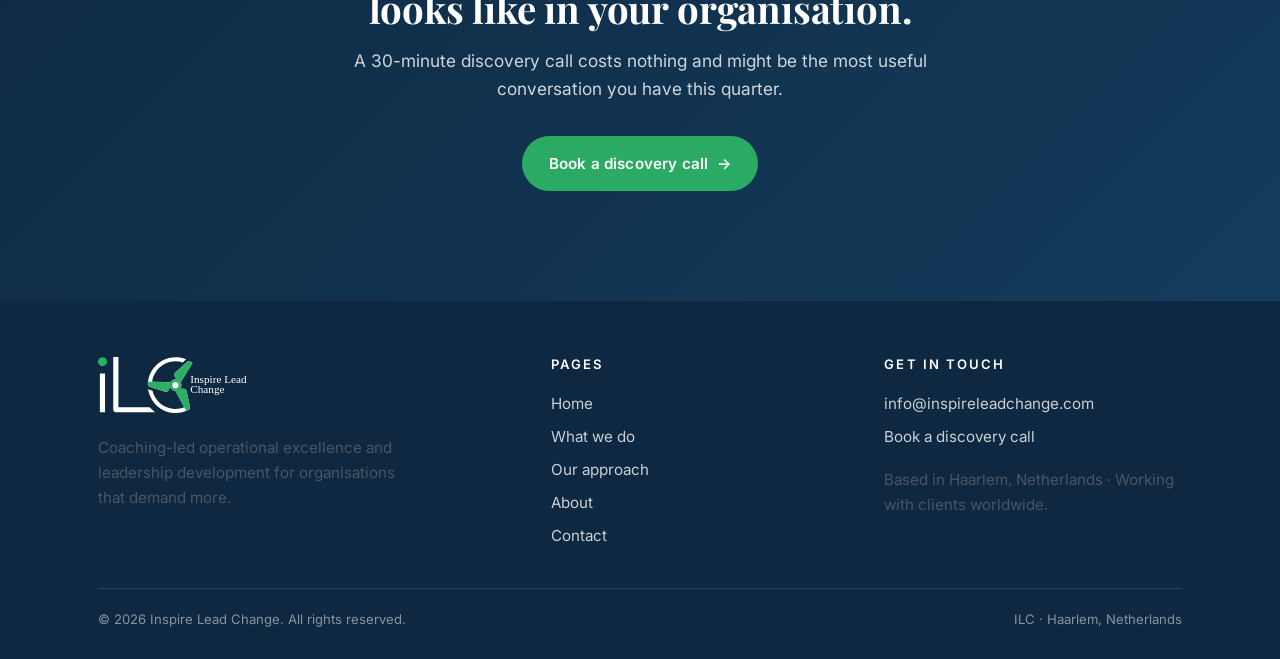
==== commit e86259f9: "Add files via upload" ====
--- a/index.html
+++ b/index.html
@@ -29,7 +29,7 @@
     </nav>
     <div class="lang-switch">
       <button class="lang-btn" type="button" aria-haspopup="true" aria-expanded="false" aria-label="Change language" data-i18n-aria="lang.label">
-        <span class="flag" aria-hidden="true"></span>
+        <span class="flag" aria-hidden="true"><svg viewBox="0 0 60 40" xmlns="http://www.w3.org/2000/svg" aria-hidden="true"><rect width="60" height="40" fill="#012169"/><path d="M0,0 L60,40 M60,0 L0,40" stroke="#fff" stroke-width="8"/><path d="M0,0 L60,40 M60,0 L0,40" stroke="#C8102E" stroke-width="4.5"/><path d="M30,0 V40 M0,20 H60" stroke="#fff" stroke-width="13"/><path d="M30,0 V40 M0,20 H60" stroke="#C8102E" stroke-width="8"/></svg></span>
         <span class="code">EN</span>
         <span class="caret">▾</span>
       </button>
@@ -328,7 +328,7 @@
   </div>
 </footer>
 
-<script src="translations.js"></script>
-<script src="script.js"></script>
+<script src="translations.js?v=2"></script>
+<script src="script.js?v=2"></script>
 </body>
 </html>
--- a/styles.css
+++ b/styles.css
@@ -158,7 +158,12 @@
   transition: border-color .2s ease, box-shadow .2s ease;
 }
 .lang-btn:hover { border-color: var(--green); box-shadow: var(--shadow-sm); }
-.lang-btn .globe { width: 15px; height: 15px; color: var(--green); flex-shrink: 0; }
+.lang-switch .flag {
+  display: inline-flex; width: 20px; height: 14px;
+  border-radius: 2.5px; overflow: hidden; flex-shrink: 0;
+  box-shadow: inset 0 0 0 1px rgba(14,40,65,.12);
+}
+.lang-switch .flag svg { width: 100%; height: 100%; display: block; }
 .lang-btn .caret { font-size: .6rem; color: var(--ink-soft); }
 .lang-menu {
   position: absolute; right: 0; top: calc(100% + 8px);
@@ -173,7 +178,7 @@
 }
 .lang-switch[data-open="true"] .lang-menu { display: block; }
 .lang-menu button {
-  display: flex; width: 100%; align-items: center; justify-content: space-between; gap: 10px;
+  display: flex; width: 100%; align-items: center; justify-content: flex-start; gap: 10px;
   padding: 9px 12px;
   border: 0; background: transparent;
   border-radius: 7px;
@@ -184,7 +189,7 @@
 }
 .lang-menu button:hover { background: var(--bg); color: var(--navy); }
 .lang-menu button[aria-current="true"] { color: var(--green-dark); font-weight: 600; }
-.lang-menu button[aria-current="true"]::after { content: '✓'; color: var(--green); }
+.lang-menu button[aria-current="true"]::after { content: '✓'; color: var(--green); margin-left: auto; }
 
 @media (max-width: 880px) {
   .nav-toggle { display: block; }
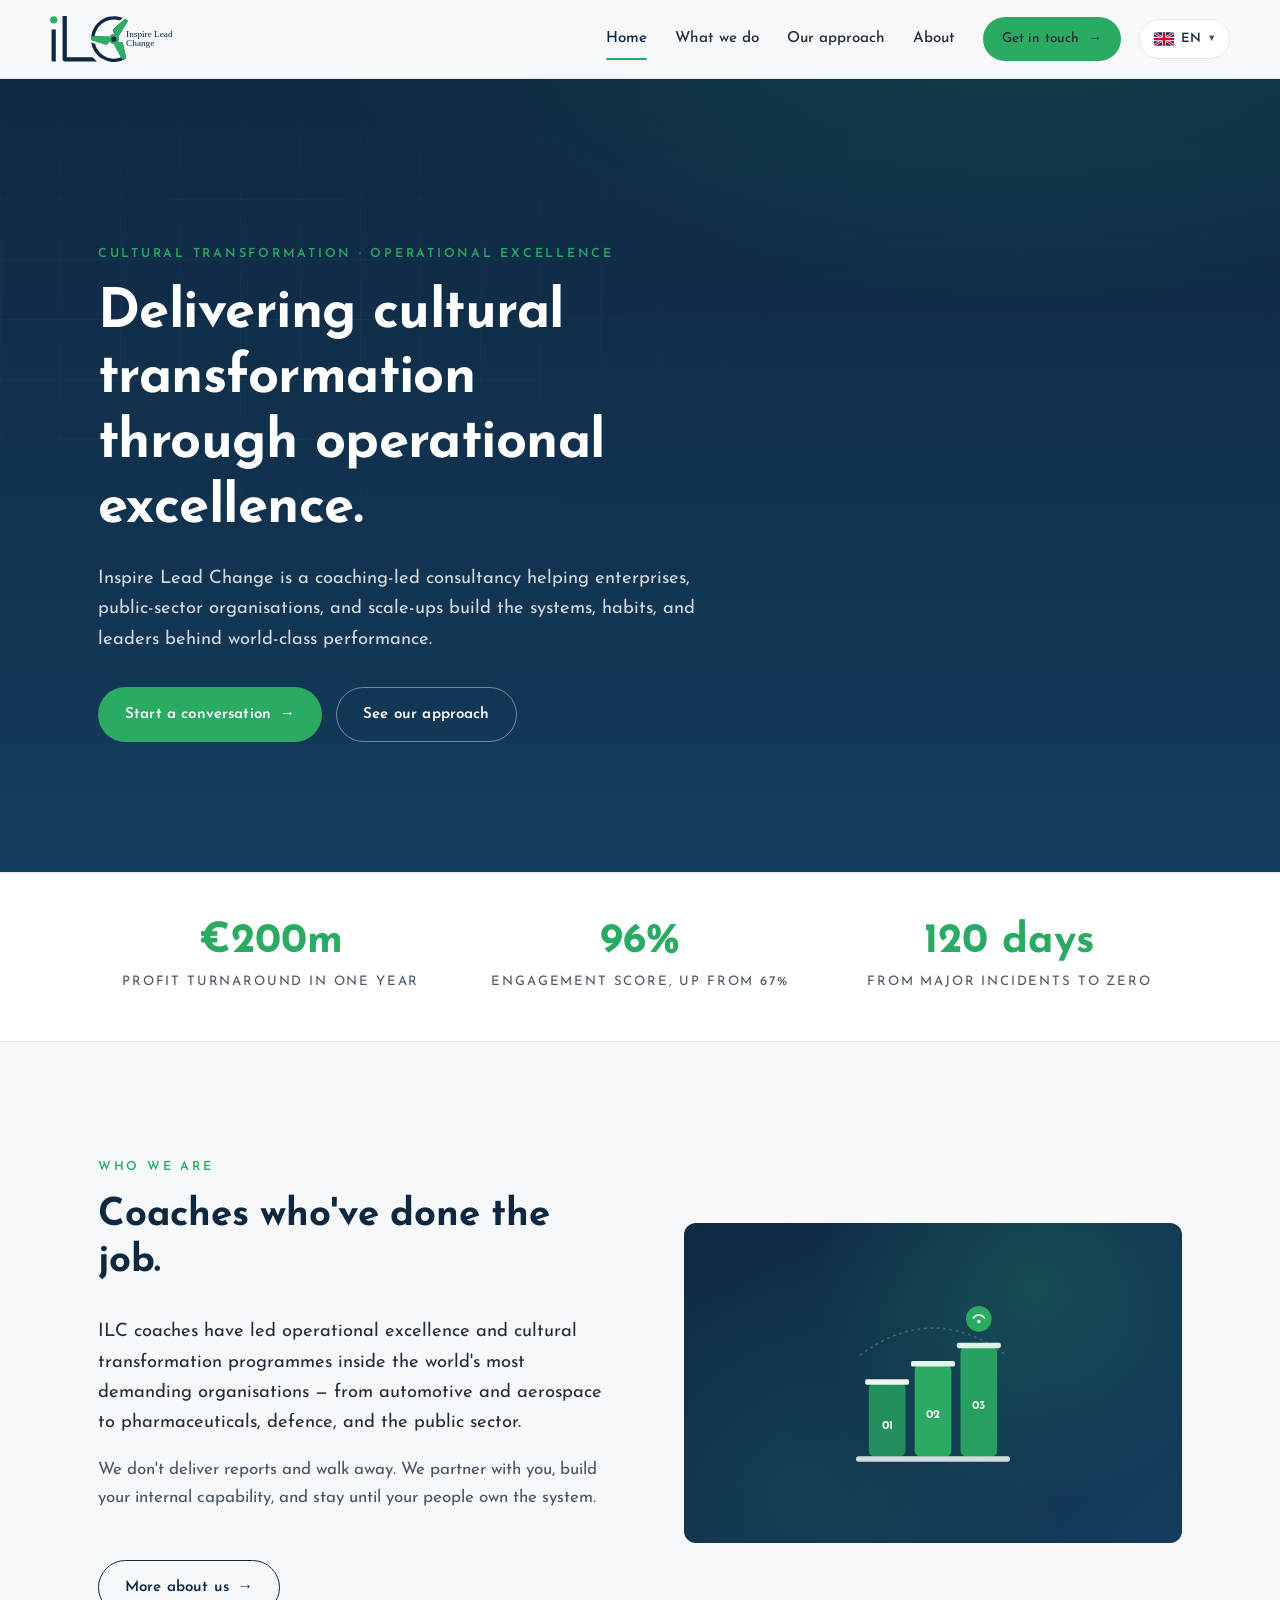
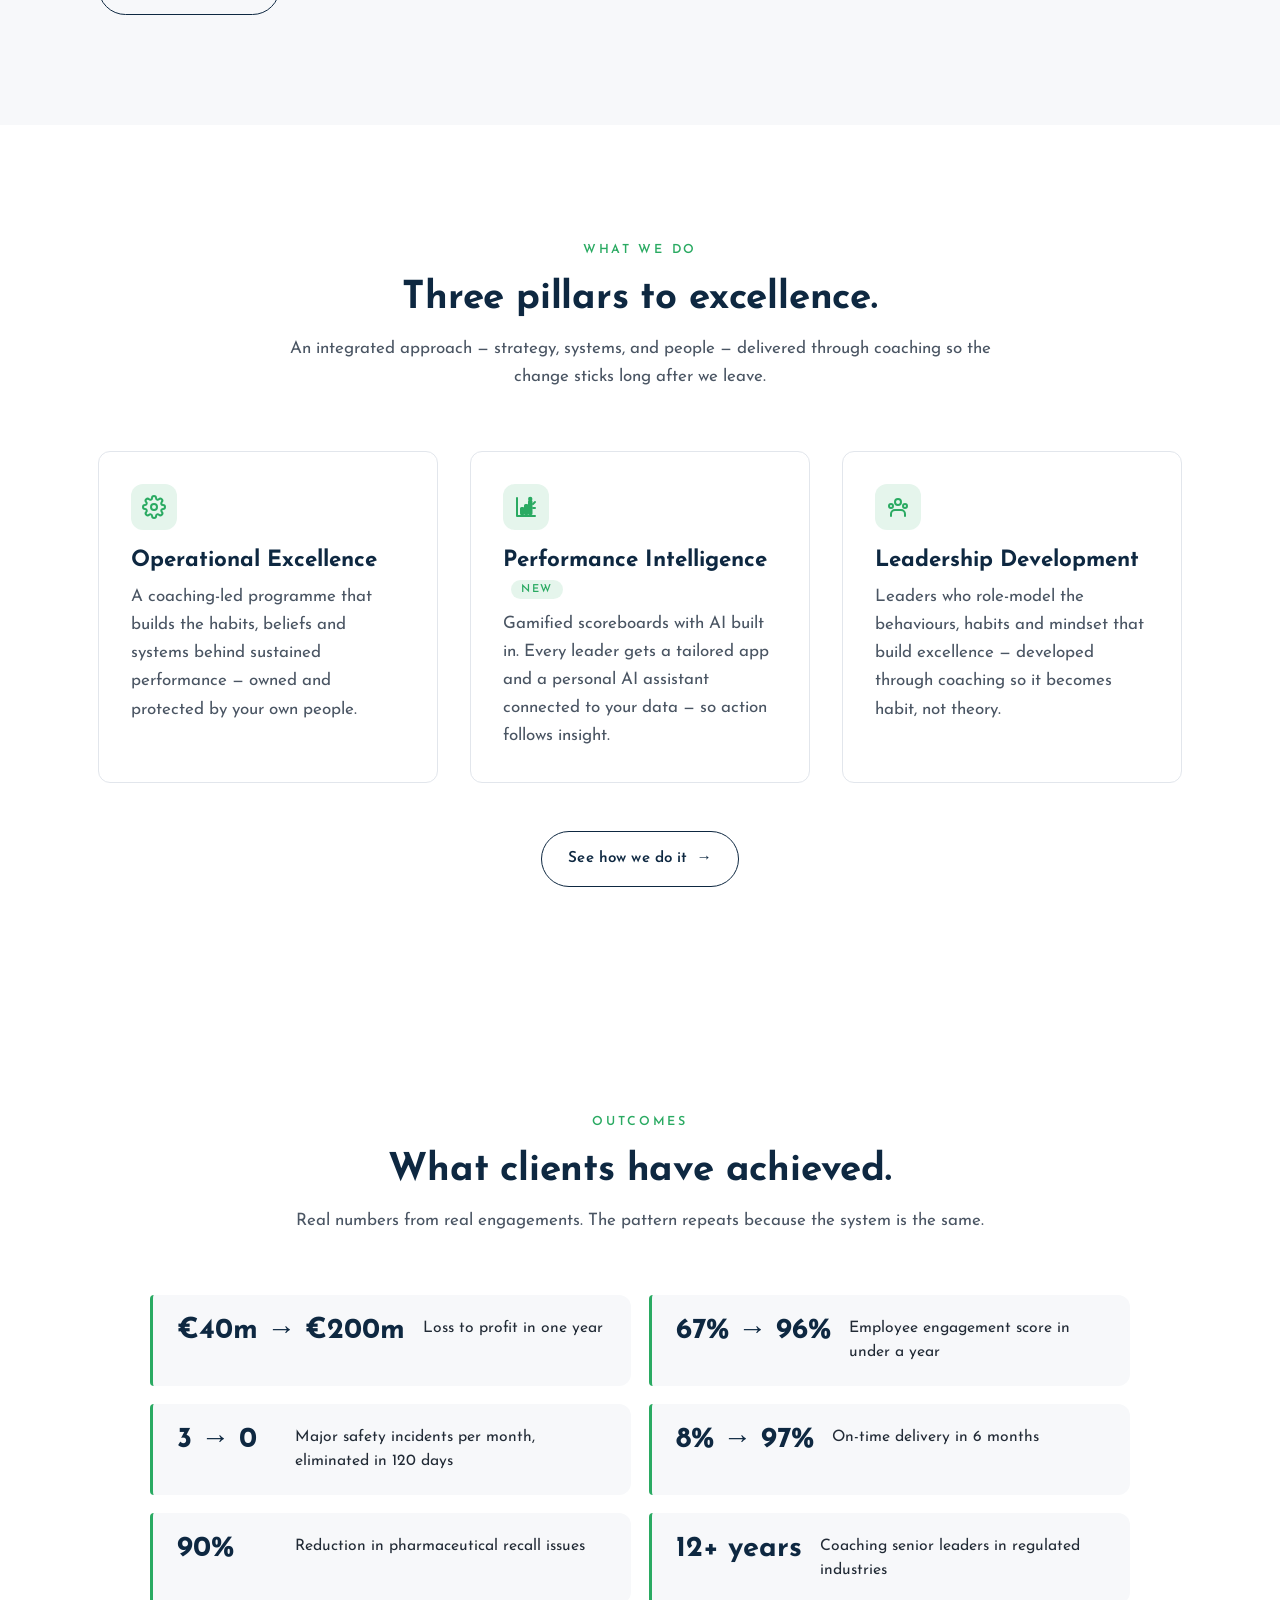
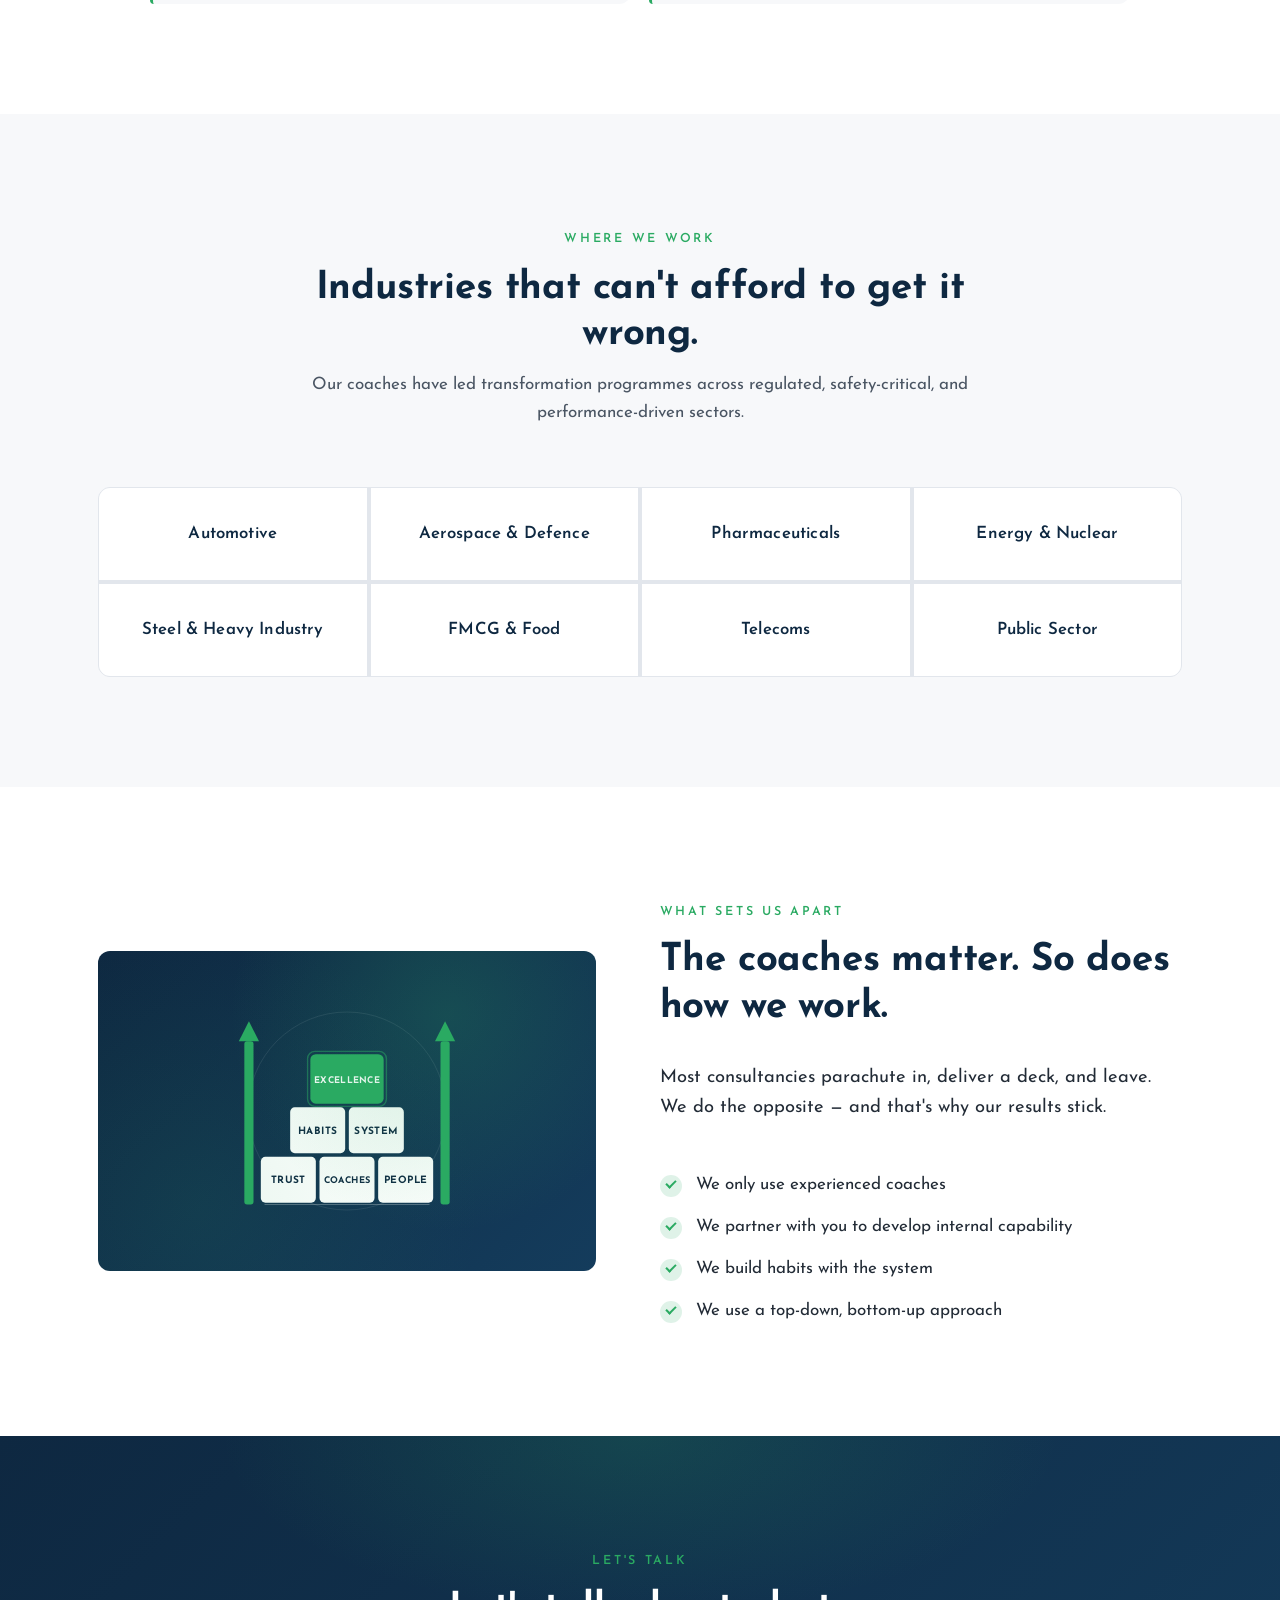
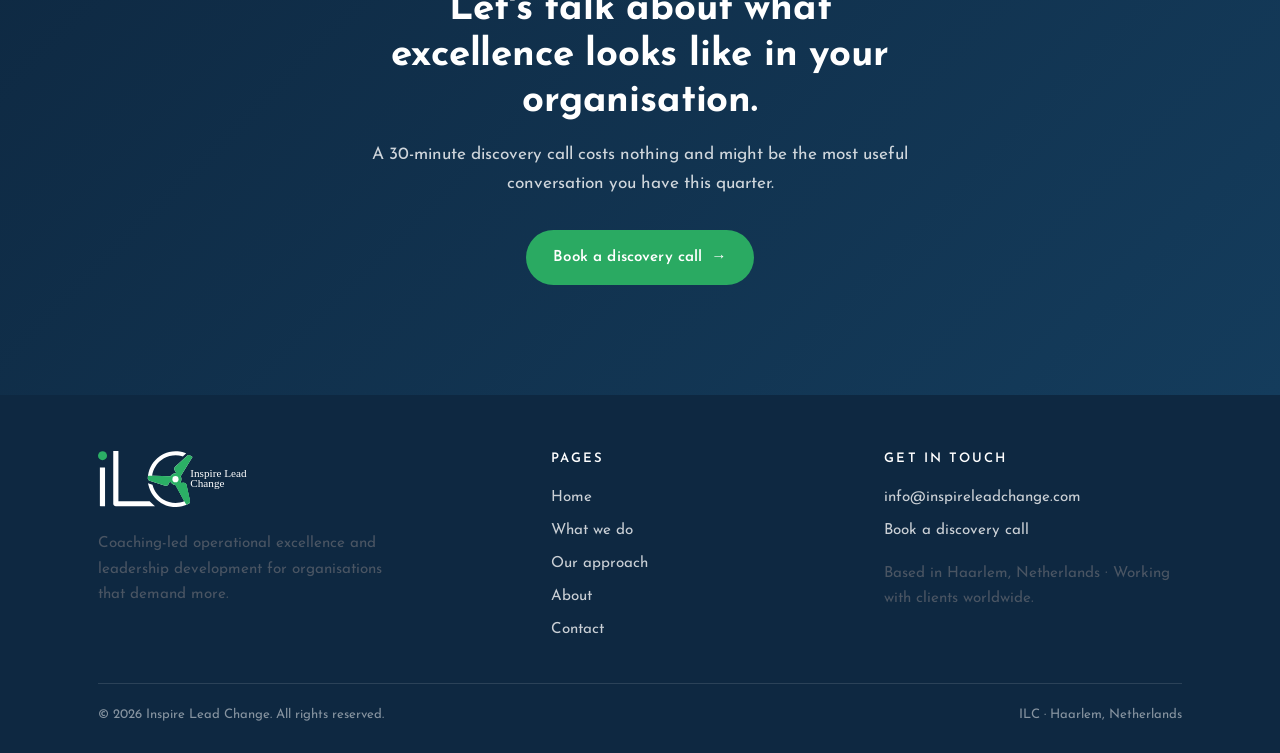
==== commit 714c3d6d: "Add files via upload" ====
--- a/index.html
+++ b/index.html
@@ -9,7 +9,7 @@
 <link rel="icon" type="image/svg+xml" href="assets/icon.svg">
 <link rel="preconnect" href="https://fonts.googleapis.com">
 <link rel="preconnect" href="https://fonts.gstatic.com" crossorigin>
-<link href="https://fonts.googleapis.com/css2?family=Inter:wght@400;500;600;700&family=Playfair+Display:wght@600;700&display=swap" rel="stylesheet">
+<link href="https://fonts.googleapis.com/css2?family=Josefin+Sans:ital,wght@0,300;0,400;0,500;0,600;0,700;1,400&display=swap" rel="stylesheet">
 <link rel="stylesheet" href="styles.css">
 </head>
 <body>
@@ -111,7 +111,7 @@
         <!-- Floor / base line -->
         <rect x="36" y="200" width="168" height="6" rx="3" fill="rgba(255,255,255,.85)"/>
         <!-- Pillar number labels -->
-        <g font-family="Inter, sans-serif" font-weight="700" font-size="13" fill="#fff" text-anchor="middle">
+        <g font-family="'Josefin Sans', sans-serif" font-weight="700" font-size="13" fill="#fff" text-anchor="middle">
           <text x="70"  y="170">01</text>
           <text x="120" y="158">02</text>
           <text x="170" y="148">03</text>
@@ -260,13 +260,13 @@
         <rect x="222" y="44" width="10" height="178" rx="3" fill="#2AAA62"/><path d="M216 44 L238 44 L227 22 Z" fill="#2AAA62"/>
 
         <!-- Bottom row -->
-        <rect x="26.0" y="170" width="60" height="50" rx="5" fill="#fff"/><text x="56.0" y="199.0" text-anchor="middle" font-family="Inter, sans-serif" font-weight="700" font-size="11" letter-spacing="0.4" fill="#0E2841" data-i18n="svg.trust" data-i18n-fit="54">TRUST</text><rect x="90.0" y="170" width="60" height="50" rx="5" fill="#fff"/><text x="120.0" y="198.6" text-anchor="middle" font-family="Inter, sans-serif" font-weight="700" font-size="10" letter-spacing="0.4" fill="#0E2841" data-i18n="svg.coaches" data-i18n-fit="54">COACHES</text><rect x="154.0" y="170" width="60" height="50" rx="5" fill="#fff"/><text x="184.0" y="199.0" text-anchor="middle" font-family="Inter, sans-serif" font-weight="700" font-size="11" letter-spacing="0.4" fill="#0E2841" data-i18n="svg.people" data-i18n-fit="54">PEOPLE</text>
+        <rect x="26.0" y="170" width="60" height="50" rx="5" fill="#fff"/><text x="56.0" y="199.0" text-anchor="middle" font-family="'Josefin Sans', sans-serif" font-weight="700" font-size="11" letter-spacing="0.4" fill="#0E2841" data-i18n="svg.trust" data-i18n-fit="54">TRUST</text><rect x="90.0" y="170" width="60" height="50" rx="5" fill="#fff"/><text x="120.0" y="198.6" text-anchor="middle" font-family="'Josefin Sans', sans-serif" font-weight="700" font-size="10" letter-spacing="0.4" fill="#0E2841" data-i18n="svg.coaches" data-i18n-fit="54">COACHES</text><rect x="154.0" y="170" width="60" height="50" rx="5" fill="#fff"/><text x="184.0" y="199.0" text-anchor="middle" font-family="'Josefin Sans', sans-serif" font-weight="700" font-size="11" letter-spacing="0.4" fill="#0E2841" data-i18n="svg.people" data-i18n-fit="54">PEOPLE</text>
 
         <!-- Middle row -->
-        <rect x="58.0" y="116" width="60" height="50" rx="5" fill="#fff"/><text x="88.0" y="145.0" text-anchor="middle" font-family="Inter, sans-serif" font-weight="700" font-size="11" letter-spacing="0.4" fill="#0E2841" data-i18n="svg.habits" data-i18n-fit="54">HABITS</text><rect x="122.0" y="116" width="60" height="50" rx="5" fill="#fff"/><text x="152.0" y="145.0" text-anchor="middle" font-family="Inter, sans-serif" font-weight="700" font-size="11" letter-spacing="0.4" fill="#0E2841" data-i18n="svg.system" data-i18n-fit="54">SYSTEM</text>
+        <rect x="58.0" y="116" width="60" height="50" rx="5" fill="#fff"/><text x="88.0" y="145.0" text-anchor="middle" font-family="'Josefin Sans', sans-serif" font-weight="700" font-size="11" letter-spacing="0.4" fill="#0E2841" data-i18n="svg.habits" data-i18n-fit="54">HABITS</text><rect x="122.0" y="116" width="60" height="50" rx="5" fill="#fff"/><text x="152.0" y="145.0" text-anchor="middle" font-family="'Josefin Sans', sans-serif" font-weight="700" font-size="11" letter-spacing="0.4" fill="#0E2841" data-i18n="svg.system" data-i18n-fit="54">SYSTEM</text>
 
         <!-- Top block — the outcome -->
-        <rect x="77" y="55" width="86" height="60" rx="8" fill="none" stroke="rgba(42,170,98,.5)" stroke-width="1.5"/><rect x="80" y="58" width="80" height="54" rx="6" fill="#2AAA62"/><text x="120" y="89.4" text-anchor="middle" font-family="Inter, sans-serif" font-weight="700" font-size="10" letter-spacing="0.4" fill="#fff" data-i18n="svg.excellence" data-i18n-fit="72">EXCELLENCE</text>
+        <rect x="77" y="55" width="86" height="60" rx="8" fill="none" stroke="rgba(42,170,98,.5)" stroke-width="1.5"/><rect x="80" y="58" width="80" height="54" rx="6" fill="#2AAA62"/><text x="120" y="89.4" text-anchor="middle" font-family="'Josefin Sans', sans-serif" font-weight="700" font-size="10" letter-spacing="0.4" fill="#fff" data-i18n="svg.excellence" data-i18n-fit="72">EXCELLENCE</text>
 
         <!-- Baseline / surface -->
         <line x1="30" y1="222" x2="210" y2="222" stroke="rgba(255,255,255,.28)" stroke-width="1.2"/>
--- a/styles.css
+++ b/styles.css
@@ -27,8 +27,8 @@
   --gutter:     clamp(20px, 4vw, 48px);
   --radius:     12px;
 
-  --font-head:  'Playfair Display', Georgia, 'Times New Roman', serif;
-  --font-body:  'Inter', -apple-system, BlinkMacSystemFont, 'Segoe UI', Roboto, sans-serif;
+  --font-head:  'Josefin Sans', -apple-system, BlinkMacSystemFont, 'Segoe UI', sans-serif;
+  --font-body:  'Josefin Sans', -apple-system, BlinkMacSystemFont, 'Segoe UI', Roboto, sans-serif;
 
   --shadow-sm:  0 1px 2px rgba(14,40,65,.05), 0 2px 8px rgba(14,40,65,.06);
   --shadow-md:  0 4px 12px rgba(14,40,65,.08), 0 12px 32px rgba(14,40,65,.10);
